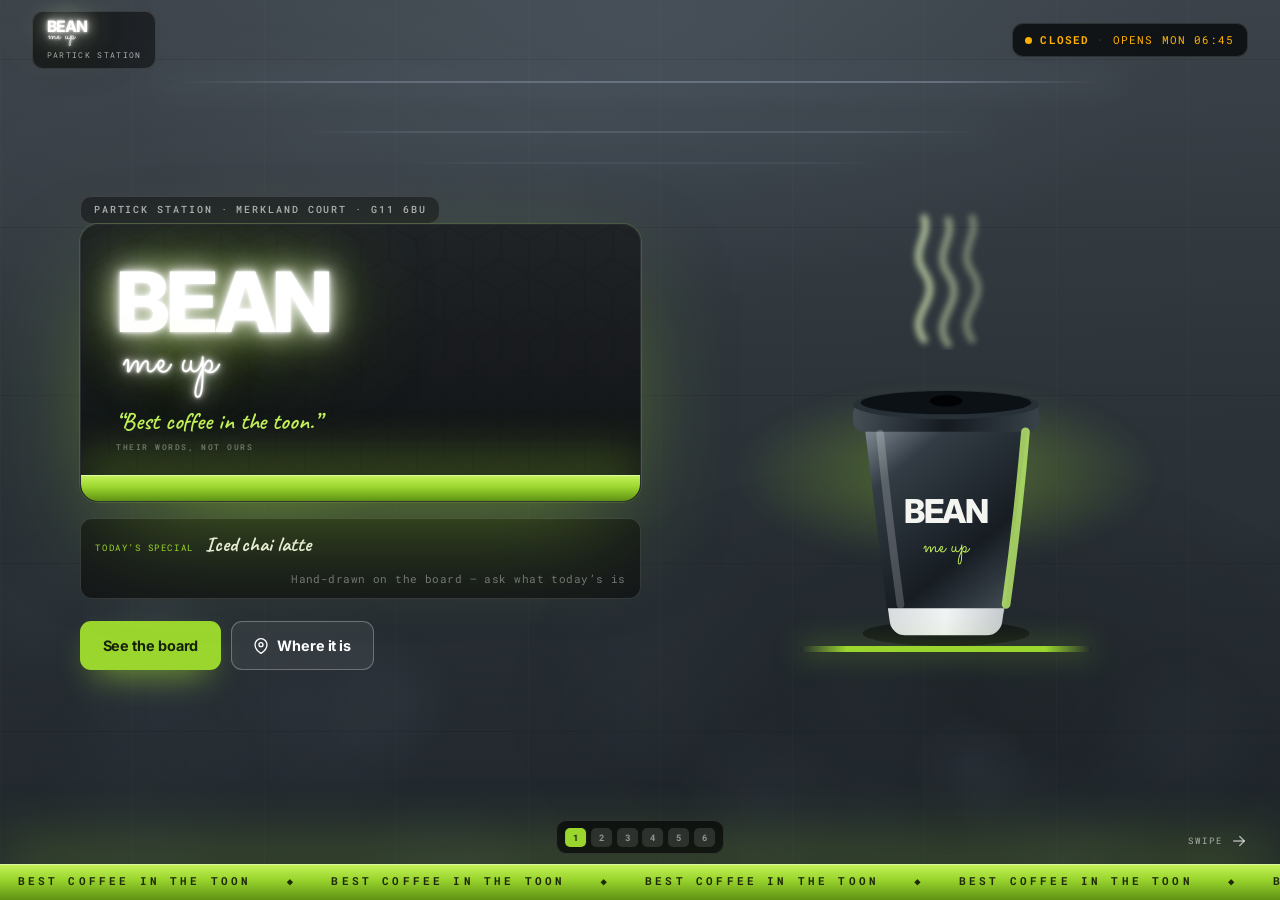
==== index.html @ ab529fc1 "feat: rebuild on their actual brand — lime, neon, hex tile, chalkboard Mukta looked at the place and" ====
<!DOCTYPE html>
<html lang="en-GB">
<head>
<meta charset="UTF-8">
<meta name="viewport" content="width=device-width, initial-scale=1.0, viewport-fit=cover">
<title>Bean Me Up — Partick Station, Glasgow</title>
<meta name="description" content="Bean Me Up: the lit green hatch in the wall at Partick Station, Glasgow. Open 6:45, gone by one. Best coffee in the toon.">
<meta name="theme-color" content="#9BD62E">
<!-- Unlisted on purpose: this is a pitch demo for a business Mukta does not own
     yet. Keep it out of Google until the owner has said yes. -->
<meta name="robots" content="noindex,nofollow">
<link rel="icon" href="assets/logo.svg" type="image/svg+xml">

<meta property="og:type" content="website">
<meta property="og:title" content="Bean Me Up — Partick Station">
<meta property="og:description" content="Open 6:45, gone by one. Best coffee in the toon.">

<link rel="preconnect" href="https://fonts.googleapis.com">
<link rel="preconnect" href="https://fonts.gstatic.com" crossorigin>
<link href="https://fonts.googleapis.com/css2?family=Inter:wght@400;500;600;700;800&family=Roboto+Mono:wght@400;500;700&family=Sacramento&family=Caveat:wght@500;600;700&display=swap" rel="stylesheet">

<style>
/* =========================================================================
   6:45 on a January morning. Partick station is grey concrete, brushed steel
   and strip lighting — and Bean Me Up is a glowing green box in the middle
   of it. That is the whole site: cold grey station, lit green content.

   The palette is theirs, taken off the counter:
     lime    the counter front and the light wash behind it
     neon    BEAN in bold caps, "me up" in a lit script
     hex     warm tan/cream honeycomb tile from the back wall
     chalk   black boards, white handwriting
   ========================================================================= */
:root{
  --concrete:#23272C;
  --concrete-2:#15181C;
  --steel:#39404A;
  --edge-l:rgba(255,255,255,.13);

  --lime:#9BD62E;
  --lime-lt:#C6F25C;
  --lime-dk:#5F9214;

  --tan:#E7D8BC;
  --tan-ink:#3B2F1B;

  --chalk-bg:#14171A;
  --chalk:#F1F0E8;

  --amber:#FFB000;          /* departure board only — a station colour */
  --white:#FFFFFF;
  --dim:rgba(255,255,255,.64);
  --ink:#14181C;
}
*{box-sizing:border-box;margin:0;padding:0}
html,body{height:100%;overflow:hidden}
html{-webkit-text-size-adjust:100%}
body{
  font-family:'Inter',system-ui,-apple-system,sans-serif;
  background:var(--concrete-2);color:var(--white);line-height:1.5;
  -webkit-font-smoothing:antialiased;overscroll-behavior:none;letter-spacing:-.006em;
}
a{color:inherit;text-decoration:none}
img,svg{display:block;max-width:100%}

/* ---------- the station: concrete, steel, strip lighting ---------- */
.bg{
  position:fixed;inset:0;z-index:0;
  background:
    radial-gradient(ellipse 70% 50% at 50% 4%, rgba(176,200,226,.10) 0%, transparent 60%),
    linear-gradient(178deg,#3D444B 0%,#2E353B 40%,#1E242A 100%);
}
.bg::after{     /* poured-concrete mottling + panel joints */
  content:"";position:absolute;inset:0;opacity:.55;
  background:
    repeating-linear-gradient(90deg, rgba(255,255,255,.028) 0 1px, transparent 1px 132px),
    repeating-linear-gradient(0deg,  rgba(0,0,0,.16) 0 1px, transparent 1px 168px),
    radial-gradient(ellipse 60% 40% at 18% 22%, rgba(255,255,255,.05), transparent 70%),
    radial-gradient(ellipse 50% 40% at 74% 78%, rgba(0,0,0,.25), transparent 70%);
}
.strips{position:fixed;inset:0;z-index:0;pointer-events:none;overflow:hidden}
.strips i{      /* fluorescent tubes overhead */
  position:absolute;height:2px;border-radius:2px;filter:blur(.6px);
  background:linear-gradient(90deg,transparent,rgba(206,226,255,.42) 18%,rgba(206,226,255,.5) 82%,transparent);
  box-shadow:0 0 30px 10px rgba(180,208,255,.09);
}
.strips i:nth-child(1){top:9%;width:74%;left:13%;opacity:.55}
.strips i:nth-child(2){top:14.5%;width:54%;left:23%;opacity:.28}
.strips i:nth-child(3){top:18%;width:38%;left:31%;opacity:.13}
.strips i:nth-child(4){display:none}
#fx{position:fixed;inset:0;z-index:1;pointer-events:none}

/* the green wash the hatch throws across the concourse */
.wash{
  position:fixed;z-index:0;pointer-events:none;
  left:0;top:0;width:62vw;height:100vh;
  background:
    radial-gradient(ellipse 26% 24% at 34% 46%, rgba(155,214,46,.30) 0%, rgba(155,214,46,.07) 44%, transparent 66%);
  filter:blur(14px);
}
@media(max-width:920px){.wash{left:0;top:0;width:100vw;height:56vh;opacity:.75}}

/* ---------- the counter front, along the bottom of every screen ---------- */
.edge{
  position:fixed;left:0;right:0;bottom:0;z-index:35;height:36px;
  background:linear-gradient(180deg,var(--lime-lt) 0%,var(--lime) 42%,var(--lime-dk) 100%);
  display:flex;align-items:center;overflow:hidden;
  box-shadow:0 -20px 60px rgba(155,214,46,.3), inset 0 1px 0 rgba(255,255,255,.4);
}
.edge .run{display:flex;white-space:nowrap;animation:run 36s linear infinite;will-change:transform}
.edge .run span{
  font-family:'Roboto Mono',monospace;font-size:.66rem;font-weight:700;
  letter-spacing:.3em;text-transform:uppercase;color:#1E2A08;padding:0 1.1rem;
}
@keyframes run{to{transform:translateX(-50%)}}
@media(max-width:560px){.edge{height:30px}.edge .run span{font-size:.56rem;letter-spacing:.22em}}

/* ---------- neon ---------- */
.neon{display:inline-block;line-height:1;position:relative}
.neon .n-bean{
  display:block;font-weight:800;text-transform:uppercase;letter-spacing:-.045em;
  font-size:var(--neon-size,clamp(2.6rem,10vw,5.6rem));color:#FFFFFF;
  text-shadow:
    0 0 3px #fff, 0 0 10px #fff,
    0 0 26px rgba(255,255,255,.85),
    0 0 48px rgba(198,242,92,.7),
    0 0 96px rgba(155,214,46,.5);
}
.neon .n-me{
  display:block;font-family:'Sacramento',cursive;font-weight:400;
  font-size:calc(var(--neon-size,clamp(2.6rem,10vw,5.6rem)) * .62);
  color:#FFFFFF;margin-top:-.14em;margin-left:.12em;letter-spacing:.01em;
  text-shadow:
    0 0 3px #fff, 0 0 9px #fff,
    0 0 22px rgba(255,255,255,.8),
    0 0 44px rgba(198,242,92,.65),
    0 0 84px rgba(155,214,46,.45);
}
.neon.lit{animation:buzz 7s infinite}
@keyframes buzz{
  0%,96%,100%{opacity:1}
  96.6%{opacity:.62}
  97.2%{opacity:1}
  97.8%{opacity:.7}
}

/* ---------- header ---------- */
header{
  position:fixed;top:0;left:0;right:0;z-index:40;
  display:flex;align-items:center;justify-content:space-between;gap:1rem;
  padding:max(.7rem,env(safe-area-inset-top)) clamp(.9rem,3.5vw,2rem) .7rem;
}
.brand{
  display:flex;align-items:center;gap:.6rem;
  background:rgba(20,23,26,.72);border:1px solid var(--edge-l);border-radius:11px;
  padding:.42rem .85rem;backdrop-filter:blur(8px);
}
.brand .neon{--neon-size:.98rem}
.brand .n-me{font-size:.86rem;margin-top:-.3em}
.brand small{
  display:block;font-family:'Roboto Mono',monospace;font-size:.52rem;
  letter-spacing:.16em;text-transform:uppercase;color:var(--dim);margin-top:.2rem;
}
@media(max-width:560px){.brand small{display:none}.brand{padding:.38rem .7rem}}

.status{
  display:inline-flex;align-items:center;gap:.5rem;
  background:rgba(10,12,14,.85);border:1px solid var(--edge-l);border-radius:11px;padding:.5rem .8rem;
  font-family:'Roboto Mono',monospace;font-size:.67rem;letter-spacing:.1em;
  text-transform:uppercase;white-space:nowrap;color:var(--amber);backdrop-filter:blur(8px);
}
.status .led{width:7px;height:7px;border-radius:50%;background:var(--amber);flex:0 0 7px}
.status.open{color:var(--lime-lt)}
.status.open .led{background:var(--lime);animation:pulse 2.2s infinite}
@keyframes pulse{0%{box-shadow:0 0 0 0 rgba(155,214,46,.75)}70%{box-shadow:0 0 0 8px rgba(155,214,46,0)}100%{box-shadow:0 0 0 0 rgba(155,214,46,0)}}
.status b{font-weight:700}
.status .sep{opacity:.4}
@media(max-width:560px){.status{font-size:.57rem;padding:.42rem .6rem;gap:.36rem}}

/* ---------- deck ---------- */
.deck{
  position:relative;z-index:20;height:100dvh;height:100vh;display:flex;
  overflow-x:auto;overflow-y:hidden;scroll-snap-type:x mandatory;
  overscroll-behavior-x:contain;scrollbar-width:none;-ms-overflow-style:none;
  -webkit-overflow-scrolling:touch;
}
.deck::-webkit-scrollbar{display:none}
.panel{
  flex:0 0 100vw;width:100vw;height:100%;
  scroll-snap-align:center;scroll-snap-stop:always;
  display:flex;align-items:center;
  padding:4.8rem clamp(1.1rem,4.5vw,4rem) 7rem;
  overflow-y:auto;overscroll-behavior-y:contain;
}
.panel > .inner{width:min(1120px,100%);margin-inline:auto}
.half{max-width:min(600px,100%)}
.split{display:grid;grid-template-columns:1.05fr .95fr;gap:clamp(1.4rem,4vw,3.4rem);align-items:center}
@media(max-width:920px){
  .panel{align-items:flex-start;padding-top:4.3rem;padding-bottom:6.3rem}
  .half{max-width:100%}
  .split{grid-template-columns:1fr;gap:1.1rem}
}

.plate{
  display:inline-block;background:rgba(20,23,26,.6);border:1px solid var(--edge-l);
  border-radius:11px;padding:.34rem .8rem;
  font-family:'Roboto Mono',monospace;font-size:.6rem;font-weight:500;
  letter-spacing:.2em;text-transform:uppercase;color:var(--dim);
}
@media(max-width:560px){.plate{font-size:.54rem;letter-spacing:.12em;padding:.3rem .62rem}}

h2{
  font-size:clamp(1.8rem,5.4vw,3.1rem);line-height:1.04;font-weight:800;
  letter-spacing:-.04em;text-transform:uppercase;margin-top:.85rem;
}
h2 .thin{font-weight:400;color:var(--dim)}
h2 .go{color:var(--lime)}
.lede{font-size:clamp(.97rem,2.1vw,1.13rem);margin-top:.9rem;max-width:46ch;color:var(--dim)}

/* ---------- the hatch ---------- */
.hatch{
  position:relative;border-radius:18px;overflow:hidden;
  background:linear-gradient(180deg,#1B1F23 0%,#101316 78%);
  border:1px solid rgba(255,255,255,.1);
  padding:clamp(1.3rem,3.4vw,2.2rem) clamp(1.2rem,3.4vw,2.2rem) 0;
  box-shadow:0 0 0 1px rgba(155,214,46,.16), 0 40px 110px -30px rgba(155,214,46,.5);
}
.hatch::before{   /* tan honeycomb on the back wall, glimpsed behind the sign */
  content:"";position:absolute;inset:0;
  background-image:url("assets/hex.svg");background-size:56px 100px;
  opacity:.1;mix-blend-mode:soft-light;
}
.hatch .in{position:relative;z-index:2;padding-bottom:1.3rem}
.hatch .counter{     /* the lime counter front */
  position:relative;z-index:2;margin:0 calc(-1 * clamp(1.2rem,3.4vw,2.2rem));
  height:26px;background:linear-gradient(180deg,var(--lime-lt),var(--lime) 46%,var(--lime-dk));
  box-shadow:0 -16px 46px rgba(155,214,46,.4), inset 0 1px 0 rgba(255,255,255,.45);
}
.toon{
  margin-top:1rem;font-family:'Caveat',cursive;font-weight:600;
  font-size:clamp(1.1rem,2.8vw,1.5rem);color:var(--lime-lt);
}
.toon small{
  display:block;font-family:'Roboto Mono',monospace;font-size:.53rem;
  letter-spacing:.18em;text-transform:uppercase;color:rgba(255,255,255,.38);margin-top:.1rem;
}

/* today's special, as a strip */
.special{
  display:flex;align-items:baseline;gap:.7rem;flex-wrap:wrap;margin-top:1rem;
  background:var(--chalk-bg);border:1px solid rgba(255,255,255,.14);
  border-radius:12px;padding:.65rem .9rem;
}
.special .tag{
  font-family:'Roboto Mono',monospace;font-size:.54rem;letter-spacing:.18em;
  text-transform:uppercase;color:var(--lime);
}
.special b{font-family:'Caveat',cursive;font-size:1.3rem;font-weight:700;color:var(--chalk)}
.special i{font-style:normal;font-size:.68rem;color:rgba(255,255,255,.4);font-family:'Roboto Mono',monospace;letter-spacing:.04em;margin-left:auto}
@media(max-width:700px){.special i{margin-left:0;flex:1 0 100%}}

.cta{display:flex;gap:.6rem;margin-top:1.4rem;flex-wrap:wrap}
.btn{
  display:inline-flex;align-items:center;justify-content:center;gap:.5rem;
  font:inherit;font-weight:700;font-size:.9rem;padding:.78rem 1.35rem;
  border-radius:11px;border:1px solid transparent;cursor:pointer;white-space:nowrap;
  transition:transform .18s ease,background .18s ease,border-color .18s ease;
}
.btn:hover{transform:translateY(-2px)}
.btn svg{width:16px;height:16px;stroke:currentColor;fill:none;stroke-width:2;stroke-linecap:round;stroke-linejoin:round}
.btn-g{background:var(--lime);color:#16210A;box-shadow:0 14px 34px -14px rgba(155,214,46,.9)}
.btn-o{background:rgba(255,255,255,.06);color:var(--white);border-color:rgba(255,255,255,.28)}
.btn-o:hover{border-color:var(--lime);color:var(--lime-lt)}

/* ---------- the cup ---------- */
.cupstage{position:relative;display:flex;flex-direction:column;align-items:center;justify-content:flex-end;min-height:min(56vh,440px)}
@media(max-width:920px){.cupstage{min-height:min(30vh,260px);margin-top:.6rem}}
.cupstage .glow{
  position:absolute;left:50%;bottom:20%;translate:-50% 0;width:min(440px,96%);height:180px;border-radius:50%;
  background:radial-gradient(ellipse at 50% 50%, rgba(155,214,46,.38), transparent 68%);filter:blur(10px);z-index:0;
}
.cupcol{position:relative;z-index:2;display:flex;flex-direction:column;align-items:center;width:min(252px,58%)}
@media(max-width:920px){.cupcol{width:min(168px,42%)}}
.cupcol svg.cup{width:100%}
.cupcol .ledge{
  width:116%;height:6px;border-radius:3px;margin-top:-4px;
  background:linear-gradient(90deg,transparent,var(--lime) 16%,var(--lime) 84%,transparent);
  box-shadow:0 0 28px rgba(155,214,46,.6);
}
.cupcol .steam{position:absolute;left:50%;top:0;transform:translate(-50%,-86%);width:52%;z-index:1}
.steam path{
  fill:none;stroke:rgba(226,246,190,.75);stroke-width:6;stroke-linecap:round;filter:blur(3px);
  animation:rise 5.6s ease-in-out infinite;
}
.steam path:nth-child(2){animation-delay:-1.9s;stroke:rgba(226,246,190,.55)}
.steam path:nth-child(3){animation-delay:-3.6s;stroke:rgba(226,246,190,.42)}
@keyframes rise{
  0%{opacity:0;transform:translateY(16px) scaleX(.85)}
  22%{opacity:.9}
  100%{opacity:0;transform:translateY(-42px) scaleX(1.2)}
}

/* ---------- times ---------- */
.times{display:flex;gap:.65rem;margin-top:1.3rem;flex-wrap:wrap;align-items:stretch}
.times .t{
  background:rgba(20,23,26,.66);border:1px solid var(--edge-l);border-radius:14px;
  padding:.85rem 1.1rem;min-width:142px;position:relative;overflow:hidden;
}
.times .t::after{content:"";position:absolute;left:0;bottom:0;width:100%;height:3px}
.times .t.first::after{background:var(--lime)}
.times .t.last::after{background:var(--amber)}
.times .t b{display:block;font-family:'Roboto Mono',monospace;font-size:clamp(1.5rem,4.4vw,2.1rem);font-weight:700;letter-spacing:-.02em;line-height:1}
.times .t.first b{color:var(--lime)}
.times .t.last b{color:var(--amber)}
.times .t span{display:block;margin-top:.35rem;font-family:'Roboto Mono',monospace;font-size:.54rem;letter-spacing:.18em;text-transform:uppercase;color:var(--dim)}
.times .shut{align-self:center;font-family:'Roboto Mono',monospace;font-size:.6rem;letter-spacing:.14em;text-transform:uppercase;color:rgba(255,255,255,.4);max-width:11ch;line-height:1.6}

.amen{display:flex;flex-wrap:wrap;gap:.4rem;margin-top:1.1rem}
.amen span{
  font-family:'Roboto Mono',monospace;font-size:.56rem;letter-spacing:.14em;text-transform:uppercase;
  background:rgba(20,23,26,.6);border:1px solid var(--edge-l);border-radius:8px;padding:.4rem .7rem;color:var(--dim);
}

/* ---------- split-flap ---------- */
.flap{
  background:#000;border:1px solid var(--edge-l);border-radius:14px;padding:1rem 1.1rem;
  max-width:520px;box-shadow:inset 0 2px 24px rgba(0,0,0,.9);
}
.flap .hdr{
  display:grid;grid-template-columns:1fr auto;gap:1rem;
  font-family:'Roboto Mono',monospace;font-size:.54rem;letter-spacing:.22em;
  text-transform:uppercase;color:rgba(255,255,255,.3);
  padding-bottom:.55rem;border-bottom:1px solid rgba(255,255,255,.1);
}
.flap .line{display:grid;grid-template-columns:1fr auto;gap:1rem;align-items:center;padding:.6rem 0;border-bottom:1px dashed rgba(255,255,255,.08)}
.flap .line:last-of-type{border-bottom:0}
.cells{display:flex;gap:2px}
.cell{
  position:relative;display:inline-grid;place-items:center;min-width:.86em;height:1.5em;padding:0 .1em;
  font-family:'Roboto Mono',monospace;font-weight:700;
  background:linear-gradient(180deg,#1E1E1E 0 49.5%, #121212 50.5% 100%);
  border-radius:3px;color:var(--amber);box-shadow:inset 0 0 0 1px rgba(255,255,255,.06);
}
.cell::after{content:"";position:absolute;left:0;right:0;top:50%;height:1px;background:rgba(0,0,0,.85)}
.cell.sp{background:none;box-shadow:none;min-width:.4em}
.cell.sp::after{display:none}
.flap .word .cell{font-size:clamp(.72rem,2vw,.86rem);color:var(--white)}
.flap .time .cell{font-size:clamp(.94rem,2.5vw,1.2rem)}
.flap .foot{
  display:flex;align-items:center;gap:.5rem;flex-wrap:wrap;margin-top:.7rem;padding-top:.6rem;
  border-top:1px solid rgba(255,255,255,.1);
  font-family:'Roboto Mono',monospace;font-size:.54rem;letter-spacing:.16em;text-transform:uppercase;color:rgba(255,255,255,.32);
}
.flap .line.shut .cells .cell{color:rgba(255,255,255,.3)}
.flap .line.today .word .cell{color:var(--lime)}

/* ---------- chalkboard ---------- */
.chalkboard{
  background:
    radial-gradient(ellipse 70% 50% at 30% 25%, rgba(255,255,255,.045), transparent 70%),
    radial-gradient(ellipse 60% 50% at 78% 76%, rgba(255,255,255,.03), transparent 70%),
    var(--chalk-bg);
  border-radius:8px;padding:clamp(1.1rem,3vw,2rem);
  max-width:min(700px,100%);margin-inline:auto;
  border:10px solid #241C12;
  box-shadow:0 40px 80px -34px rgba(0,0,0,.95), inset 0 0 60px rgba(0,0,0,.6);
  color:var(--chalk);
}
.chalkboard h3{
  text-shadow:0 0 6px rgba(241,240,232,.3);
  font-family:'Caveat',cursive;font-weight:700;font-size:clamp(1.9rem,5.2vw,2.9rem);
  line-height:1;text-align:center;letter-spacing:.01em;
}
.chalkboard .rule{height:2px;background:rgba(241,240,232,.35);margin:.6rem auto 1rem;width:72%;border-radius:2px}
.chalklist{list-style:none;display:grid;grid-template-columns:1fr 1fr;gap:.1rem 2rem}
@media(max-width:660px){.chalklist{grid-template-columns:1fr}}
.chalklist li{padding:.3rem 0;border-bottom:1px dotted rgba(241,240,232,.22)}
.chalklist .top{display:flex;align-items:baseline;gap:.5rem}
.chalklist .nm{font-family:'Caveat',cursive;font-weight:600;font-size:1.32rem;letter-spacing:.01em;text-shadow:0 0 3px rgba(241,240,232,.35)}
.chalklist .dot{flex:1;border-bottom:1px dotted rgba(241,240,232,.3);translate:0 -5px}
.chalklist .pr{font-family:'Caveat',cursive;font-weight:700;font-size:1.24rem;color:rgba(241,240,232,.8)}
.chalklist .nt{display:block;font-size:.72rem;color:rgba(241,240,232,.5);font-family:'Inter',sans-serif;margin-top:-.15rem}
.chalknote{
  margin-top:1rem;font-family:'Caveat',cursive;font-size:1.12rem;color:rgba(241,240,232,.78);
  display:flex;align-items:center;gap:.6rem;flex-wrap:wrap;
}
@media(max-width:660px){
  .chalkboard{border-width:7px;padding:1rem}
  .chalklist .nm{font-size:1.18rem}
  .chalklist .pr{font-size:1.1rem}
}

/* ---------- hex tile panel ---------- */
.tile{
  background-color:var(--tan);
  background-image:url("assets/hex.svg");background-size:36px 64px;
  color:var(--tan-ink);border-radius:16px;padding:clamp(1.2rem,3.2vw,2.2rem);
  box-shadow:0 40px 80px -34px rgba(0,0,0,.9);
}
.tilehead{background:rgba(255,252,244,.9);border:1px solid rgba(59,47,27,.14);border-radius:12px;padding:.85rem 1rem}
.tile h3{font-size:clamp(1.5rem,4vw,2.2rem);font-weight:800;text-transform:uppercase;letter-spacing:-.03em;line-height:1}
.tile .sub{font-size:.9rem;margin-top:.35rem;color:#5C4A2E;max-width:44ch}
.sells{display:grid;grid-template-columns:1fr 1fr;gap:.6rem;margin-top:1.2rem}
@media(max-width:560px){.sells{grid-template-columns:1fr}}
.sells .s{
  background:rgba(255,252,244,.86);border:1px solid rgba(59,47,27,.16);border-radius:11px;padding:.7rem .85rem;
}
.sells .s b{display:block;font-size:1rem;font-weight:700;letter-spacing:-.01em}
.sells .s span{display:block;font-size:.79rem;color:#6B5738;margin-top:.05rem}

/* ---------- reviews ---------- */
.rate{display:grid;gap:.55rem}
.rate .r{
  background:rgba(20,23,26,.66);border:1px solid var(--edge-l);border-radius:15px;
  padding:1rem 1.15rem;display:flex;align-items:baseline;gap:.65rem;position:relative;overflow:hidden;
}
.rate .r::after{content:"";position:absolute;left:0;bottom:0;width:100%;height:3px;background:var(--lime);opacity:.8}
.rate .r b{font-size:clamp(2rem,4.8vw,2.9rem);font-weight:800;letter-spacing:-.04em;color:var(--lime);line-height:1}
.rate .r span{font-family:'Roboto Mono',monospace;font-size:.58rem;letter-spacing:.14em;text-transform:uppercase;color:var(--dim);line-height:1.7}
@media(max-width:920px){.rate{grid-template-columns:1fr 1fr;gap:.5rem;margin-top:1rem}.rate .r{padding:.7rem .8rem}.rate .r b{font-size:1.45rem}}
.revs{display:grid;gap:.55rem;margin-top:1rem}
.rev{background:rgba(20,23,26,.6);border:1px solid var(--edge-l);border-left:3px solid var(--lime);border-radius:12px;padding:.85rem 1rem}
.rev p{font-size:.98rem;font-weight:500;letter-spacing:-.015em}
.rev .x{font-size:.86rem;color:var(--dim);margin-top:.2rem;font-weight:400}
.rev cite{display:block;margin-top:.45rem;font-style:normal;font-family:'Roboto Mono',monospace;font-size:.54rem;letter-spacing:.14em;text-transform:uppercase;color:rgba(255,255,255,.36)}
@media(max-width:660px){.rev{padding:.7rem .8rem}.rev p{font-size:.9rem}}

/* ---------- find it ---------- */
.place{background:rgba(20,23,26,.66);border:1px solid var(--edge-l);border-radius:16px;padding:1.15rem;margin-top:1rem}
.place .land{
  display:flex;gap:.7rem;align-items:flex-start;
  font-size:1rem;font-weight:600;letter-spacing:-.02em;
}
.place .land svg{width:20px;height:20px;flex:0 0 20px;margin-top:2px;stroke:var(--lime);fill:none;stroke-width:2;stroke-linecap:round;stroke-linejoin:round}
.place p{font-size:.89rem;color:var(--dim);margin-top:.5rem}
.contact{display:flex;gap:1rem;flex-wrap:wrap;margin-top:1rem;font-size:.87rem}
.contact a{border-bottom:1px solid rgba(255,255,255,.3);padding-bottom:2px}

.clockcard{background:#000;border:1px solid var(--edge-l);border-radius:18px;padding:1.35rem 1.45rem;box-shadow:inset 0 2px 30px rgba(0,0,0,.9)}
.clockcard .lbl{font-family:'Roboto Mono',monospace;font-size:.54rem;letter-spacing:.22em;text-transform:uppercase;color:rgba(255,255,255,.32);margin-bottom:.5rem}
.clockcard .now{font-family:'Roboto Mono',monospace;font-size:clamp(2.5rem,6.6vw,3.8rem);font-weight:700;letter-spacing:-.03em;line-height:1;color:var(--white)}
.clockcard .msg{margin-top:.95rem;padding-top:.85rem;border-top:1px solid rgba(255,255,255,.12);font-size:1rem;font-weight:700;letter-spacing:-.02em}
.clockcard.open .msg{color:var(--lime)}
.clockcard.shut .msg{color:var(--amber)}
.clockcard .sub{font-family:'Roboto Mono',monospace;font-size:.56rem;letter-spacing:.14em;text-transform:uppercase;color:rgba(255,255,255,.4);margin-top:.3rem}

.chip{
  display:inline-block;font-family:'Roboto Mono',monospace;font-size:.52rem;
  letter-spacing:.14em;text-transform:uppercase;padding:.18rem .45rem;border-radius:4px;font-weight:700;
  background:rgba(155,214,46,.14);color:var(--lime);border:1px solid rgba(155,214,46,.45);
}
.chalkboard .chip,.tile .chip{background:rgba(59,47,27,.1);color:#6B5738;border-color:rgba(59,47,27,.35)}
.chalkboard .chip{background:rgba(241,240,232,.1);color:rgba(241,240,232,.7);border-color:rgba(241,240,232,.3)}

/* ---------- indicator ---------- */
.dots{
  position:fixed;z-index:38;left:50%;translate:-50% 0;bottom:calc(36px + max(.65rem,env(safe-area-inset-bottom)));
  display:flex;gap:.3rem;align-items:center;background:rgba(0,0,0,.62);
  padding:.38rem .5rem;border-radius:10px;border:1px solid var(--edge-l);backdrop-filter:blur(8px);
}
.dots button{
  width:21px;height:19px;border-radius:5px;border:0;padding:0;cursor:pointer;
  background:rgba(255,255,255,.12);color:rgba(255,255,255,.5);
  font-family:'Roboto Mono',monospace;font-size:.56rem;font-weight:700;
  transition:background .25s ease,color .25s ease;
}
.dots button.on{background:var(--lime);color:#16210A}
@media(max-width:560px){.dots{bottom:calc(30px + max(.5rem,env(safe-area-inset-bottom)))}}
.hint{
  position:fixed;z-index:38;right:clamp(1rem,4vw,2rem);bottom:calc(36px + max(.85rem,env(safe-area-inset-bottom)));
  display:flex;align-items:center;gap:.45rem;font-family:'Roboto Mono',monospace;font-size:.59rem;
  letter-spacing:.2em;text-transform:uppercase;color:rgba(255,255,255,.6);transition:opacity .5s ease;
}
.hint svg{width:18px;height:18px;stroke:currentColor;fill:none;stroke-width:2;stroke-linecap:round;stroke-linejoin:round;animation:nudge 1.8s ease-in-out infinite}
@keyframes nudge{0%,100%{transform:translateX(0)}50%{transform:translateX(6px)}}
.hint.gone{opacity:0;pointer-events:none}
@media(max-width:700px){.hint{display:none}}

/* the week board is big — desktop shows it on panel 2, phones on panel 6 */
#board-6{display:none}
@media(max-width:920px){
  .panel h2{font-size:1.6rem}
  #board-2{display:none}
  #board-6{display:block;margin-top:.75rem}
  .clockcard{display:none}
  .place{padding:.85rem .95rem;margin-top:.85rem}
  .place .land{font-size:.94rem}
  .place p{font-size:.84rem;margin-top:.4rem}
  .flap{padding:.8rem .9rem}
  .flap .line{padding:.4rem 0}
  .contact{margin-top:.7rem;gap:.75rem;font-size:.82rem}
}

@media(prefers-reduced-motion:reduce){
  .edge .run,.hint svg,.status.open .led,.neon.lit,.steam path{animation:none}
}
</style>
</head>
<body>

<div class="bg"></div>
<div class="wash"></div>
<div class="strips" aria-hidden="true"><i></i><i></i><i></i><i></i></div>
<canvas id="fx"></canvas>

<header>
  <a class="brand" href="#" data-go="0" aria-label="Bean Me Up, Partick Station">
    <span>
      <span class="neon"><span class="n-bean">Bean</span><span class="n-me">me up</span></span>
      <small>Partick Station</small>
    </span>
  </a>
  <div class="status" id="status" role="status">
    <span class="led"></span><span id="status-text">—</span>
  </div>
</header>

<div class="deck" id="deck">

  <!-- 1 — the lit green hatch -->
  <section class="panel"><div class="inner split">
    <div class="half">
      <span class="plate">Partick Station · Merkland Court · G11 6BU</span>
      <div class="hatch">
        <div class="in">
          <span class="neon lit" style="--neon-size:clamp(2.5rem,9vw,5.2rem)">
            <span class="n-bean">Bean</span><span class="n-me">me up</span>
          </span>
          <p class="toon">“Best coffee in the toon.”<small>Their words, not ours</small></p>
        </div>
        <div class="counter"></div>
      </div>
      <div class="special" id="special"></div>
      <div class="cta">
        <a class="btn btn-g" href="#" data-go="2">See the board</a>
        <a class="btn btn-o" href="#" data-go="5">
          <svg viewBox="0 0 24 24"><path d="M21 10c0 7-9 13-9 13s-9-6-9-13a9 9 0 0 1 18 0z"/><circle cx="12" cy="10" r="3"/></svg>
          Where it is
        </a>
      </div>
    </div>

    <div class="cupstage" aria-hidden="true">
      <div class="glow"></div>
      <div class="cupcol">
        <svg class="steam" viewBox="0 0 120 130">
          <path d="M40 120 C 22 96, 58 84, 40 58 C 26 38, 46 26, 40 8"/>
          <path d="M62 124 C 44 100, 80 86, 62 60 C 48 40, 68 28, 62 10"/>
          <path d="M84 120 C 66 96, 102 84, 84 58 C 70 38, 90 26, 84 8"/>
        </svg>
        <svg class="cup" viewBox="0 0 260 330">
          <defs>
            <linearGradient id="cb" x1="46" y1="92" x2="222" y2="308" gradientUnits="userSpaceOnUse">
              <stop offset="0" stop-color="#8A949D"/><stop offset=".22" stop-color="#333C44"/>
              <stop offset=".62" stop-color="#161C22"/><stop offset="1" stop-color="#57626B"/>
            </linearGradient>
            <linearGradient id="cl" x1="30" y1="66" x2="234" y2="106" gradientUnits="userSpaceOnUse">
              <stop offset="0" stop-color="#4A535B"/><stop offset=".5" stop-color="#141A20"/><stop offset="1" stop-color="#3D464E"/>
            </linearGradient>
            <linearGradient id="cr" x1="34" y1="288" x2="226" y2="308" gradientUnits="userSpaceOnUse">
              <stop offset="0" stop-color="#C9CDD1"/><stop offset=".5" stop-color="#F1F3F4"/><stop offset="1" stop-color="#AAB0B5"/>
            </linearGradient>
          </defs>
          <ellipse cx="130" cy="312" rx="86" ry="13" fill="#000" opacity=".45"/>
          <path d="M46 98 h168 l-23 188 a16 16 0 0 1 -16 14 H85 a16 16 0 0 1 -16 -14 z" fill="url(#cb)"/>
          <path d="M70 286 h120 l-2 14 a16 16 0 0 1 -16 14 H88 a16 16 0 0 1 -16 -14 z" fill="url(#cr)"/>
          <rect x="34" y="74" width="192" height="30" rx="12" fill="url(#cl)"/>
          <ellipse cx="130" cy="76" rx="96" ry="15" fill="#283037"/>
          <ellipse cx="130" cy="74" rx="88" ry="12" fill="#0C1116"/>
          <ellipse cx="130" cy="72" rx="17" ry="6" fill="#000" opacity=".8"/>
          <path d="M212 104 q-8 92 -20 178" stroke="rgba(190,240,110,.8)" stroke-width="9" fill="none" stroke-linecap="round"/>
          <path d="M62 106 q9 90 21 176" stroke="rgba(255,255,255,.2)" stroke-width="8" fill="none" stroke-linecap="round"/>
          <text x="130" y="198" text-anchor="middle" font-family="Inter, sans-serif"
                font-size="34" font-weight="800" fill="#F4F4F0" letter-spacing="-1.4">BEAN</text>
          <text x="130" y="228" text-anchor="middle" font-family="Sacramento, cursive"
                font-size="26" fill="#C6F25C">me up</text>
        </svg>
        <div class="ledge"></div>
      </div>
    </div>
  </div></section>

  <!-- 2 — the morning shift -->
  <section class="panel"><div class="inner split">
    <div class="half">
      <span class="plate">The morning shift</span>
      <h2>Open at 6:45.<br><span class="thin">Gone by one.</span></h2>
      <p class="lede">This isn't a café you sit in. It's a hatch in the station wall for people going somewhere — first cup before the early train, shutters down before the lunch crowd has even woken up.</p>
      <div class="times" id="times"></div>
      <div class="amen" id="amen"></div>
    </div>
    <div id="board-2"></div>
  </div></section>

  <!-- 3 — the chalkboard -->
  <section class="panel"><div class="inner">
    <div class="chalkboard">
      <h3>The Board</h3>
      <div class="rule"></div>
      <ul class="chalklist" id="chalk"></ul>
      <p class="chalknote" id="chalknote"></p>
    </div>
  </div></section>

  <!-- 4 — not just coffee -->
  <section class="panel"><div class="inner split">
    <div class="half">
      <span class="plate">Not just coffee</span>
      <h2>There's a <span class="go">whole fridge</span> in there.</h2>
      <p class="lede">It's a small hatch that turns out to hold a lot. If you only ever get a flat white off them, you're missing most of it.</p>
    </div>
    <div class="tile">
      <div class="tilehead">
        <h3>Also on the go</h3>
        <p class="sub">Everything below was seen in the hatch. The full list is worth asking about.</p>
      </div>
      <div class="sells" id="sells"></div>
    </div>
  </div></section>

  <!-- 5 — what people say -->
  <section class="panel"><div class="inner split">
    <div class="half">
      <span class="plate">What people say</span>
      <h2>Fifteen years<br><span class="thin">of regulars.</span></h2>
      <div class="revs" id="revs"></div>
      <p class="plate" id="rank" style="margin-top:.85rem"></p>
    </div>
    <div class="rate" id="rate"></div>
  </div></section>

  <!-- 6 — you don't find it -->
  <section class="panel"><div class="inner split">
    <div class="half">
      <span class="plate">Where it is</span>
      <h2>You don't find it.<br><span class="thin">You walk past it.</span></h2>
      <div class="place" id="place"></div>
      <div id="board-6"></div>
      <div class="contact" id="contact"></div>
    </div>
    <div class="clockcard" id="clockcard"></div>
  </div></section>

</div>

<div class="edge" aria-hidden="true"><div class="run" id="run"></div></div>

<nav class="dots" id="dots" aria-label="Sections"></nav>
<div class="hint" id="hint">
  Swipe
  <svg viewBox="0 0 24 24"><path d="M5 12h14"/><path d="m13 6 6 6-6 6"/></svg>
</div>

<script src="assets/data.js"></script>
<script src="assets/station.js"></script>
</body>
</html>
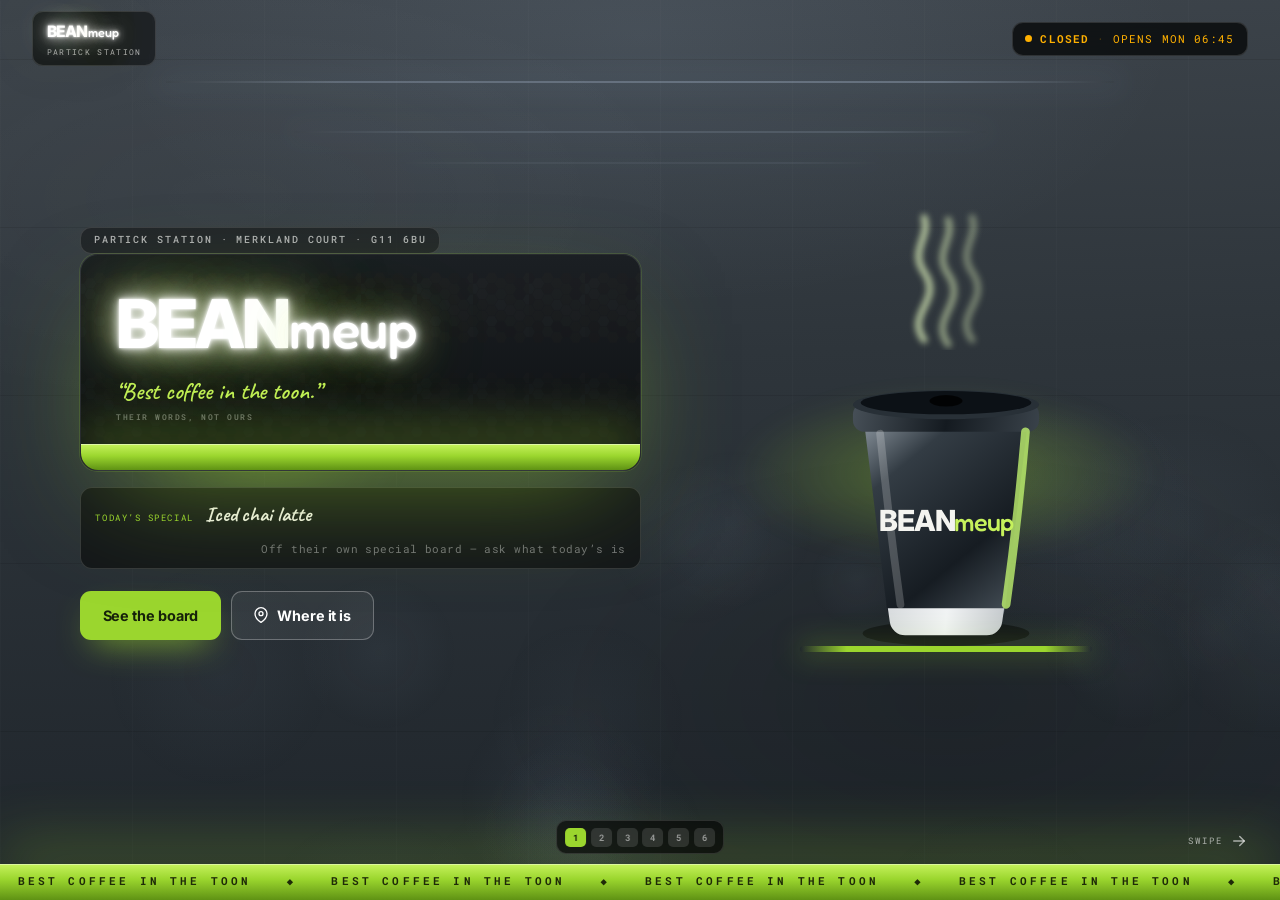
==== commit dc39d857: "feat: correct the identity against the photo of the shop Mukta sent a photo of the unit. Two things " ====
--- a/index.html
+++ b/index.html
@@ -17,7 +17,7 @@
 
 <link rel="preconnect" href="https://fonts.googleapis.com">
 <link rel="preconnect" href="https://fonts.gstatic.com" crossorigin>
-<link href="https://fonts.googleapis.com/css2?family=Inter:wght@400;500;600;700;800&family=Roboto+Mono:wght@400;500;700&family=Sacramento&family=Caveat:wght@500;600;700&display=swap" rel="stylesheet">
+<link href="https://fonts.googleapis.com/css2?family=Inter:wght@400;500;600;700;800&family=Roboto+Mono:wght@400;500;700&family=Fredoka:wght@500;600;700&family=Caveat:wght@500;600;700&display=swap" rel="stylesheet">
 
 <style>
 /* =========================================================================
@@ -115,10 +115,13 @@
 @keyframes run{to{transform:translateX(-50%)}}
 @media(max-width:560px){.edge{height:30px}.edge .run span{font-size:.56rem;letter-spacing:.22em}}
 
-/* ---------- neon ---------- */
-.neon{display:inline-block;line-height:1;position:relative}
+/* ---------- neon ----------
+   Traced off the photo: it is ONE line — "BEAN" in bold caps running straight
+   into "meup" in a rounded lowercase. White tube; the green is the panel it is
+   mounted on. It is not two stacked lines and it is not a cursive script. */
+.neon{display:inline-flex;align-items:baseline;line-height:1;position:relative;white-space:nowrap}
 .neon .n-bean{
-  display:block;font-weight:800;text-transform:uppercase;letter-spacing:-.045em;
+  font-weight:800;text-transform:uppercase;letter-spacing:-.045em;
   font-size:var(--neon-size,clamp(2.6rem,10vw,5.6rem));color:#FFFFFF;
   text-shadow:
     0 0 3px #fff, 0 0 10px #fff,
@@ -127,9 +130,9 @@
     0 0 96px rgba(155,214,46,.5);
 }
 .neon .n-me{
-  display:block;font-family:'Sacramento',cursive;font-weight:400;
-  font-size:calc(var(--neon-size,clamp(2.6rem,10vw,5.6rem)) * .62);
-  color:#FFFFFF;margin-top:-.14em;margin-left:.12em;letter-spacing:.01em;
+  font-family:'Fredoka','Inter',sans-serif;font-weight:500;
+  font-size:calc(var(--neon-size,clamp(2.6rem,10vw,5.6rem)) * .78);
+  color:#FFFFFF;margin-left:.02em;letter-spacing:-.01em;
   text-shadow:
     0 0 3px #fff, 0 0 9px #fff,
     0 0 22px rgba(255,255,255,.8),
@@ -156,7 +159,7 @@
   padding:.42rem .85rem;backdrop-filter:blur(8px);
 }
 .brand .neon{--neon-size:.98rem}
-.brand .n-me{font-size:.86rem;margin-top:-.3em}
+.brand .n-me{font-size:.78rem}
 .brand small{
   display:block;font-family:'Roboto Mono',monospace;font-size:.52rem;
   letter-spacing:.16em;text-transform:uppercase;color:var(--dim);margin-top:.2rem;
@@ -392,8 +395,7 @@
 
 /* ---------- hex tile panel ---------- */
 .tile{
-  background-color:var(--tan);
-  background-image:url("assets/hex.svg");background-size:36px 64px;
+  background-image:url("assets/hex.svg");background-size:240px 139px;
   color:var(--tan-ink);border-radius:16px;padding:clamp(1.2rem,3.2vw,2.2rem);
   box-shadow:0 40px 80px -34px rgba(0,0,0,.9);
 }
@@ -506,7 +508,7 @@
 <header>
   <a class="brand" href="#" data-go="0" aria-label="Bean Me Up, Partick Station">
     <span>
-      <span class="neon"><span class="n-bean">Bean</span><span class="n-me">me up</span></span>
+      <span class="neon"><span class="n-bean">Bean</span><span class="n-me">meup</span></span>
       <small>Partick Station</small>
     </span>
   </a>
@@ -523,8 +525,8 @@
       <span class="plate">Partick Station · Merkland Court · G11 6BU</span>
       <div class="hatch">
         <div class="in">
-          <span class="neon lit" style="--neon-size:clamp(2.5rem,9vw,5.2rem)">
-            <span class="n-bean">Bean</span><span class="n-me">me up</span>
+          <span class="neon lit" style="--neon-size:clamp(2rem,7.4vw,4.2rem)">
+            <span class="n-bean">Bean</span><span class="n-me">meup</span>
           </span>
           <p class="toon">“Best coffee in the toon.”<small>Their words, not ours</small></p>
         </div>
@@ -570,10 +572,9 @@
           <ellipse cx="130" cy="72" rx="17" ry="6" fill="#000" opacity=".8"/>
           <path d="M212 104 q-8 92 -20 178" stroke="rgba(190,240,110,.8)" stroke-width="9" fill="none" stroke-linecap="round"/>
           <path d="M62 106 q9 90 21 176" stroke="rgba(255,255,255,.2)" stroke-width="8" fill="none" stroke-linecap="round"/>
-          <text x="130" y="198" text-anchor="middle" font-family="Inter, sans-serif"
-                font-size="34" font-weight="800" fill="#F4F4F0" letter-spacing="-1.4">BEAN</text>
-          <text x="130" y="228" text-anchor="middle" font-family="Sacramento, cursive"
-                font-size="26" fill="#C6F25C">me up</text>
+          <text x="130" y="206" text-anchor="middle" font-family="Inter, sans-serif"
+                font-size="30" font-weight="800" fill="#F4F4F0" letter-spacing="-1.2">BEAN<tspan
+                font-family="Fredoka, sans-serif" font-weight="500" fill="#C6F25C" font-size="26">meup</tspan></text>
         </svg>
         <div class="ledge"></div>
       </div>
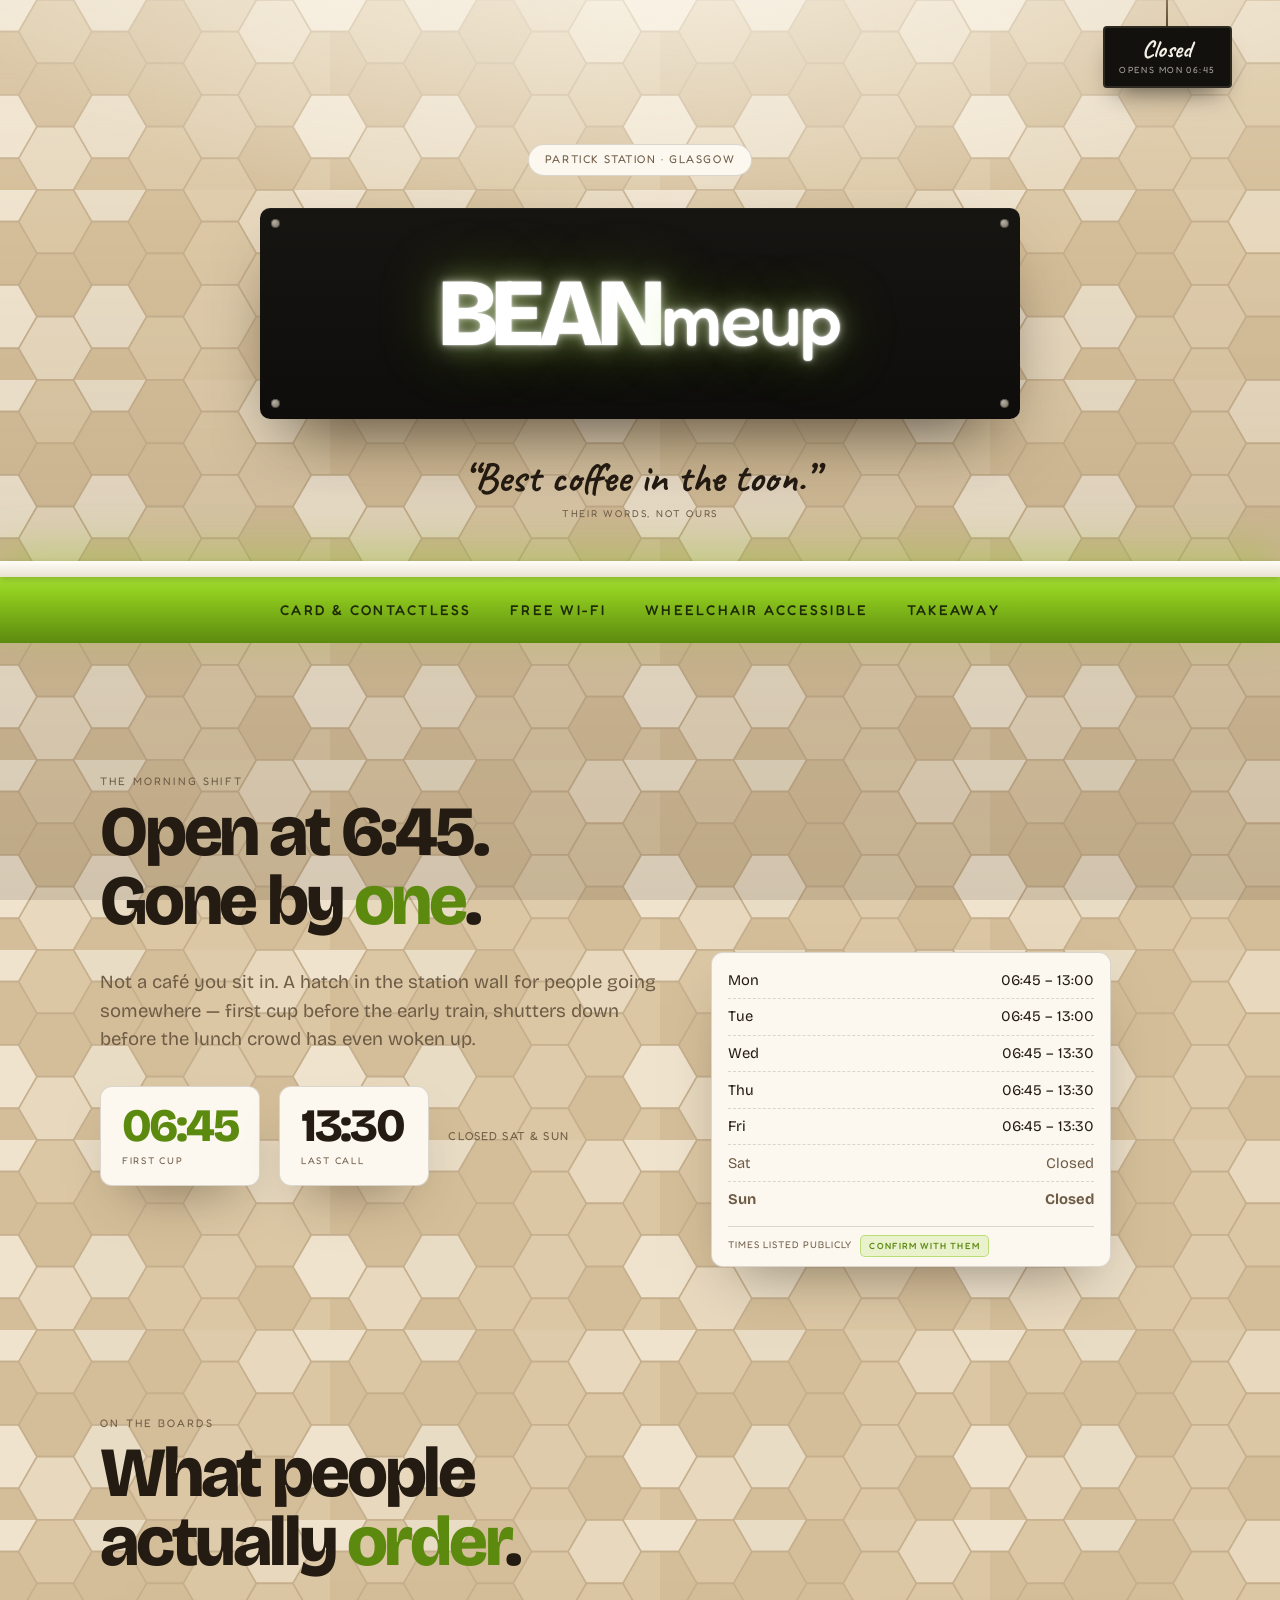
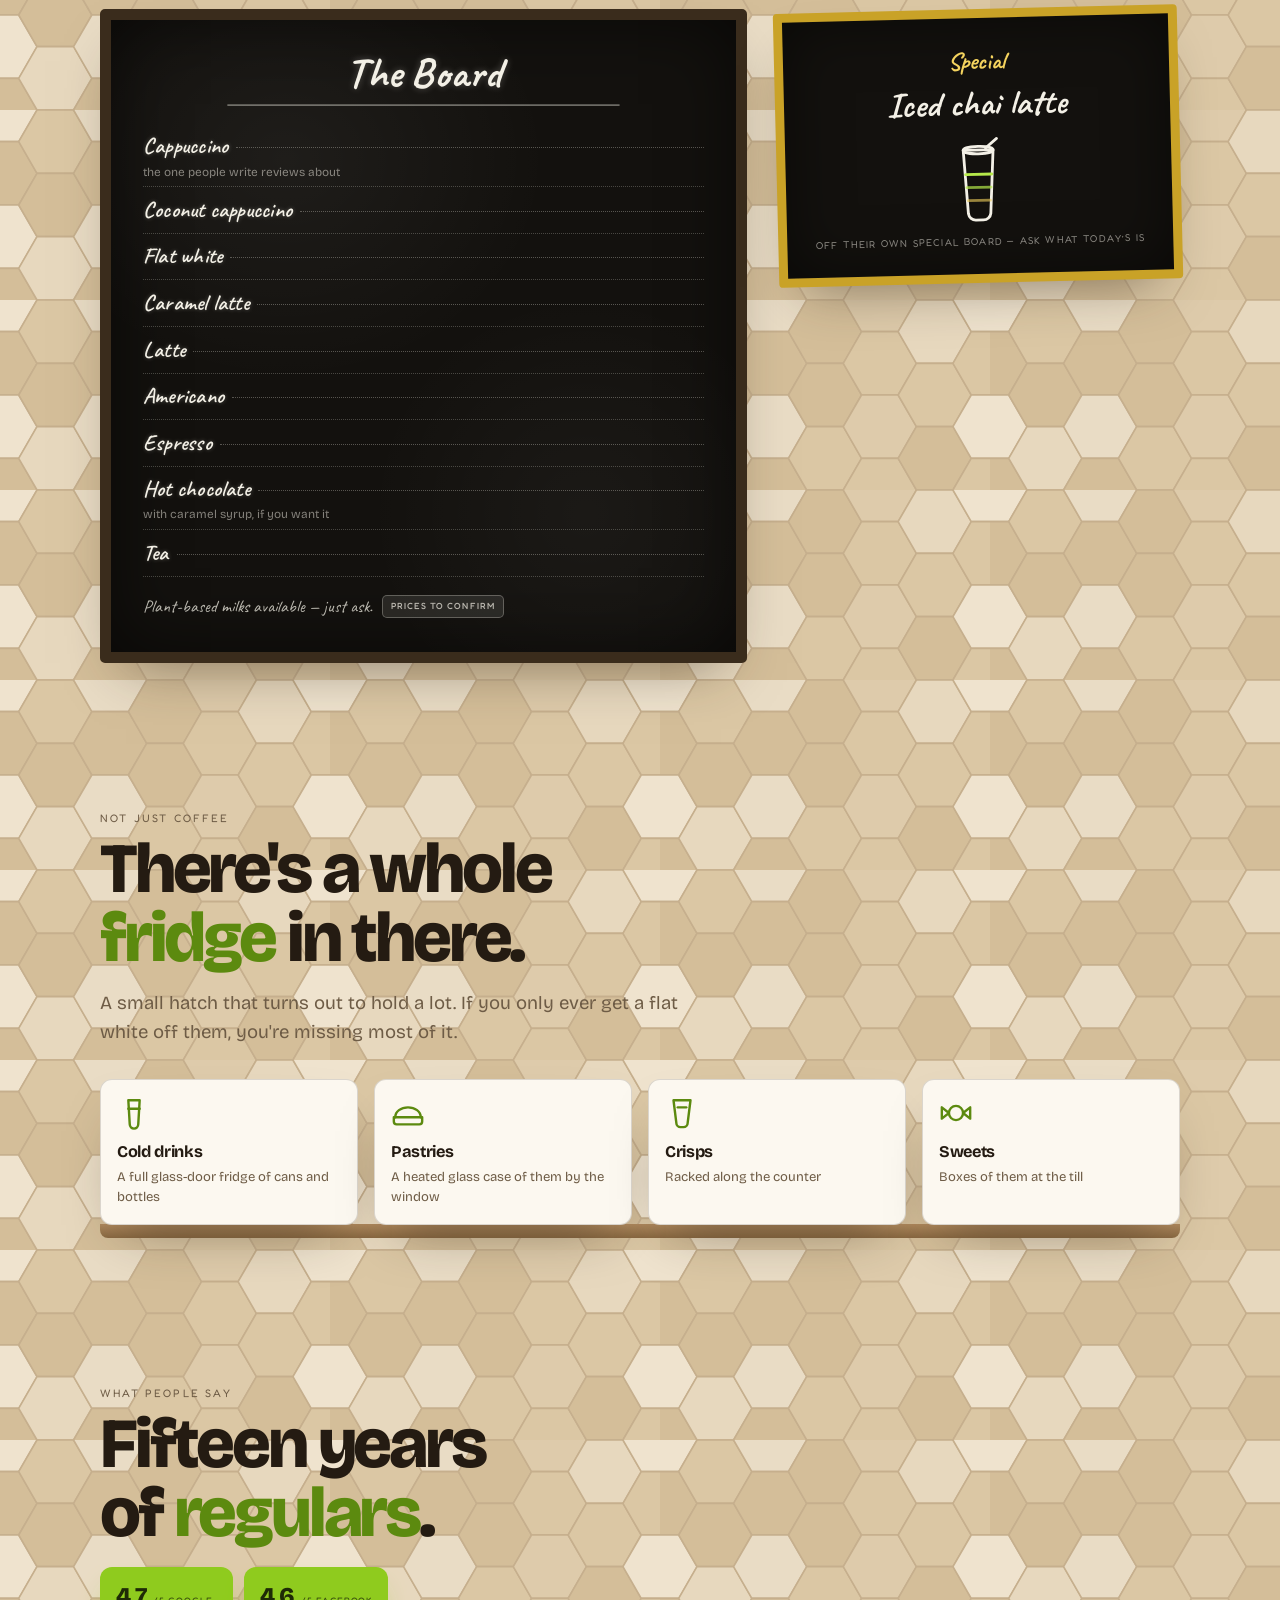
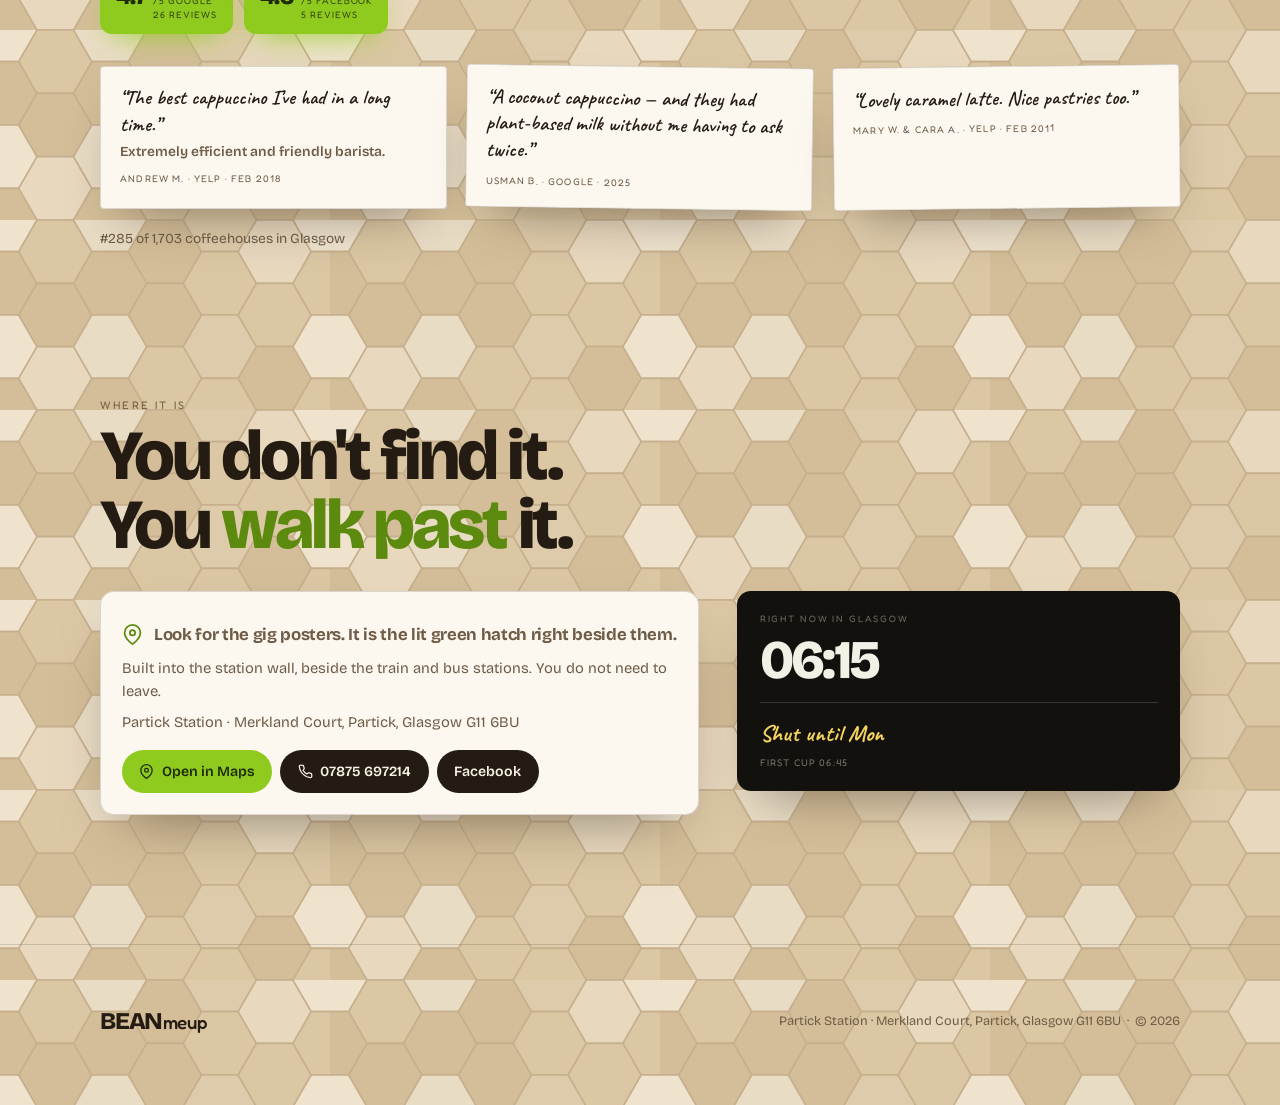
==== commit 110ae65f: "feat: rebuild as The Wall — drop the railway motif entirely Complete restart. The old build hung on " ====
--- a/index.html
+++ b/index.html
@@ -4,10 +4,10 @@
 <meta charset="UTF-8">
 <meta name="viewport" content="width=device-width, initial-scale=1.0, viewport-fit=cover">
 <title>Bean Me Up — Partick Station, Glasgow</title>
-<meta name="description" content="Bean Me Up: the lit green hatch in the wall at Partick Station, Glasgow. Open 6:45, gone by one. Best coffee in the toon.">
-<meta name="theme-color" content="#9BD62E">
-<!-- Unlisted on purpose: this is a pitch demo for a business Mukta does not own
-     yet. Keep it out of Google until the owner has said yes. -->
+<meta name="description" content="Bean Me Up: the green hatch in the wall at Partick Station, Glasgow. Open 6:45, gone by one. Best coffee in the toon.">
+<meta name="theme-color" content="#EFE3CE">
+<!-- Unlisted on purpose: a pitch demo for a business Mukta does not own yet.
+     Keep it out of Google until the owner has said yes. -->
 <meta name="robots" content="noindex,nofollow">
 <link rel="icon" href="assets/logo.svg" type="image/svg+xml">
 
@@ -17,642 +17,452 @@
 
 <link rel="preconnect" href="https://fonts.googleapis.com">
 <link rel="preconnect" href="https://fonts.gstatic.com" crossorigin>
-<link href="https://fonts.googleapis.com/css2?family=Inter:wght@400;500;600;700;800&family=Roboto+Mono:wght@400;500;700&family=Fredoka:wght@500;600;700&family=Caveat:wght@500;600;700&display=swap" rel="stylesheet">
+<link href="https://fonts.googleapis.com/css2?family=Bricolage+Grotesque:opsz,wght@12..96,500;12..96,600;12..96,700;12..96,800&family=Fredoka:wght@400;500;600&family=Caveat:wght@500;600;700&display=swap" rel="stylesheet">
 
 <style>
 /* =========================================================================
-   6:45 on a January morning. Partick station is grey concrete, brushed steel
-   and strip lighting — and Bean Me Up is a glowing green box in the middle
-   of it. That is the whole site: cold grey station, lit green content.
-
-   The palette is theirs, taken off the counter:
-     lime    the counter front and the light wash behind it
-     neon    BEAN in bold caps, "me up" in a lit script
-     hex     warm tan/cream honeycomb tile from the back wall
-     chalk   black boards, white handwriting
+   THE WALL.
+
+   Everything in this shop hangs on one surface: the warm hexagon-tiled back
+   wall. The neon sign is screwed to it. The chalkboards hang off it. The green
+   counter runs along the bottom of it.
+
+   So the site is that wall, and every section is an object mounted on it.
+   You scroll down it the way your eye travels down it while you queue.
    ========================================================================= */
 :root{
-  --concrete:#23272C;
-  --concrete-2:#15181C;
-  --steel:#39404A;
-  --edge-l:rgba(255,255,255,.13);
-
-  --lime:#9BD62E;
-  --lime-lt:#C6F25C;
-  --lime-dk:#5F9214;
-
-  --tan:#E7D8BC;
-  --tan-ink:#3B2F1B;
-
-  --chalk-bg:#14171A;
-  --chalk:#F1F0E8;
-
-  --amber:#FFB000;          /* departure board only — a station colour */
-  --white:#FFFFFF;
-  --dim:rgba(255,255,255,.64);
-  --ink:#14181C;
+  --wall-ink:#2A2016;
+  --ink:#241B12;
+  --muted:#6E5C46;
+  --cream:#F7F1E6;
+  --paper:#FCF8F0;
+
+  --lime:#8FCB1E;
+  --lime-lt:#B6EA4A;
+  --lime-dk:#5C8A0F;
+
+  --board:#13110E;
+  --chalk:#F3F0E6;
+
+  --rule:rgba(42,32,22,.16);
+  --shadow:0 26px 54px -26px rgba(42,32,22,.5);
 }
 *{box-sizing:border-box;margin:0;padding:0}
-html,body{height:100%;overflow:hidden}
-html{-webkit-text-size-adjust:100%}
+html{scroll-behavior:smooth;-webkit-text-size-adjust:100%}
 body{
-  font-family:'Inter',system-ui,-apple-system,sans-serif;
-  background:var(--concrete-2);color:var(--white);line-height:1.5;
-  -webkit-font-smoothing:antialiased;overscroll-behavior:none;letter-spacing:-.006em;
+  font-family:'Bricolage Grotesque',system-ui,-apple-system,sans-serif;
+  color:var(--ink);line-height:1.55;overflow-x:hidden;
+  -webkit-font-smoothing:antialiased;
+  background-color:#E4D5B8;
+  background-image:url("assets/hex.svg");
+  background-size:330px 190px;
 }
 a{color:inherit;text-decoration:none}
 img,svg{display:block;max-width:100%}
-
-/* ---------- the station: concrete, steel, strip lighting ---------- */
-.bg{
-  position:fixed;inset:0;z-index:0;
+.wrap{width:min(1080px,92vw);margin-inline:auto}
+
+/* a soft light falling down the wall, so it is not a flat pattern */
+body::before{
+  content:"";position:fixed;inset:0;z-index:0;pointer-events:none;
   background:
-    radial-gradient(ellipse 70% 50% at 50% 4%, rgba(176,200,226,.10) 0%, transparent 60%),
-    linear-gradient(178deg,#3D444B 0%,#2E353B 40%,#1E242A 100%);
-}
-.bg::after{     /* poured-concrete mottling + panel joints */
-  content:"";position:absolute;inset:0;opacity:.55;
+    radial-gradient(ellipse 90% 55% at 50% -8%, rgba(255,252,244,.66), transparent 62%),
+    linear-gradient(180deg, rgba(255,250,240,.24) 0%, transparent 26%, rgba(60,44,28,.14) 100%);
+}
+main,header,footer{position:relative;z-index:1}
+
+/* ---------- the hanging sign ---------- */
+.hanger{
+  position:fixed;top:0;right:clamp(1rem,4vw,3rem);z-index:60;
+  display:flex;flex-direction:column;align-items:center;
+  transform-origin:50% 0;animation:swing 6.5s ease-in-out infinite;
+}
+@keyframes swing{0%,100%{transform:rotate(-1.6deg)}50%{transform:rotate(1.6deg)}}
+.hanger .rope{width:2px;height:26px;background:linear-gradient(180deg,#8A7458,#5C4A34)}
+.hanger .sign{
+  background:var(--board);color:var(--chalk);border-radius:4px;
+  padding:.55rem .9rem;text-align:center;box-shadow:0 14px 26px -12px rgba(0,0,0,.65);
+  border:2px solid #2E2A22;
+}
+.hanger .sign b{
+  display:block;font-family:'Caveat',cursive;font-size:1.5rem;font-weight:700;line-height:1;
+}
+.hanger .sign span{
+  display:block;font-family:'Fredoka',sans-serif;font-size:.56rem;letter-spacing:.16em;
+  text-transform:uppercase;opacity:.66;margin-top:.15rem;
+}
+.hanger.open .sign b{color:var(--lime-lt)}
+@media(max-width:720px){
+  .hanger{right:.7rem;transform:scale(.84);transform-origin:50% 0}
+  .hanger .rope{height:16px}
+}
+
+/* ---------- hero: the neon on the wall ---------- */
+.hero{padding:clamp(4.5rem,13vw,9rem) 0 clamp(2rem,5vw,3.5rem);text-align:center}
+.plaque{
+  display:inline-block;background:var(--paper);border:1px solid var(--rule);
+  border-radius:999px;padding:.4rem 1rem;
+  font-family:'Fredoka',sans-serif;font-size:.7rem;letter-spacing:.14em;
+  text-transform:uppercase;color:var(--muted);
+}
+
+/* the sign is a dark panel screwed to the tile, with the tubes on it */
+.signbox{
+  position:relative;margin:clamp(1.2rem,3vw,2rem) auto 0;
+  width:min(760px,100%);
+  background:linear-gradient(180deg,#171512 0%,#0E0D0B 100%);
+  border-radius:10px;padding:clamp(2rem,6vw,3.6rem) clamp(1rem,4vw,2.4rem);
+  box-shadow:0 34px 70px -28px rgba(30,22,12,.75), inset 0 1px 0 rgba(255,255,255,.06);
+}
+.signbox .screw{position:absolute;width:9px;height:9px;border-radius:50%;
+  background:radial-gradient(circle at 34% 32%,#B9B2A4,#6A6357);box-shadow:inset 0 0 0 1px rgba(0,0,0,.4)}
+.signbox .screw.tl{top:11px;left:11px} .signbox .screw.tr{top:11px;right:11px}
+.signbox .screw.bl{bottom:11px;left:11px} .signbox .screw.br{bottom:11px;right:11px}
+
+.neon{display:inline-flex;align-items:baseline;white-space:nowrap;line-height:1}
+.neon .caps{
+  font-weight:800;text-transform:uppercase;letter-spacing:-.05em;
+  font-size:var(--neon,clamp(2.4rem,10.5vw,6rem));
+}
+.neon .low{
+  font-family:'Fredoka',sans-serif;font-weight:500;letter-spacing:-.015em;
+  font-size:calc(var(--neon,clamp(2.4rem,10.5vw,6rem)) * .78);margin-left:.02em;
+}
+/* tubes off, then they strike */
+.neon span{color:#3A3A36;text-shadow:none;transition:none}
+/* a real tube reads white and sharp; the bloom is the air around it, not the
+   glass. Keep the letterform crisp and push the haze outward. */
+.neon.on span{
+  color:#FFFFFF;
+  text-shadow:
+    0 0 2px rgba(255,255,255,.9),
+    0 0 9px rgba(255,255,255,.55),
+    0 0 26px rgba(226,255,170,.45),
+    0 0 62px rgba(143,203,30,.38);
+}
+.neon.on{animation:strike 1.5s steps(1,end) 1}
+@keyframes strike{
+  0%,7%{opacity:.2}   9%{opacity:1}   12%{opacity:.25}
+  16%{opacity:1}      19%{opacity:.4} 24%{opacity:1}
+  27%{opacity:.7}     30%,100%{opacity:1}
+}
+
+.saying{
+  margin-top:clamp(1.4rem,3.4vw,2.2rem);
+  font-family:'Caveat',cursive;font-weight:700;
+  font-size:clamp(1.6rem,4.6vw,2.6rem);line-height:1.1;color:var(--ink);
+}
+.saying small{
+  display:block;font-family:'Fredoka',sans-serif;font-weight:400;
+  font-size:.62rem;letter-spacing:.18em;text-transform:uppercase;
+  color:var(--muted);margin-top:.5rem;
+}
+
+/* the lime counter, running the full width under the sign */
+.counter{
+  margin-top:clamp(1.6rem,4vw,2.6rem);
+  background:linear-gradient(180deg,var(--lime-lt) 0%,var(--lime) 40%,var(--lime-dk) 100%);
+  box-shadow:0 -12px 40px rgba(143,203,30,.34), inset 0 2px 0 rgba(255,255,255,.5);
+}
+.counter .top{height:16px;background:linear-gradient(180deg,#FFFDF7,#E9E2D2);box-shadow:0 2px 6px rgba(0,0,0,.18)}
+.counter .face{
+  display:flex;align-items:center;justify-content:center;gap:clamp(.8rem,3vw,2.4rem);
+  flex-wrap:wrap;padding:clamp(.9rem,2.4vw,1.4rem) 1rem;
+}
+.counter .face b{
+  font-family:'Fredoka',sans-serif;font-weight:500;font-size:clamp(.72rem,1.7vw,.88rem);
+  letter-spacing:.16em;text-transform:uppercase;color:#1E2B06;
+}
+
+/* ---------- sections ---------- */
+section{padding:clamp(2.8rem,6.5vw,4.6rem) 0}
+.eyebrow{
+  font-family:'Fredoka',sans-serif;font-size:.68rem;letter-spacing:.2em;
+  text-transform:uppercase;color:var(--muted);
+}
+h2{
+  font-size:clamp(2.1rem,7vw,4.4rem);line-height:.98;font-weight:800;
+  letter-spacing:-.045em;margin-top:.5rem;
+}
+h2 .go{color:var(--lime-dk)}
+.body{font-size:clamp(1rem,2.1vw,1.16rem);color:var(--muted);max-width:52ch;margin-top:1rem}
+
+.pair{display:grid;grid-template-columns:1.1fr .9fr;gap:clamp(1.2rem,3vw,2.6rem);align-items:start;margin-top:1rem}
+@media(max-width:880px){.pair{grid-template-columns:1fr;gap:1.2rem}}
+
+/* the two big numbers, as enamel plates on the wall */
+.hours{display:flex;gap:clamp(.7rem,2vw,1.2rem);flex-wrap:wrap;margin-top:clamp(1.4rem,3vw,2rem)}
+.hours .h{
+  background:var(--paper);border:1px solid var(--rule);border-radius:12px;
+  padding:1rem 1.3rem;min-width:150px;box-shadow:var(--shadow);
+}
+.hours .h b{display:block;font-size:clamp(2rem,5.4vw,2.9rem);font-weight:800;letter-spacing:-.05em;line-height:1}
+.hours .h.first b{color:var(--lime-dk)}
+.hours .h span{
+  display:block;margin-top:.3rem;font-family:'Fredoka',sans-serif;font-size:.6rem;
+  letter-spacing:.18em;text-transform:uppercase;color:var(--muted);
+}
+.hours .shut{
+  align-self:center;white-space:nowrap;font-family:'Fredoka',sans-serif;font-size:.72rem;letter-spacing:.1em;
+  text-transform:uppercase;color:var(--muted);max-width:13ch;line-height:1.6;
+}
+.week{
+  width:100%;max-width:400px;background:var(--paper);border:1px solid var(--rule);border-radius:12px;
+  padding:.6rem 1rem;box-shadow:var(--shadow);
+}
+.week .r{display:flex;justify-content:space-between;gap:1rem;padding:.4rem 0;font-size:.92rem}
+.week .r + .r{border-top:1px dashed var(--rule)}
+.week .r.today{font-weight:700;color:var(--lime-dk)}
+.week .r.shut span{color:var(--muted)}
+.week .cap{
+  margin-top:.5rem;padding-top:.5rem;border-top:1px solid var(--rule);
+  font-family:'Fredoka',sans-serif;font-size:.6rem;letter-spacing:.1em;
+  text-transform:uppercase;color:var(--muted);display:flex;gap:.5rem;align-items:center;flex-wrap:wrap;
+}
+
+/* ---------- chalkboards ---------- */
+.boards{display:grid;grid-template-columns:1.6fr 1fr;gap:clamp(1rem,2.6vw,1.8rem);align-items:start;margin-top:clamp(1.4rem,3vw,2rem)}
+@media(max-width:820px){.boards{grid-template-columns:1fr}}
+.chalk{
   background:
-    repeating-linear-gradient(90deg, rgba(255,255,255,.028) 0 1px, transparent 1px 132px),
-    repeating-linear-gradient(0deg,  rgba(0,0,0,.16) 0 1px, transparent 1px 168px),
-    radial-gradient(ellipse 60% 40% at 18% 22%, rgba(255,255,255,.05), transparent 70%),
-    radial-gradient(ellipse 50% 40% at 74% 78%, rgba(0,0,0,.25), transparent 70%);
-}
-.strips{position:fixed;inset:0;z-index:0;pointer-events:none;overflow:hidden}
-.strips i{      /* fluorescent tubes overhead */
-  position:absolute;height:2px;border-radius:2px;filter:blur(.6px);
-  background:linear-gradient(90deg,transparent,rgba(206,226,255,.42) 18%,rgba(206,226,255,.5) 82%,transparent);
-  box-shadow:0 0 30px 10px rgba(180,208,255,.09);
-}
-.strips i:nth-child(1){top:9%;width:74%;left:13%;opacity:.55}
-.strips i:nth-child(2){top:14.5%;width:54%;left:23%;opacity:.28}
-.strips i:nth-child(3){top:18%;width:38%;left:31%;opacity:.13}
-.strips i:nth-child(4){display:none}
-#fx{position:fixed;inset:0;z-index:1;pointer-events:none}
-
-/* the green wash the hatch throws across the concourse */
-.wash{
-  position:fixed;z-index:0;pointer-events:none;
-  left:0;top:0;width:62vw;height:100vh;
-  background:
-    radial-gradient(ellipse 26% 24% at 34% 46%, rgba(155,214,46,.30) 0%, rgba(155,214,46,.07) 44%, transparent 66%);
-  filter:blur(14px);
-}
-@media(max-width:920px){.wash{left:0;top:0;width:100vw;height:56vh;opacity:.75}}
-
-/* ---------- the counter front, along the bottom of every screen ---------- */
-.edge{
-  position:fixed;left:0;right:0;bottom:0;z-index:35;height:36px;
-  background:linear-gradient(180deg,var(--lime-lt) 0%,var(--lime) 42%,var(--lime-dk) 100%);
-  display:flex;align-items:center;overflow:hidden;
-  box-shadow:0 -20px 60px rgba(155,214,46,.3), inset 0 1px 0 rgba(255,255,255,.4);
-}
-.edge .run{display:flex;white-space:nowrap;animation:run 36s linear infinite;will-change:transform}
-.edge .run span{
-  font-family:'Roboto Mono',monospace;font-size:.66rem;font-weight:700;
-  letter-spacing:.3em;text-transform:uppercase;color:#1E2A08;padding:0 1.1rem;
-}
-@keyframes run{to{transform:translateX(-50%)}}
-@media(max-width:560px){.edge{height:30px}.edge .run span{font-size:.56rem;letter-spacing:.22em}}
-
-/* ---------- neon ----------
-   Traced off the photo: it is ONE line — "BEAN" in bold caps running straight
-   into "meup" in a rounded lowercase. White tube; the green is the panel it is
-   mounted on. It is not two stacked lines and it is not a cursive script. */
-.neon{display:inline-flex;align-items:baseline;line-height:1;position:relative;white-space:nowrap}
-.neon .n-bean{
-  font-weight:800;text-transform:uppercase;letter-spacing:-.045em;
-  font-size:var(--neon-size,clamp(2.6rem,10vw,5.6rem));color:#FFFFFF;
-  text-shadow:
-    0 0 3px #fff, 0 0 10px #fff,
-    0 0 26px rgba(255,255,255,.85),
-    0 0 48px rgba(198,242,92,.7),
-    0 0 96px rgba(155,214,46,.5);
-}
-.neon .n-me{
-  font-family:'Fredoka','Inter',sans-serif;font-weight:500;
-  font-size:calc(var(--neon-size,clamp(2.6rem,10vw,5.6rem)) * .78);
-  color:#FFFFFF;margin-left:.02em;letter-spacing:-.01em;
-  text-shadow:
-    0 0 3px #fff, 0 0 9px #fff,
-    0 0 22px rgba(255,255,255,.8),
-    0 0 44px rgba(198,242,92,.65),
-    0 0 84px rgba(155,214,46,.45);
-}
-.neon.lit{animation:buzz 7s infinite}
-@keyframes buzz{
-  0%,96%,100%{opacity:1}
-  96.6%{opacity:.62}
-  97.2%{opacity:1}
-  97.8%{opacity:.7}
-}
-
-/* ---------- header ---------- */
-header{
-  position:fixed;top:0;left:0;right:0;z-index:40;
-  display:flex;align-items:center;justify-content:space-between;gap:1rem;
-  padding:max(.7rem,env(safe-area-inset-top)) clamp(.9rem,3.5vw,2rem) .7rem;
-}
-.brand{
-  display:flex;align-items:center;gap:.6rem;
-  background:rgba(20,23,26,.72);border:1px solid var(--edge-l);border-radius:11px;
-  padding:.42rem .85rem;backdrop-filter:blur(8px);
-}
-.brand .neon{--neon-size:.98rem}
-.brand .n-me{font-size:.78rem}
-.brand small{
-  display:block;font-family:'Roboto Mono',monospace;font-size:.52rem;
-  letter-spacing:.16em;text-transform:uppercase;color:var(--dim);margin-top:.2rem;
-}
-@media(max-width:560px){.brand small{display:none}.brand{padding:.38rem .7rem}}
-
-.status{
-  display:inline-flex;align-items:center;gap:.5rem;
-  background:rgba(10,12,14,.85);border:1px solid var(--edge-l);border-radius:11px;padding:.5rem .8rem;
-  font-family:'Roboto Mono',monospace;font-size:.67rem;letter-spacing:.1em;
-  text-transform:uppercase;white-space:nowrap;color:var(--amber);backdrop-filter:blur(8px);
-}
-.status .led{width:7px;height:7px;border-radius:50%;background:var(--amber);flex:0 0 7px}
-.status.open{color:var(--lime-lt)}
-.status.open .led{background:var(--lime);animation:pulse 2.2s infinite}
-@keyframes pulse{0%{box-shadow:0 0 0 0 rgba(155,214,46,.75)}70%{box-shadow:0 0 0 8px rgba(155,214,46,0)}100%{box-shadow:0 0 0 0 rgba(155,214,46,0)}}
-.status b{font-weight:700}
-.status .sep{opacity:.4}
-@media(max-width:560px){.status{font-size:.57rem;padding:.42rem .6rem;gap:.36rem}}
-
-/* ---------- deck ---------- */
-.deck{
-  position:relative;z-index:20;height:100dvh;height:100vh;display:flex;
-  overflow-x:auto;overflow-y:hidden;scroll-snap-type:x mandatory;
-  overscroll-behavior-x:contain;scrollbar-width:none;-ms-overflow-style:none;
-  -webkit-overflow-scrolling:touch;
-}
-.deck::-webkit-scrollbar{display:none}
-.panel{
-  flex:0 0 100vw;width:100vw;height:100%;
-  scroll-snap-align:center;scroll-snap-stop:always;
-  display:flex;align-items:center;
-  padding:4.8rem clamp(1.1rem,4.5vw,4rem) 7rem;
-  overflow-y:auto;overscroll-behavior-y:contain;
-}
-.panel > .inner{width:min(1120px,100%);margin-inline:auto}
-.half{max-width:min(600px,100%)}
-.split{display:grid;grid-template-columns:1.05fr .95fr;gap:clamp(1.4rem,4vw,3.4rem);align-items:center}
-@media(max-width:920px){
-  .panel{align-items:flex-start;padding-top:4.3rem;padding-bottom:6.3rem}
-  .half{max-width:100%}
-  .split{grid-template-columns:1fr;gap:1.1rem}
-}
-
-.plate{
-  display:inline-block;background:rgba(20,23,26,.6);border:1px solid var(--edge-l);
-  border-radius:11px;padding:.34rem .8rem;
-  font-family:'Roboto Mono',monospace;font-size:.6rem;font-weight:500;
-  letter-spacing:.2em;text-transform:uppercase;color:var(--dim);
-}
-@media(max-width:560px){.plate{font-size:.54rem;letter-spacing:.12em;padding:.3rem .62rem}}
-
-h2{
-  font-size:clamp(1.8rem,5.4vw,3.1rem);line-height:1.04;font-weight:800;
-  letter-spacing:-.04em;text-transform:uppercase;margin-top:.85rem;
-}
-h2 .thin{font-weight:400;color:var(--dim)}
-h2 .go{color:var(--lime)}
-.lede{font-size:clamp(.97rem,2.1vw,1.13rem);margin-top:.9rem;max-width:46ch;color:var(--dim)}
-
-/* ---------- the hatch ---------- */
-.hatch{
-  position:relative;border-radius:18px;overflow:hidden;
-  background:linear-gradient(180deg,#1B1F23 0%,#101316 78%);
-  border:1px solid rgba(255,255,255,.1);
-  padding:clamp(1.3rem,3.4vw,2.2rem) clamp(1.2rem,3.4vw,2.2rem) 0;
-  box-shadow:0 0 0 1px rgba(155,214,46,.16), 0 40px 110px -30px rgba(155,214,46,.5);
-}
-.hatch::before{   /* tan honeycomb on the back wall, glimpsed behind the sign */
-  content:"";position:absolute;inset:0;
-  background-image:url("assets/hex.svg");background-size:56px 100px;
-  opacity:.1;mix-blend-mode:soft-light;
-}
-.hatch .in{position:relative;z-index:2;padding-bottom:1.3rem}
-.hatch .counter{     /* the lime counter front */
-  position:relative;z-index:2;margin:0 calc(-1 * clamp(1.2rem,3.4vw,2.2rem));
-  height:26px;background:linear-gradient(180deg,var(--lime-lt),var(--lime) 46%,var(--lime-dk));
-  box-shadow:0 -16px 46px rgba(155,214,46,.4), inset 0 1px 0 rgba(255,255,255,.45);
-}
-.toon{
-  margin-top:1rem;font-family:'Caveat',cursive;font-weight:600;
-  font-size:clamp(1.1rem,2.8vw,1.5rem);color:var(--lime-lt);
-}
-.toon small{
-  display:block;font-family:'Roboto Mono',monospace;font-size:.53rem;
-  letter-spacing:.18em;text-transform:uppercase;color:rgba(255,255,255,.38);margin-top:.1rem;
-}
-
-/* today's special, as a strip */
+    radial-gradient(ellipse 60% 50% at 28% 22%, rgba(255,255,255,.05), transparent 70%),
+    radial-gradient(ellipse 50% 50% at 76% 78%, rgba(255,255,255,.035), transparent 70%),
+    var(--board);
+  border:11px solid #3A2C1C;border-radius:5px;color:var(--chalk);
+  padding:clamp(1.1rem,3vw,2rem);
+  box-shadow:var(--shadow), inset 0 0 70px rgba(0,0,0,.55);
+}
+.chalk h3{
+  font-family:'Caveat',cursive;font-weight:700;font-size:clamp(1.9rem,5vw,2.7rem);
+  line-height:1;text-align:center;text-shadow:0 0 7px rgba(243,240,230,.28);
+}
+.chalk .hr{height:2px;background:rgba(243,240,230,.4);width:70%;margin:.55rem auto 1.1rem;border-radius:2px;
+  clip-path:inset(0 100% 0 0);transition:clip-path 1s cubic-bezier(.22,1,.36,1) .15s}
+.chalk.in .hr{clip-path:inset(0 0 0 0)}
+.list{list-style:none}
+.list li{padding:.34rem 0;border-bottom:1px dotted rgba(243,240,230,.24)}
+.list .row{display:flex;align-items:baseline;gap:.5rem}
+.list .nm{font-family:'Caveat',cursive;font-weight:600;font-size:1.4rem;letter-spacing:.01em;text-shadow:0 0 4px rgba(243,240,230,.3)}
+.list .lead{flex:1;border-bottom:1px dotted rgba(243,240,230,.3);translate:0 -5px}
+.list .pr{font-family:'Caveat',cursive;font-weight:700;font-size:1.3rem;color:rgba(243,240,230,.85)}
+.list .nt{display:block;font-size:.74rem;color:rgba(243,240,230,.5);margin-top:-.1rem}
+/* chalk goes on left to right, as if written */
+.write{clip-path:inset(0 100% 0 0);transition:clip-path .55s cubic-bezier(.22,1,.36,1)}
+.chalk.in .write{clip-path:inset(0 0 0 0)}
+.boardfoot{
+  margin-top:1rem;font-family:'Caveat',cursive;font-size:1.1rem;color:rgba(243,240,230,.75);
+  display:flex;gap:.6rem;align-items:center;flex-wrap:wrap;
+}
+
+/* the special board, hung slightly askew like a real one */
 .special{
-  display:flex;align-items:baseline;gap:.7rem;flex-wrap:wrap;margin-top:1rem;
-  background:var(--chalk-bg);border:1px solid rgba(255,255,255,.14);
-  border-radius:12px;padding:.65rem .9rem;
-}
-.special .tag{
-  font-family:'Roboto Mono',monospace;font-size:.54rem;letter-spacing:.18em;
-  text-transform:uppercase;color:var(--lime);
-}
-.special b{font-family:'Caveat',cursive;font-size:1.3rem;font-weight:700;color:var(--chalk)}
-.special i{font-style:normal;font-size:.68rem;color:rgba(255,255,255,.4);font-family:'Roboto Mono',monospace;letter-spacing:.04em;margin-left:auto}
-@media(max-width:700px){.special i{margin-left:0;flex:1 0 100%}}
-
-.cta{display:flex;gap:.6rem;margin-top:1.4rem;flex-wrap:wrap}
-.btn{
-  display:inline-flex;align-items:center;justify-content:center;gap:.5rem;
-  font:inherit;font-weight:700;font-size:.9rem;padding:.78rem 1.35rem;
-  border-radius:11px;border:1px solid transparent;cursor:pointer;white-space:nowrap;
-  transition:transform .18s ease,background .18s ease,border-color .18s ease;
-}
-.btn:hover{transform:translateY(-2px)}
-.btn svg{width:16px;height:16px;stroke:currentColor;fill:none;stroke-width:2;stroke-linecap:round;stroke-linejoin:round}
-.btn-g{background:var(--lime);color:#16210A;box-shadow:0 14px 34px -14px rgba(155,214,46,.9)}
-.btn-o{background:rgba(255,255,255,.06);color:var(--white);border-color:rgba(255,255,255,.28)}
-.btn-o:hover{border-color:var(--lime);color:var(--lime-lt)}
-
-/* ---------- the cup ---------- */
-.cupstage{position:relative;display:flex;flex-direction:column;align-items:center;justify-content:flex-end;min-height:min(56vh,440px)}
-@media(max-width:920px){.cupstage{min-height:min(30vh,260px);margin-top:.6rem}}
-.cupstage .glow{
-  position:absolute;left:50%;bottom:20%;translate:-50% 0;width:min(440px,96%);height:180px;border-radius:50%;
-  background:radial-gradient(ellipse at 50% 50%, rgba(155,214,46,.38), transparent 68%);filter:blur(10px);z-index:0;
-}
-.cupcol{position:relative;z-index:2;display:flex;flex-direction:column;align-items:center;width:min(252px,58%)}
-@media(max-width:920px){.cupcol{width:min(168px,42%)}}
-.cupcol svg.cup{width:100%}
-.cupcol .ledge{
-  width:116%;height:6px;border-radius:3px;margin-top:-4px;
-  background:linear-gradient(90deg,transparent,var(--lime) 16%,var(--lime) 84%,transparent);
-  box-shadow:0 0 28px rgba(155,214,46,.6);
-}
-.cupcol .steam{position:absolute;left:50%;top:0;transform:translate(-50%,-86%);width:52%;z-index:1}
-.steam path{
-  fill:none;stroke:rgba(226,246,190,.75);stroke-width:6;stroke-linecap:round;filter:blur(3px);
-  animation:rise 5.6s ease-in-out infinite;
-}
-.steam path:nth-child(2){animation-delay:-1.9s;stroke:rgba(226,246,190,.55)}
-.steam path:nth-child(3){animation-delay:-3.6s;stroke:rgba(226,246,190,.42)}
-@keyframes rise{
-  0%{opacity:0;transform:translateY(16px) scaleX(.85)}
-  22%{opacity:.9}
-  100%{opacity:0;transform:translateY(-42px) scaleX(1.2)}
-}
-
-/* ---------- times ---------- */
-.times{display:flex;gap:.65rem;margin-top:1.3rem;flex-wrap:wrap;align-items:stretch}
-.times .t{
-  background:rgba(20,23,26,.66);border:1px solid var(--edge-l);border-radius:14px;
-  padding:.85rem 1.1rem;min-width:142px;position:relative;overflow:hidden;
-}
-.times .t::after{content:"";position:absolute;left:0;bottom:0;width:100%;height:3px}
-.times .t.first::after{background:var(--lime)}
-.times .t.last::after{background:var(--amber)}
-.times .t b{display:block;font-family:'Roboto Mono',monospace;font-size:clamp(1.5rem,4.4vw,2.1rem);font-weight:700;letter-spacing:-.02em;line-height:1}
-.times .t.first b{color:var(--lime)}
-.times .t.last b{color:var(--amber)}
-.times .t span{display:block;margin-top:.35rem;font-family:'Roboto Mono',monospace;font-size:.54rem;letter-spacing:.18em;text-transform:uppercase;color:var(--dim)}
-.times .shut{align-self:center;font-family:'Roboto Mono',monospace;font-size:.6rem;letter-spacing:.14em;text-transform:uppercase;color:rgba(255,255,255,.4);max-width:11ch;line-height:1.6}
-
-.amen{display:flex;flex-wrap:wrap;gap:.4rem;margin-top:1.1rem}
-.amen span{
-  font-family:'Roboto Mono',monospace;font-size:.56rem;letter-spacing:.14em;text-transform:uppercase;
-  background:rgba(20,23,26,.6);border:1px solid var(--edge-l);border-radius:8px;padding:.4rem .7rem;color:var(--dim);
-}
-
-/* ---------- split-flap ---------- */
-.flap{
-  background:#000;border:1px solid var(--edge-l);border-radius:14px;padding:1rem 1.1rem;
-  max-width:520px;box-shadow:inset 0 2px 24px rgba(0,0,0,.9);
-}
-.flap .hdr{
-  display:grid;grid-template-columns:1fr auto;gap:1rem;
-  font-family:'Roboto Mono',monospace;font-size:.54rem;letter-spacing:.22em;
-  text-transform:uppercase;color:rgba(255,255,255,.3);
-  padding-bottom:.55rem;border-bottom:1px solid rgba(255,255,255,.1);
-}
-.flap .line{display:grid;grid-template-columns:1fr auto;gap:1rem;align-items:center;padding:.6rem 0;border-bottom:1px dashed rgba(255,255,255,.08)}
-.flap .line:last-of-type{border-bottom:0}
-.cells{display:flex;gap:2px}
-.cell{
-  position:relative;display:inline-grid;place-items:center;min-width:.86em;height:1.5em;padding:0 .1em;
-  font-family:'Roboto Mono',monospace;font-weight:700;
-  background:linear-gradient(180deg,#1E1E1E 0 49.5%, #121212 50.5% 100%);
-  border-radius:3px;color:var(--amber);box-shadow:inset 0 0 0 1px rgba(255,255,255,.06);
-}
-.cell::after{content:"";position:absolute;left:0;right:0;top:50%;height:1px;background:rgba(0,0,0,.85)}
-.cell.sp{background:none;box-shadow:none;min-width:.4em}
-.cell.sp::after{display:none}
-.flap .word .cell{font-size:clamp(.72rem,2vw,.86rem);color:var(--white)}
-.flap .time .cell{font-size:clamp(.94rem,2.5vw,1.2rem)}
-.flap .foot{
-  display:flex;align-items:center;gap:.5rem;flex-wrap:wrap;margin-top:.7rem;padding-top:.6rem;
-  border-top:1px solid rgba(255,255,255,.1);
-  font-family:'Roboto Mono',monospace;font-size:.54rem;letter-spacing:.16em;text-transform:uppercase;color:rgba(255,255,255,.32);
-}
-.flap .line.shut .cells .cell{color:rgba(255,255,255,.3)}
-.flap .line.today .word .cell{color:var(--lime)}
-
-/* ---------- chalkboard ---------- */
-.chalkboard{
-  background:
-    radial-gradient(ellipse 70% 50% at 30% 25%, rgba(255,255,255,.045), transparent 70%),
-    radial-gradient(ellipse 60% 50% at 78% 76%, rgba(255,255,255,.03), transparent 70%),
-    var(--chalk-bg);
-  border-radius:8px;padding:clamp(1.1rem,3vw,2rem);
-  max-width:min(700px,100%);margin-inline:auto;
-  border:10px solid #241C12;
-  box-shadow:0 40px 80px -34px rgba(0,0,0,.95), inset 0 0 60px rgba(0,0,0,.6);
-  color:var(--chalk);
-}
-.chalkboard h3{
-  text-shadow:0 0 6px rgba(241,240,232,.3);
-  font-family:'Caveat',cursive;font-weight:700;font-size:clamp(1.9rem,5.2vw,2.9rem);
-  line-height:1;text-align:center;letter-spacing:.01em;
-}
-.chalkboard .rule{height:2px;background:rgba(241,240,232,.35);margin:.6rem auto 1rem;width:72%;border-radius:2px}
-.chalklist{list-style:none;display:grid;grid-template-columns:1fr 1fr;gap:.1rem 2rem}
-@media(max-width:660px){.chalklist{grid-template-columns:1fr}}
-.chalklist li{padding:.3rem 0;border-bottom:1px dotted rgba(241,240,232,.22)}
-.chalklist .top{display:flex;align-items:baseline;gap:.5rem}
-.chalklist .nm{font-family:'Caveat',cursive;font-weight:600;font-size:1.32rem;letter-spacing:.01em;text-shadow:0 0 3px rgba(241,240,232,.35)}
-.chalklist .dot{flex:1;border-bottom:1px dotted rgba(241,240,232,.3);translate:0 -5px}
-.chalklist .pr{font-family:'Caveat',cursive;font-weight:700;font-size:1.24rem;color:rgba(241,240,232,.8)}
-.chalklist .nt{display:block;font-size:.72rem;color:rgba(241,240,232,.5);font-family:'Inter',sans-serif;margin-top:-.15rem}
-.chalknote{
-  margin-top:1rem;font-family:'Caveat',cursive;font-size:1.12rem;color:rgba(241,240,232,.78);
-  display:flex;align-items:center;gap:.6rem;flex-wrap:wrap;
-}
-@media(max-width:660px){
-  .chalkboard{border-width:7px;padding:1rem}
-  .chalklist .nm{font-size:1.18rem}
-  .chalklist .pr{font-size:1.1rem}
-}
-
-/* ---------- hex tile panel ---------- */
-.tile{
-  background-image:url("assets/hex.svg");background-size:240px 139px;
-  color:var(--tan-ink);border-radius:16px;padding:clamp(1.2rem,3.2vw,2.2rem);
-  box-shadow:0 40px 80px -34px rgba(0,0,0,.9);
-}
-.tilehead{background:rgba(255,252,244,.9);border:1px solid rgba(59,47,27,.14);border-radius:12px;padding:.85rem 1rem}
-.tile h3{font-size:clamp(1.5rem,4vw,2.2rem);font-weight:800;text-transform:uppercase;letter-spacing:-.03em;line-height:1}
-.tile .sub{font-size:.9rem;margin-top:.35rem;color:#5C4A2E;max-width:44ch}
-.sells{display:grid;grid-template-columns:1fr 1fr;gap:.6rem;margin-top:1.2rem}
-@media(max-width:560px){.sells{grid-template-columns:1fr}}
-.sells .s{
-  background:rgba(255,252,244,.86);border:1px solid rgba(59,47,27,.16);border-radius:11px;padding:.7rem .85rem;
-}
-.sells .s b{display:block;font-size:1rem;font-weight:700;letter-spacing:-.01em}
-.sells .s span{display:block;font-size:.79rem;color:#6B5738;margin-top:.05rem}
+  background:var(--board);border:9px solid #C9A227;border-radius:4px;color:var(--chalk);
+  padding:clamp(1rem,2.6vw,1.5rem);text-align:center;rotate:-1.4deg;
+  box-shadow:var(--shadow), inset 0 0 60px rgba(0,0,0,.5);
+}
+.special .tag{font-family:'Caveat',cursive;font-size:1.55rem;font-weight:700;color:#F4D35E}
+.special b{display:block;font-family:'Caveat',cursive;font-weight:700;font-size:clamp(1.6rem,4.4vw,2.2rem);line-height:1.1;margin-top:.3rem}
+.special .glass{margin:.8rem auto .2rem;width:56px}
+.special i{
+  display:block;font-style:normal;font-family:'Fredoka',sans-serif;font-size:.62rem;
+  letter-spacing:.12em;text-transform:uppercase;color:rgba(243,240,230,.5);margin-top:.5rem;
+}
+
+/* ---------- the shelf ---------- */
+.shelf{margin-top:clamp(1.4rem,3vw,2rem)}
+.things{display:grid;grid-template-columns:repeat(4,1fr);gap:clamp(.6rem,1.6vw,1rem)}
+@media(max-width:820px){.things{grid-template-columns:repeat(2,1fr)}}
+.thing{
+  background:var(--paper);border:1px solid var(--rule);border-radius:12px;
+  padding:1rem;box-shadow:var(--shadow);
+}
+.thing .ic{width:34px;height:34px;margin-bottom:.6rem}
+.thing b{display:block;font-size:1.02rem;font-weight:700;letter-spacing:-.02em}
+.thing span{display:block;font-size:.82rem;color:var(--muted);margin-top:.15rem}
+.plank{
+  height:14px;margin-top:-1px;border-radius:0 0 8px 8px;
+  background:linear-gradient(180deg,#B08A5E,#8A6942);
+  box-shadow:0 12px 22px -12px rgba(42,32,22,.7);
+}
 
 /* ---------- reviews ---------- */
-.rate{display:grid;gap:.55rem}
-.rate .r{
-  background:rgba(20,23,26,.66);border:1px solid var(--edge-l);border-radius:15px;
-  padding:1rem 1.15rem;display:flex;align-items:baseline;gap:.65rem;position:relative;overflow:hidden;
-}
-.rate .r::after{content:"";position:absolute;left:0;bottom:0;width:100%;height:3px;background:var(--lime);opacity:.8}
-.rate .r b{font-size:clamp(2rem,4.8vw,2.9rem);font-weight:800;letter-spacing:-.04em;color:var(--lime);line-height:1}
-.rate .r span{font-family:'Roboto Mono',monospace;font-size:.58rem;letter-spacing:.14em;text-transform:uppercase;color:var(--dim);line-height:1.7}
-@media(max-width:920px){.rate{grid-template-columns:1fr 1fr;gap:.5rem;margin-top:1rem}.rate .r{padding:.7rem .8rem}.rate .r b{font-size:1.45rem}}
-.revs{display:grid;gap:.55rem;margin-top:1rem}
-.rev{background:rgba(20,23,26,.6);border:1px solid var(--edge-l);border-left:3px solid var(--lime);border-radius:12px;padding:.85rem 1rem}
-.rev p{font-size:.98rem;font-weight:500;letter-spacing:-.015em}
-.rev .x{font-size:.86rem;color:var(--dim);margin-top:.2rem;font-weight:400}
-.rev cite{display:block;margin-top:.45rem;font-style:normal;font-family:'Roboto Mono',monospace;font-size:.54rem;letter-spacing:.14em;text-transform:uppercase;color:rgba(255,255,255,.36)}
-@media(max-width:660px){.rev{padding:.7rem .8rem}.rev p{font-size:.9rem}}
-
-/* ---------- find it ---------- */
-.place{background:rgba(20,23,26,.66);border:1px solid var(--edge-l);border-radius:16px;padding:1.15rem;margin-top:1rem}
-.place .land{
-  display:flex;gap:.7rem;align-items:flex-start;
-  font-size:1rem;font-weight:600;letter-spacing:-.02em;
-}
-.place .land svg{width:20px;height:20px;flex:0 0 20px;margin-top:2px;stroke:var(--lime);fill:none;stroke-width:2;stroke-linecap:round;stroke-linejoin:round}
-.place p{font-size:.89rem;color:var(--dim);margin-top:.5rem}
-.contact{display:flex;gap:1rem;flex-wrap:wrap;margin-top:1rem;font-size:.87rem}
-.contact a{border-bottom:1px solid rgba(255,255,255,.3);padding-bottom:2px}
-
-.clockcard{background:#000;border:1px solid var(--edge-l);border-radius:18px;padding:1.35rem 1.45rem;box-shadow:inset 0 2px 30px rgba(0,0,0,.9)}
-.clockcard .lbl{font-family:'Roboto Mono',monospace;font-size:.54rem;letter-spacing:.22em;text-transform:uppercase;color:rgba(255,255,255,.32);margin-bottom:.5rem}
-.clockcard .now{font-family:'Roboto Mono',monospace;font-size:clamp(2.5rem,6.6vw,3.8rem);font-weight:700;letter-spacing:-.03em;line-height:1;color:var(--white)}
-.clockcard .msg{margin-top:.95rem;padding-top:.85rem;border-top:1px solid rgba(255,255,255,.12);font-size:1rem;font-weight:700;letter-spacing:-.02em}
-.clockcard.open .msg{color:var(--lime)}
-.clockcard.shut .msg{color:var(--amber)}
-.clockcard .sub{font-family:'Roboto Mono',monospace;font-size:.56rem;letter-spacing:.14em;text-transform:uppercase;color:rgba(255,255,255,.4);margin-top:.3rem}
+.notes{display:grid;grid-template-columns:repeat(3,1fr);gap:clamp(.8rem,2vw,1.2rem);margin-top:clamp(1.4rem,3vw,2rem)}
+@media(max-width:880px){.notes{grid-template-columns:1fr}}
+.note{
+  background:var(--paper);border:1px solid var(--rule);border-radius:4px;
+  padding:1.1rem 1.2rem;box-shadow:var(--shadow);position:relative;
+}
+.note:nth-child(2){rotate:.8deg}
+.note:nth-child(3){rotate:-.7deg}
+.note p{font-family:'Caveat',cursive;font-size:1.28rem;font-weight:600;line-height:1.3}
+.note .x{font-size:.86rem;color:var(--muted);margin-top:.35rem;font-family:'Bricolage Grotesque',sans-serif}
+.note cite{
+  display:block;margin-top:.7rem;font-style:normal;font-family:'Fredoka',sans-serif;
+  font-size:.6rem;letter-spacing:.12em;text-transform:uppercase;color:var(--muted);
+}
+.scores{display:flex;gap:.7rem;flex-wrap:wrap;margin-top:1.2rem;align-items:center}
+.score{
+  background:var(--lime);border-radius:12px;padding:.7rem 1rem;display:flex;align-items:baseline;gap:.45rem;
+  box-shadow:0 14px 30px -14px rgba(143,203,30,.9);
+}
+.score b{font-size:1.5rem;font-weight:800;letter-spacing:-.04em;color:#1E2B06}
+.score span{font-family:'Fredoka',sans-serif;font-size:.58rem;letter-spacing:.1em;text-transform:uppercase;color:#33470C;line-height:1.55}
+
+/* ---------- where ---------- */
+.where{display:grid;grid-template-columns:1.15fr .85fr;gap:clamp(1.2rem,3vw,2.4rem);align-items:start;margin-top:clamp(1.4rem,3vw,2rem)}
+@media(max-width:880px){.where{grid-template-columns:1fr}}
+.card{background:var(--paper);border:1px solid var(--rule);border-radius:14px;padding:1.3rem;box-shadow:var(--shadow)}
+.card .lead2{display:flex;gap:.7rem;align-items:flex-start;font-size:1.05rem;font-weight:700;letter-spacing:-.02em}
+.card .lead2 svg{width:21px;height:21px;flex:0 0 21px;margin-top:2px;stroke:var(--lime-dk);fill:none;stroke-width:2;stroke-linecap:round;stroke-linejoin:round}
+.card p{font-size:.92rem;color:var(--muted);margin-top:.55rem}
+.links{display:flex;gap:.5rem;flex-wrap:wrap;margin-top:1rem}
+.pill{
+  display:inline-flex;align-items:center;gap:.45rem;background:var(--ink);color:var(--cream);
+  border-radius:999px;padding:.65rem 1.1rem;font-size:.88rem;font-weight:600;
+  transition:transform .18s ease,background .18s ease;
+}
+.pill:hover{transform:translateY(-2px)}
+.pill.go{background:var(--lime);color:#1E2B06}
+.pill svg{width:15px;height:15px;stroke:currentColor;fill:none;stroke-width:2;stroke-linecap:round;stroke-linejoin:round}
+
+.now{
+  background:var(--board);color:var(--chalk);border-radius:14px;padding:1.3rem 1.4rem;box-shadow:var(--shadow);
+}
+.now .lbl{font-family:'Fredoka',sans-serif;font-size:.58rem;letter-spacing:.2em;text-transform:uppercase;color:rgba(243,240,230,.4)}
+.now .t{font-size:clamp(2.4rem,6vw,3.4rem);font-weight:800;letter-spacing:-.05em;line-height:1;margin-top:.4rem}
+.now .msg{margin-top:.9rem;padding-top:.8rem;border-top:1px solid rgba(243,240,230,.16);font-family:'Caveat',cursive;font-size:1.45rem;font-weight:700}
+.now.open .msg{color:var(--lime-lt)}
+.now.shut .msg{color:#F4D35E}
+.now .sub{font-family:'Fredoka',sans-serif;font-size:.6rem;letter-spacing:.12em;text-transform:uppercase;color:rgba(243,240,230,.45);margin-top:.25rem}
+
+/* ---------- footer ---------- */
+footer{padding:clamp(2.4rem,6vw,4rem) 0 clamp(3rem,7vw,4.5rem);border-top:1px solid var(--rule);margin-top:clamp(2rem,5vw,3.5rem)}
+.foot{display:flex;justify-content:space-between;gap:1.4rem;flex-wrap:wrap;align-items:center}
+.foot .neon{--neon:1.5rem}
+.foot .neon span{color:var(--ink);text-shadow:none}
+.foot p{font-size:.8rem;color:var(--muted)}
 
 .chip{
-  display:inline-block;font-family:'Roboto Mono',monospace;font-size:.52rem;
-  letter-spacing:.14em;text-transform:uppercase;padding:.18rem .45rem;border-radius:4px;font-weight:700;
-  background:rgba(155,214,46,.14);color:var(--lime);border:1px solid rgba(155,214,46,.45);
-}
-.chalkboard .chip,.tile .chip{background:rgba(59,47,27,.1);color:#6B5738;border-color:rgba(59,47,27,.35)}
-.chalkboard .chip{background:rgba(241,240,232,.1);color:rgba(241,240,232,.7);border-color:rgba(241,240,232,.3)}
-
-/* ---------- indicator ---------- */
-.dots{
-  position:fixed;z-index:38;left:50%;translate:-50% 0;bottom:calc(36px + max(.65rem,env(safe-area-inset-bottom)));
-  display:flex;gap:.3rem;align-items:center;background:rgba(0,0,0,.62);
-  padding:.38rem .5rem;border-radius:10px;border:1px solid var(--edge-l);backdrop-filter:blur(8px);
-}
-.dots button{
-  width:21px;height:19px;border-radius:5px;border:0;padding:0;cursor:pointer;
-  background:rgba(255,255,255,.12);color:rgba(255,255,255,.5);
-  font-family:'Roboto Mono',monospace;font-size:.56rem;font-weight:700;
-  transition:background .25s ease,color .25s ease;
-}
-.dots button.on{background:var(--lime);color:#16210A}
-@media(max-width:560px){.dots{bottom:calc(30px + max(.5rem,env(safe-area-inset-bottom)))}}
-.hint{
-  position:fixed;z-index:38;right:clamp(1rem,4vw,2rem);bottom:calc(36px + max(.85rem,env(safe-area-inset-bottom)));
-  display:flex;align-items:center;gap:.45rem;font-family:'Roboto Mono',monospace;font-size:.59rem;
-  letter-spacing:.2em;text-transform:uppercase;color:rgba(255,255,255,.6);transition:opacity .5s ease;
-}
-.hint svg{width:18px;height:18px;stroke:currentColor;fill:none;stroke-width:2;stroke-linecap:round;stroke-linejoin:round;animation:nudge 1.8s ease-in-out infinite}
-@keyframes nudge{0%,100%{transform:translateX(0)}50%{transform:translateX(6px)}}
-.hint.gone{opacity:0;pointer-events:none}
-@media(max-width:700px){.hint{display:none}}
-
-/* the week board is big — desktop shows it on panel 2, phones on panel 6 */
-#board-6{display:none}
-@media(max-width:920px){
-  .panel h2{font-size:1.6rem}
-  #board-2{display:none}
-  #board-6{display:block;margin-top:.75rem}
-  .clockcard{display:none}
-  .place{padding:.85rem .95rem;margin-top:.85rem}
-  .place .land{font-size:.94rem}
-  .place p{font-size:.84rem;margin-top:.4rem}
-  .flap{padding:.8rem .9rem}
-  .flap .line{padding:.4rem 0}
-  .contact{margin-top:.7rem;gap:.75rem;font-size:.82rem}
-}
-
+  display:inline-block;font-family:'Fredoka',sans-serif;font-size:.56rem;letter-spacing:.12em;
+  text-transform:uppercase;padding:.2rem .5rem;border-radius:5px;font-weight:500;
+  background:rgba(143,203,30,.16);color:var(--lime-dk);border:1px solid rgba(143,203,30,.5);
+}
+.chalk .chip,.now .chip{background:rgba(243,240,230,.1);color:rgba(243,240,230,.7);border-color:rgba(243,240,230,.28)}
+
+/* ---------- arrive ---------- */
+.up{opacity:0;transform:translateY(20px);transition:opacity .7s cubic-bezier(.22,1,.36,1),transform .7s cubic-bezier(.22,1,.36,1)}
+body.js .up.in,body:not(.js) .up{opacity:1;transform:none}
+body:not(.js) .up{opacity:1;transform:none}
 @media(prefers-reduced-motion:reduce){
-  .edge .run,.hint svg,.status.open .led,.neon.lit,.steam path{animation:none}
+  html{scroll-behavior:auto}
+  .hanger,.neon.on{animation:none}
+  .up{opacity:1;transform:none;transition:none}
+  .write,.chalk .hr{clip-path:none;transition:none}
 }
 </style>
 </head>
 <body>
 
-<div class="bg"></div>
-<div class="wash"></div>
-<div class="strips" aria-hidden="true"><i></i><i></i><i></i><i></i></div>
-<canvas id="fx"></canvas>
-
-<header>
-  <a class="brand" href="#" data-go="0" aria-label="Bean Me Up, Partick Station">
-    <span>
-      <span class="neon"><span class="n-bean">Bean</span><span class="n-me">meup</span></span>
-      <small>Partick Station</small>
-    </span>
-  </a>
-  <div class="status" id="status" role="status">
-    <span class="led"></span><span id="status-text">—</span>
+<div class="hanger" id="hanger" role="status">
+  <div class="rope"></div>
+  <div class="sign"><b id="sign-b">—</b><span id="sign-s"></span></div>
+</div>
+
+<main>
+
+  <!-- ===== the sign on the wall ===== -->
+  <header class="hero">
+    <div class="wrap">
+      <span class="plaque up">Partick Station · Glasgow</span>
+      <div class="signbox up">
+        <i class="screw tl"></i><i class="screw tr"></i><i class="screw bl"></i><i class="screw br"></i>
+        <span class="neon" id="neon"><span class="caps">Bean</span><span class="low">meup</span></span>
+      </div>
+      <p class="saying up">“Best coffee in the toon.”<small>Their words, not ours</small></p>
+    </div>
+    <div class="counter up">
+      <div class="top"></div>
+      <div class="face" id="counter-face"></div>
+    </div>
+  </header>
+
+  <!-- ===== the hours ===== -->
+  <section id="hours">
+    <div class="wrap">
+      <p class="eyebrow up">The morning shift</p>
+      <h2 class="up">Open at 6:45.<br>Gone by <span class="go">one</span>.</h2>
+      <div class="pair">
+        <div>
+          <p class="body up">Not a café you sit in. A hatch in the station wall for people going somewhere — first cup before the early train, shutters down before the lunch crowd has even woken up.</p>
+          <div class="hours up" id="hours-big"></div>
+        </div>
+        <div class="week up" id="week"></div>
+      </div>
+    </div>
+  </section>
+
+  <!-- ===== the boards ===== -->
+  <section id="board">
+    <div class="wrap">
+      <p class="eyebrow up">On the boards</p>
+      <h2 class="up">What people<br>actually <span class="go">order</span>.</h2>
+      <div class="boards">
+        <div class="chalk up" id="chalk">
+          <h3 class="write">The Board</h3>
+          <div class="hr"></div>
+          <ul class="list" id="list"></ul>
+          <p class="boardfoot write" id="chalk-foot"></p>
+        </div>
+        <div class="special up" id="special"></div>
+      </div>
+    </div>
+  </section>
+
+  <!-- ===== the shelf ===== -->
+  <section id="more">
+    <div class="wrap">
+      <p class="eyebrow up">Not just coffee</p>
+      <h2 class="up">There's a whole<br><span class="go">fridge</span> in there.</h2>
+      <p class="body up">A small hatch that turns out to hold a lot. If you only ever get a flat white off them, you're missing most of it.</p>
+      <div class="shelf up">
+        <div class="things" id="things"></div>
+        <div class="plank"></div>
+      </div>
+    </div>
+  </section>
+
+  <!-- ===== reviews ===== -->
+  <section id="says">
+    <div class="wrap">
+      <p class="eyebrow up">What people say</p>
+      <h2 class="up">Fifteen years<br>of <span class="go">regulars</span>.</h2>
+      <div class="scores up" id="scores"></div>
+      <div class="notes" id="notes"></div>
+      <p class="body up" id="rank" style="font-size:.86rem;margin-top:1.2rem"></p>
+    </div>
+  </section>
+
+  <!-- ===== where ===== -->
+  <section id="where">
+    <div class="wrap">
+      <p class="eyebrow up">Where it is</p>
+      <h2 class="up">You don't find it.<br>You <span class="go">walk past</span> it.</h2>
+      <div class="where">
+        <div class="card up" id="place"></div>
+        <div class="now up" id="now"></div>
+      </div>
+    </div>
+  </section>
+
+</main>
+
+<footer>
+  <div class="wrap foot">
+    <span class="neon"><span class="caps">Bean</span><span class="low">meup</span></span>
+    <p id="legal"></p>
   </div>
-</header>
-
-<div class="deck" id="deck">
-
-  <!-- 1 — the lit green hatch -->
-  <section class="panel"><div class="inner split">
-    <div class="half">
-      <span class="plate">Partick Station · Merkland Court · G11 6BU</span>
-      <div class="hatch">
-        <div class="in">
-          <span class="neon lit" style="--neon-size:clamp(2rem,7.4vw,4.2rem)">
-            <span class="n-bean">Bean</span><span class="n-me">meup</span>
-          </span>
-          <p class="toon">“Best coffee in the toon.”<small>Their words, not ours</small></p>
-        </div>
-        <div class="counter"></div>
-      </div>
-      <div class="special" id="special"></div>
-      <div class="cta">
-        <a class="btn btn-g" href="#" data-go="2">See the board</a>
-        <a class="btn btn-o" href="#" data-go="5">
-          <svg viewBox="0 0 24 24"><path d="M21 10c0 7-9 13-9 13s-9-6-9-13a9 9 0 0 1 18 0z"/><circle cx="12" cy="10" r="3"/></svg>
-          Where it is
-        </a>
-      </div>
-    </div>
-
-    <div class="cupstage" aria-hidden="true">
-      <div class="glow"></div>
-      <div class="cupcol">
-        <svg class="steam" viewBox="0 0 120 130">
-          <path d="M40 120 C 22 96, 58 84, 40 58 C 26 38, 46 26, 40 8"/>
-          <path d="M62 124 C 44 100, 80 86, 62 60 C 48 40, 68 28, 62 10"/>
-          <path d="M84 120 C 66 96, 102 84, 84 58 C 70 38, 90 26, 84 8"/>
-        </svg>
-        <svg class="cup" viewBox="0 0 260 330">
-          <defs>
-            <linearGradient id="cb" x1="46" y1="92" x2="222" y2="308" gradientUnits="userSpaceOnUse">
-              <stop offset="0" stop-color="#8A949D"/><stop offset=".22" stop-color="#333C44"/>
-              <stop offset=".62" stop-color="#161C22"/><stop offset="1" stop-color="#57626B"/>
-            </linearGradient>
-            <linearGradient id="cl" x1="30" y1="66" x2="234" y2="106" gradientUnits="userSpaceOnUse">
-              <stop offset="0" stop-color="#4A535B"/><stop offset=".5" stop-color="#141A20"/><stop offset="1" stop-color="#3D464E"/>
-            </linearGradient>
-            <linearGradient id="cr" x1="34" y1="288" x2="226" y2="308" gradientUnits="userSpaceOnUse">
-              <stop offset="0" stop-color="#C9CDD1"/><stop offset=".5" stop-color="#F1F3F4"/><stop offset="1" stop-color="#AAB0B5"/>
-            </linearGradient>
-          </defs>
-          <ellipse cx="130" cy="312" rx="86" ry="13" fill="#000" opacity=".45"/>
-          <path d="M46 98 h168 l-23 188 a16 16 0 0 1 -16 14 H85 a16 16 0 0 1 -16 -14 z" fill="url(#cb)"/>
-          <path d="M70 286 h120 l-2 14 a16 16 0 0 1 -16 14 H88 a16 16 0 0 1 -16 -14 z" fill="url(#cr)"/>
-          <rect x="34" y="74" width="192" height="30" rx="12" fill="url(#cl)"/>
-          <ellipse cx="130" cy="76" rx="96" ry="15" fill="#283037"/>
-          <ellipse cx="130" cy="74" rx="88" ry="12" fill="#0C1116"/>
-          <ellipse cx="130" cy="72" rx="17" ry="6" fill="#000" opacity=".8"/>
-          <path d="M212 104 q-8 92 -20 178" stroke="rgba(190,240,110,.8)" stroke-width="9" fill="none" stroke-linecap="round"/>
-          <path d="M62 106 q9 90 21 176" stroke="rgba(255,255,255,.2)" stroke-width="8" fill="none" stroke-linecap="round"/>
-          <text x="130" y="206" text-anchor="middle" font-family="Inter, sans-serif"
-                font-size="30" font-weight="800" fill="#F4F4F0" letter-spacing="-1.2">BEAN<tspan
-                font-family="Fredoka, sans-serif" font-weight="500" fill="#C6F25C" font-size="26">meup</tspan></text>
-        </svg>
-        <div class="ledge"></div>
-      </div>
-    </div>
-  </div></section>
-
-  <!-- 2 — the morning shift -->
-  <section class="panel"><div class="inner split">
-    <div class="half">
-      <span class="plate">The morning shift</span>
-      <h2>Open at 6:45.<br><span class="thin">Gone by one.</span></h2>
-      <p class="lede">This isn't a café you sit in. It's a hatch in the station wall for people going somewhere — first cup before the early train, shutters down before the lunch crowd has even woken up.</p>
-      <div class="times" id="times"></div>
-      <div class="amen" id="amen"></div>
-    </div>
-    <div id="board-2"></div>
-  </div></section>
-
-  <!-- 3 — the chalkboard -->
-  <section class="panel"><div class="inner">
-    <div class="chalkboard">
-      <h3>The Board</h3>
-      <div class="rule"></div>
-      <ul class="chalklist" id="chalk"></ul>
-      <p class="chalknote" id="chalknote"></p>
-    </div>
-  </div></section>
-
-  <!-- 4 — not just coffee -->
-  <section class="panel"><div class="inner split">
-    <div class="half">
-      <span class="plate">Not just coffee</span>
-      <h2>There's a <span class="go">whole fridge</span> in there.</h2>
-      <p class="lede">It's a small hatch that turns out to hold a lot. If you only ever get a flat white off them, you're missing most of it.</p>
-    </div>
-    <div class="tile">
-      <div class="tilehead">
-        <h3>Also on the go</h3>
-        <p class="sub">Everything below was seen in the hatch. The full list is worth asking about.</p>
-      </div>
-      <div class="sells" id="sells"></div>
-    </div>
-  </div></section>
-
-  <!-- 5 — what people say -->
-  <section class="panel"><div class="inner split">
-    <div class="half">
-      <span class="plate">What people say</span>
-      <h2>Fifteen years<br><span class="thin">of regulars.</span></h2>
-      <div class="revs" id="revs"></div>
-      <p class="plate" id="rank" style="margin-top:.85rem"></p>
-    </div>
-    <div class="rate" id="rate"></div>
-  </div></section>
-
-  <!-- 6 — you don't find it -->
-  <section class="panel"><div class="inner split">
-    <div class="half">
-      <span class="plate">Where it is</span>
-      <h2>You don't find it.<br><span class="thin">You walk past it.</span></h2>
-      <div class="place" id="place"></div>
-      <div id="board-6"></div>
-      <div class="contact" id="contact"></div>
-    </div>
-    <div class="clockcard" id="clockcard"></div>
-  </div></section>
-
-</div>
-
-<div class="edge" aria-hidden="true"><div class="run" id="run"></div></div>
-
-<nav class="dots" id="dots" aria-label="Sections"></nav>
-<div class="hint" id="hint">
-  Swipe
-  <svg viewBox="0 0 24 24"><path d="M5 12h14"/><path d="m13 6 6 6-6 6"/></svg>
-</div>
+</footer>
 
 <script src="assets/data.js"></script>
-<script src="assets/station.js"></script>
+<script src="assets/wall.js"></script>
 </body>
 </html>
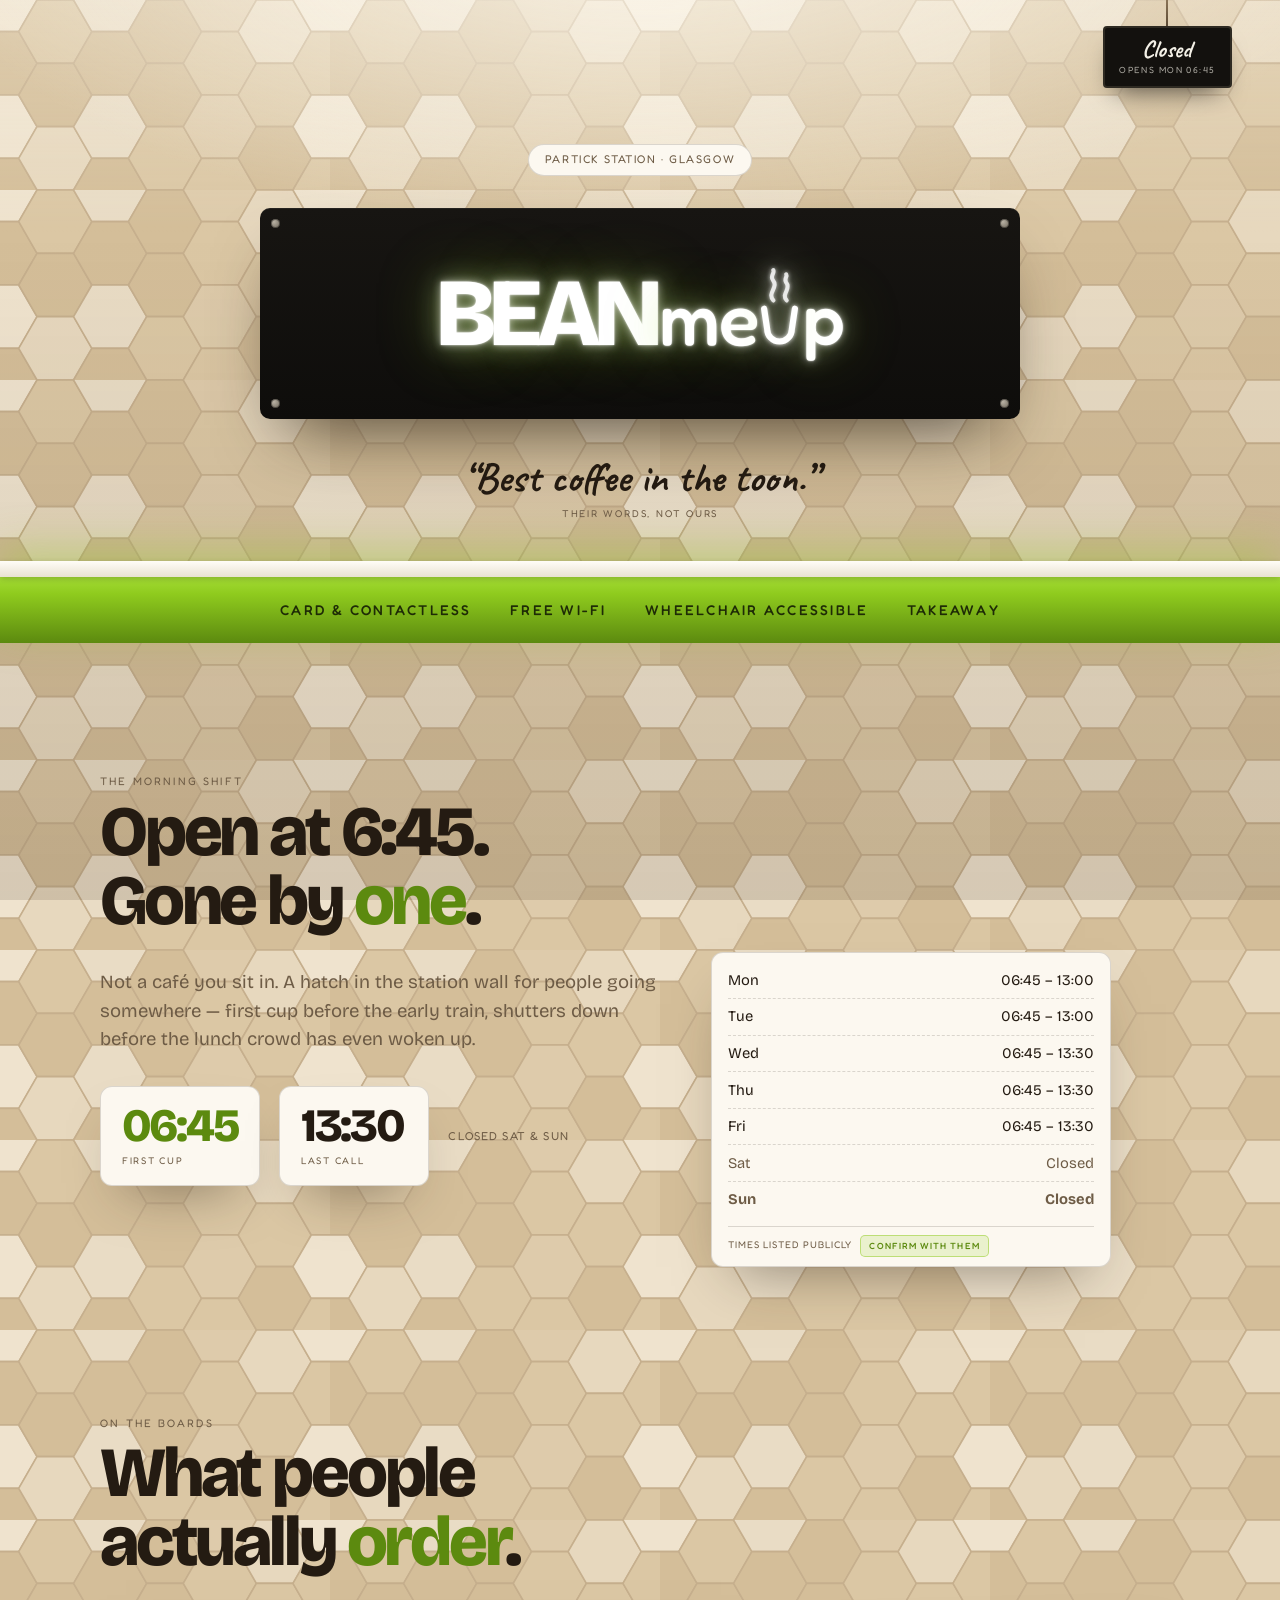
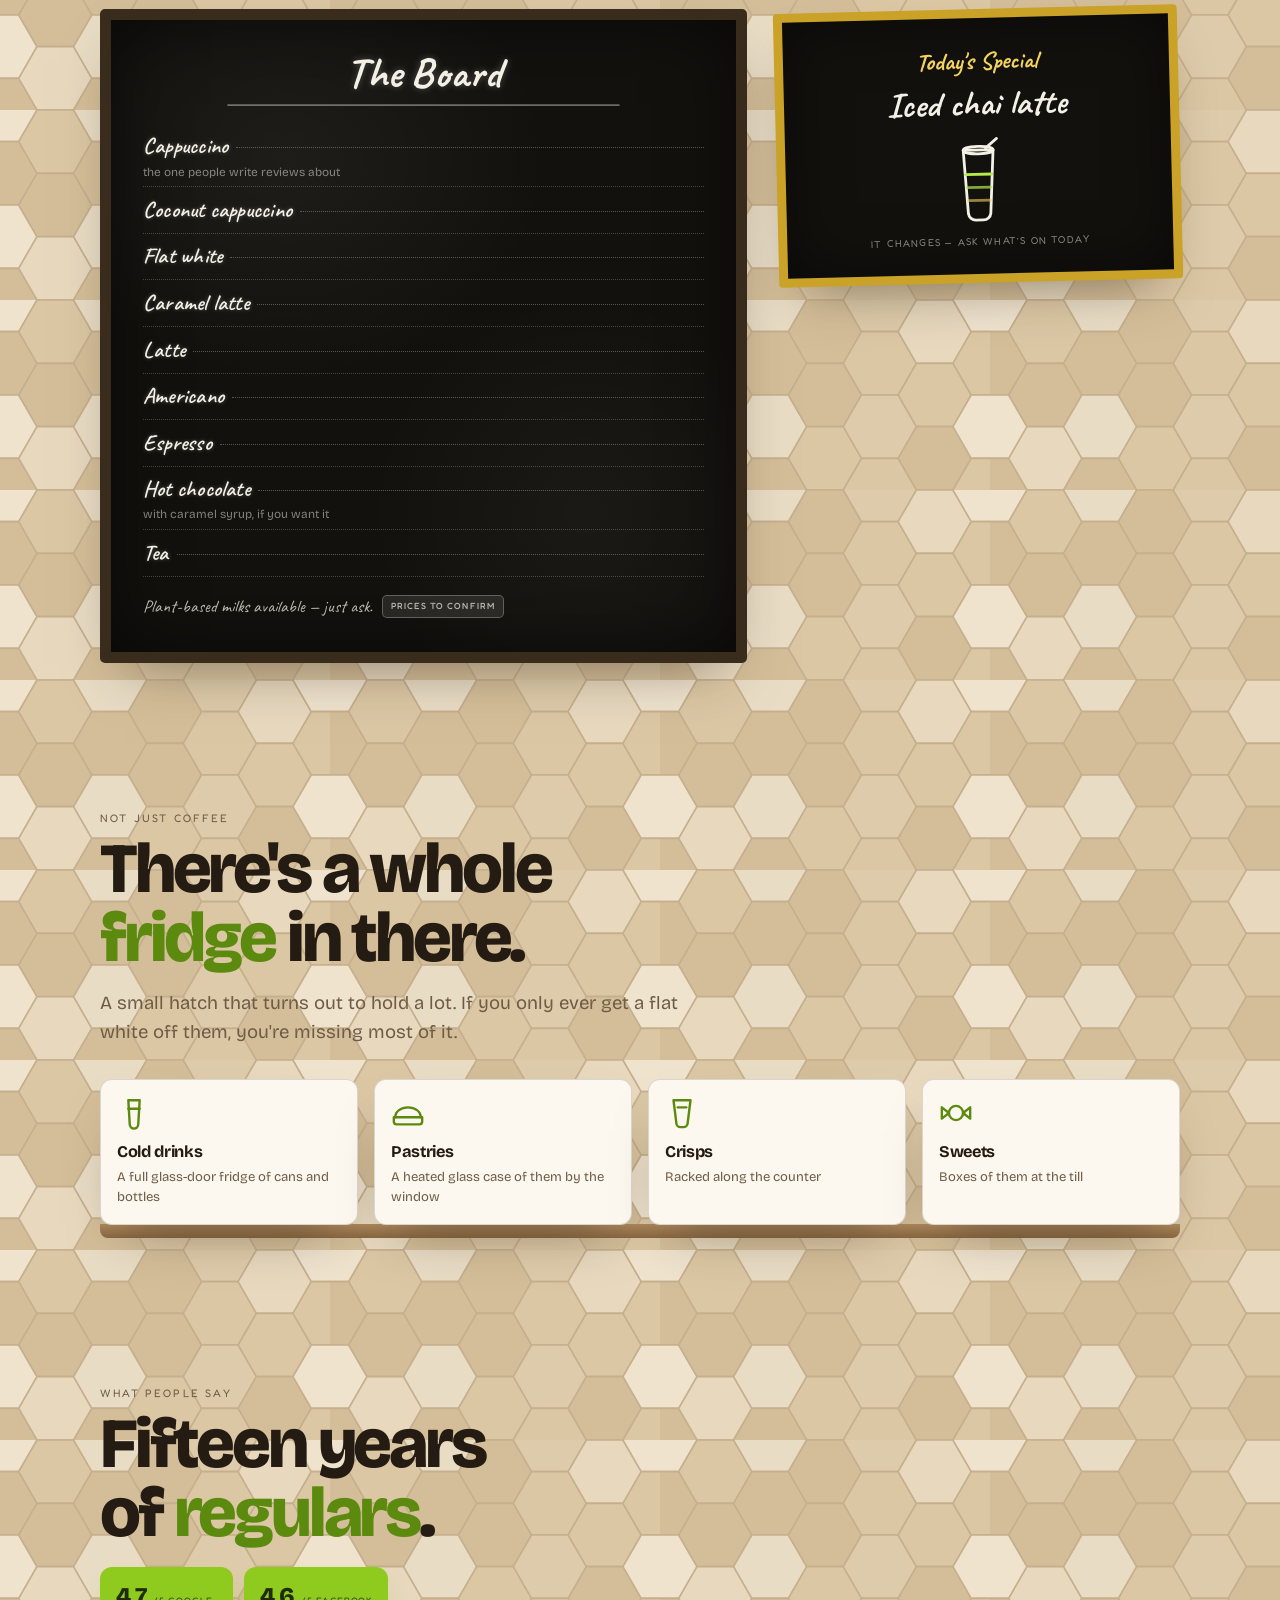
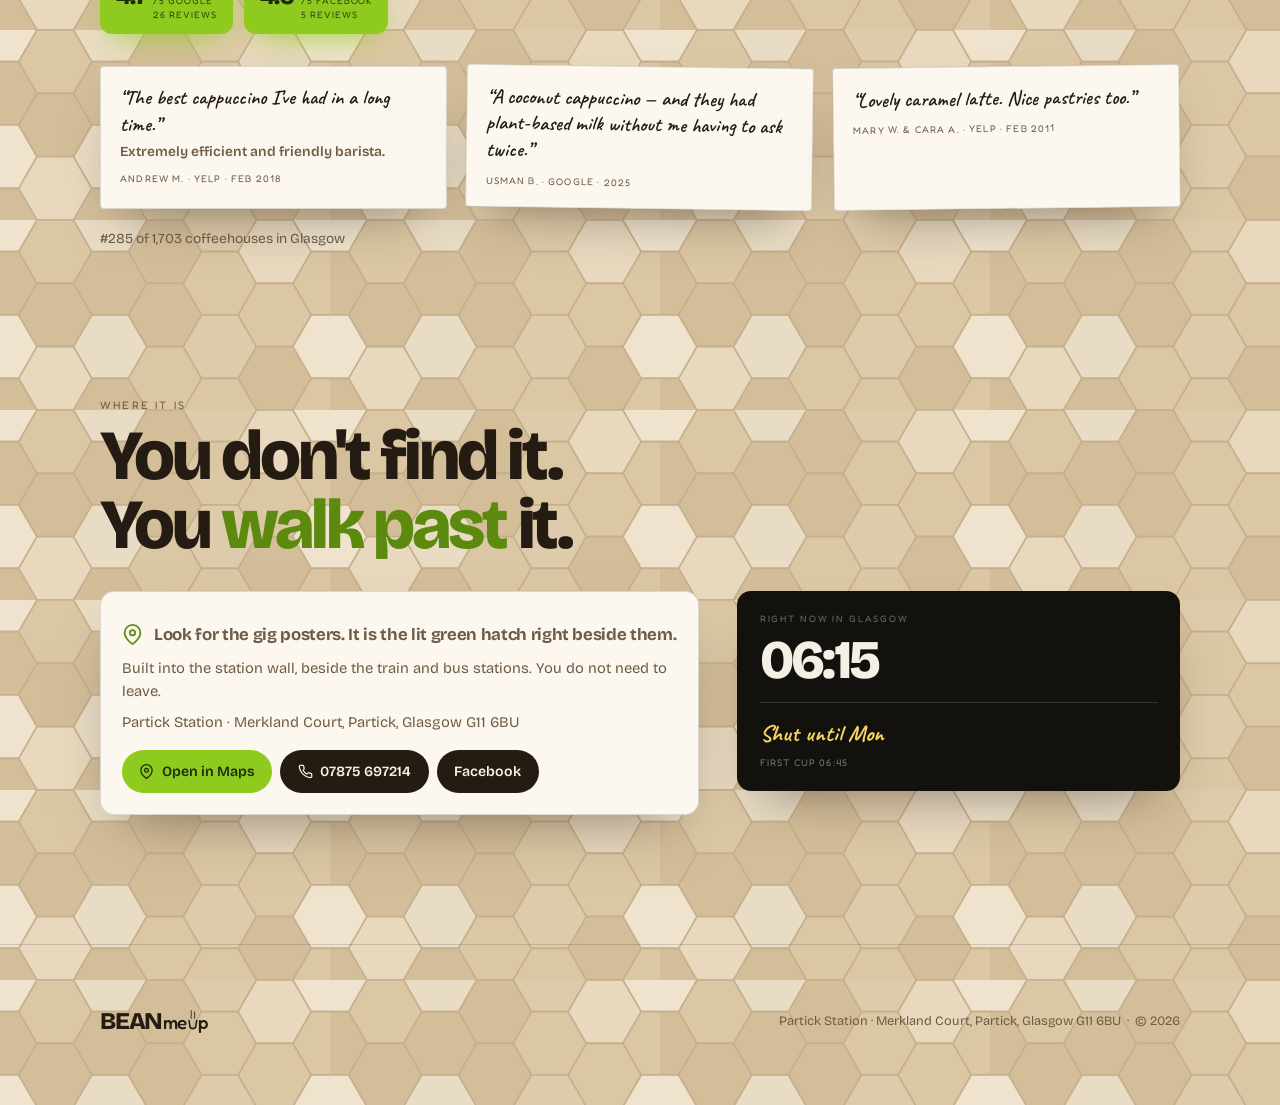
==== commit cb1d518d: "feat: the 'u' is a cup, Today's Special, and the neon re-strikes every view Three fixes off Mukta's " ====
--- a/index.html
+++ b/index.html
@@ -127,6 +127,31 @@
   font-family:'Fredoka',sans-serif;font-weight:500;letter-spacing:-.015em;
   font-size:calc(var(--neon,clamp(2.4rem,10.5vw,6rem)) * .78);margin-left:.02em;
 }
+/* THE CUP. In their real sign the "u" of "up" is drawn as a cup with steam
+   coming off it — Mukta spotted it in the photo. So it isn't a letter here,
+   it's a tube bent into a tapered mug, sitting on the same baseline. */
+.neon .cupwrap{
+  font-size:calc(var(--neon,clamp(2.4rem,10.5vw,6rem)) * .78);
+  display:inline-block;line-height:0;
+}
+.neon .cup{
+  height:.83em;width:auto;overflow:visible;vertical-align:baseline;
+  margin:0 .03em;
+  fill:none;stroke:currentColor;stroke-width:12;stroke-linecap:round;stroke-linejoin:round;
+}
+.neon .cup .steam path{stroke-width:8;opacity:.8}
+.neon.on .cup{
+  filter:
+    drop-shadow(0 0 2px rgba(255,255,255,.9))
+    drop-shadow(0 0 8px rgba(255,255,255,.5))
+    drop-shadow(0 0 22px rgba(226,255,170,.45));
+}
+@keyframes waft{
+  0%,100%{transform:translateY(3px);opacity:.35}
+  50%    {transform:translateY(-3px);opacity:.95}
+}
+.neon.on .cup .steam path{animation:waft 3.4s ease-in-out infinite}
+.neon.on .cup .steam path:nth-child(2){animation-delay:-1.7s}
 /* tubes off, then they strike */
 .neon span{color:#3A3A36;text-shadow:none;transition:none}
 /* a real tube reads white and sharp; the bloom is the air around it, not the
@@ -354,7 +379,8 @@
 body:not(.js) .up{opacity:1;transform:none}
 @media(prefers-reduced-motion:reduce){
   html{scroll-behavior:auto}
-  .hanger,.neon.on{animation:none}
+  .hanger,.neon.on,.neon.on .cup .steam path{animation:none}
+  .neon .cup .steam path{opacity:.8}
   .up{opacity:1;transform:none;transition:none}
   .write,.chalk .hr{clip-path:none;transition:none}
 }
@@ -375,7 +401,7 @@
       <span class="plaque up">Partick Station · Glasgow</span>
       <div class="signbox up">
         <i class="screw tl"></i><i class="screw tr"></i><i class="screw bl"></i><i class="screw br"></i>
-        <span class="neon" id="neon"><span class="caps">Bean</span><span class="low">meup</span></span>
+        <span class="neon" id="neon" role="img" aria-label="Bean Me Up"><span class="caps">Bean</span><span class="low">me</span><span class="cupwrap"><svg class="cup" viewBox="-4 0 76 121" aria-hidden="true"><g class="steam"><path d="M22 34C9 19 33 9 21-6 15-14 25-19 22-25"/><path d="M48 34C36 21 58 12 47-1 42-8 50-12 47-17"/></g><path d="M4 50 10 90a24 24 0 0 0 48 0L64 50"/></svg></span><span class="low">p</span></span>
       </div>
       <p class="saying up">“Best coffee in the toon.”<small>Their words, not ours</small></p>
     </div>
@@ -457,7 +483,7 @@
 
 <footer>
   <div class="wrap foot">
-    <span class="neon"><span class="caps">Bean</span><span class="low">meup</span></span>
+    <span class="neon" role="img" aria-label="Bean Me Up"><span class="caps">Bean</span><span class="low">me</span><span class="cupwrap"><svg class="cup" viewBox="-4 0 76 121" aria-hidden="true"><g class="steam"><path d="M22 34C9 19 33 9 21-6 15-14 25-19 22-25"/><path d="M48 34C36 21 58 12 47-1 42-8 50-12 47-17"/></g><path d="M4 50 10 90a24 24 0 0 0 48 0L64 50"/></svg></span><span class="low">p</span></span>
     <p id="legal"></p>
   </div>
 </footer>
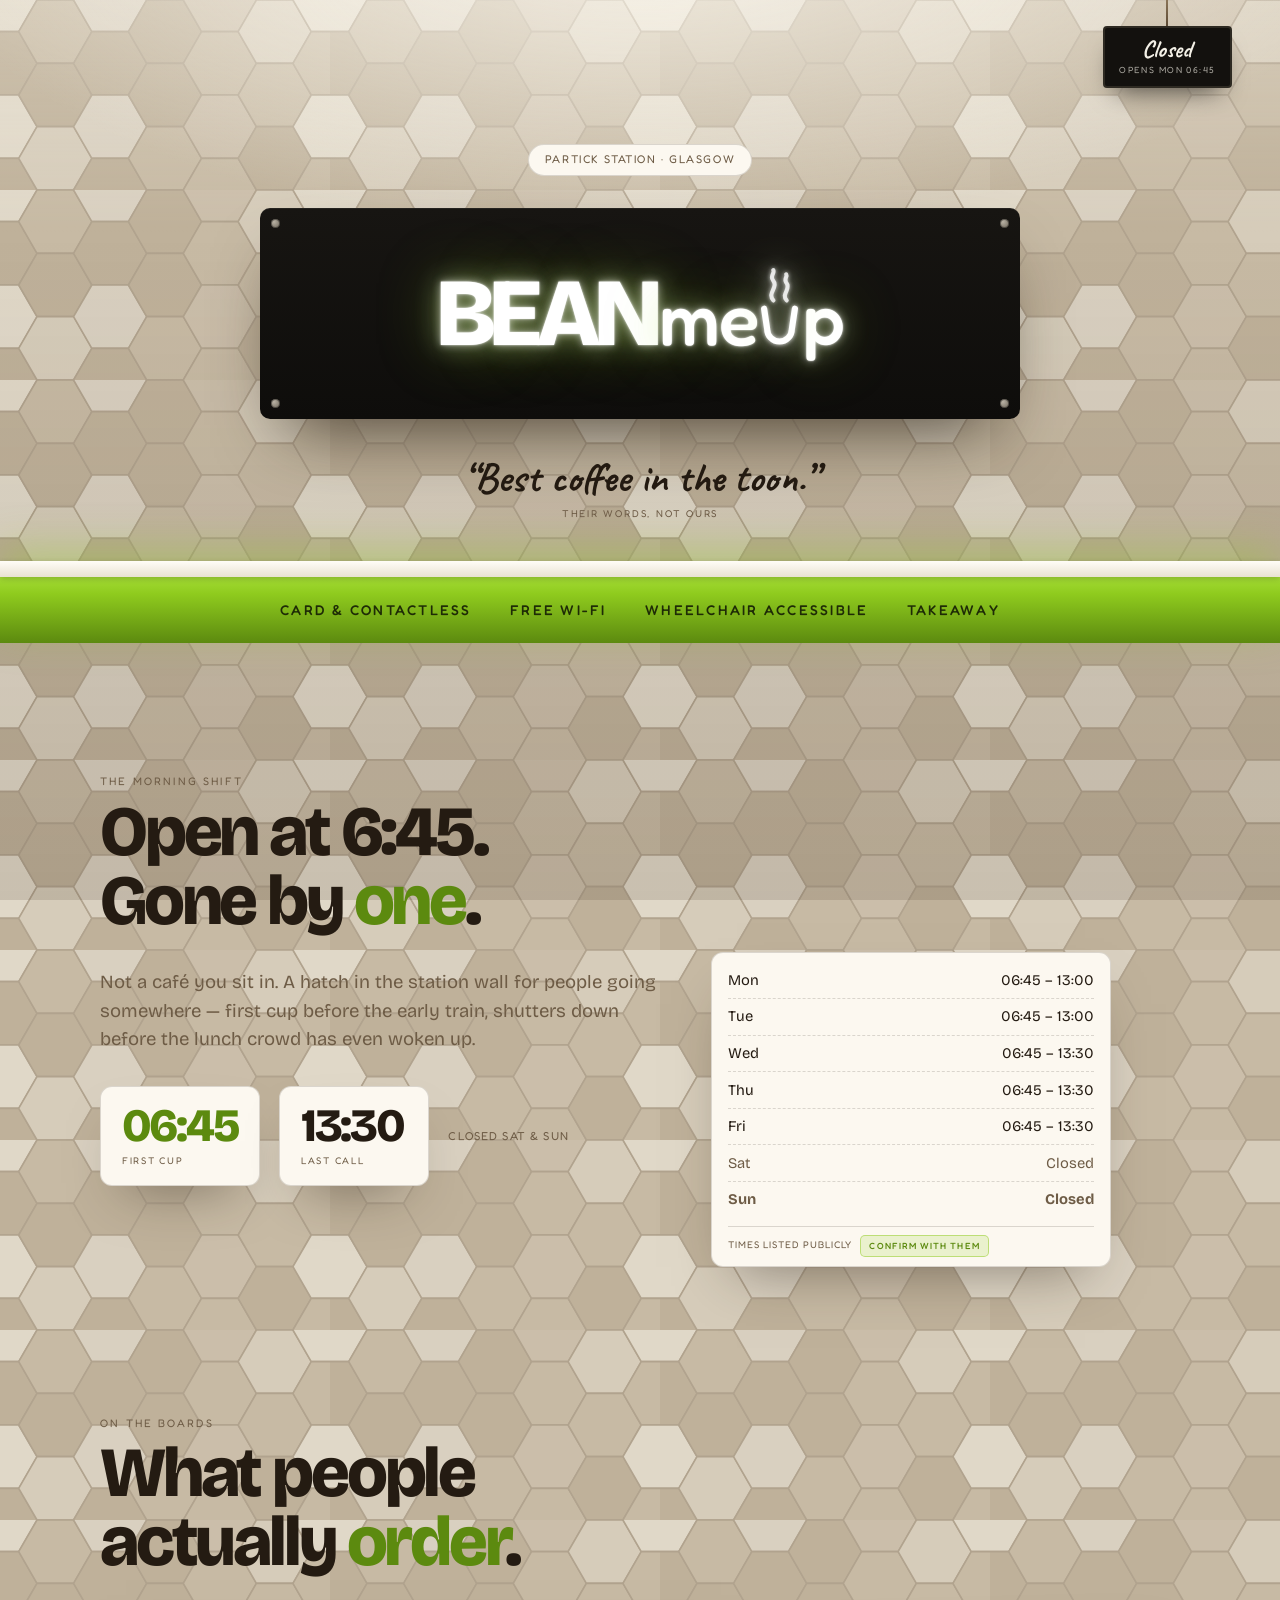
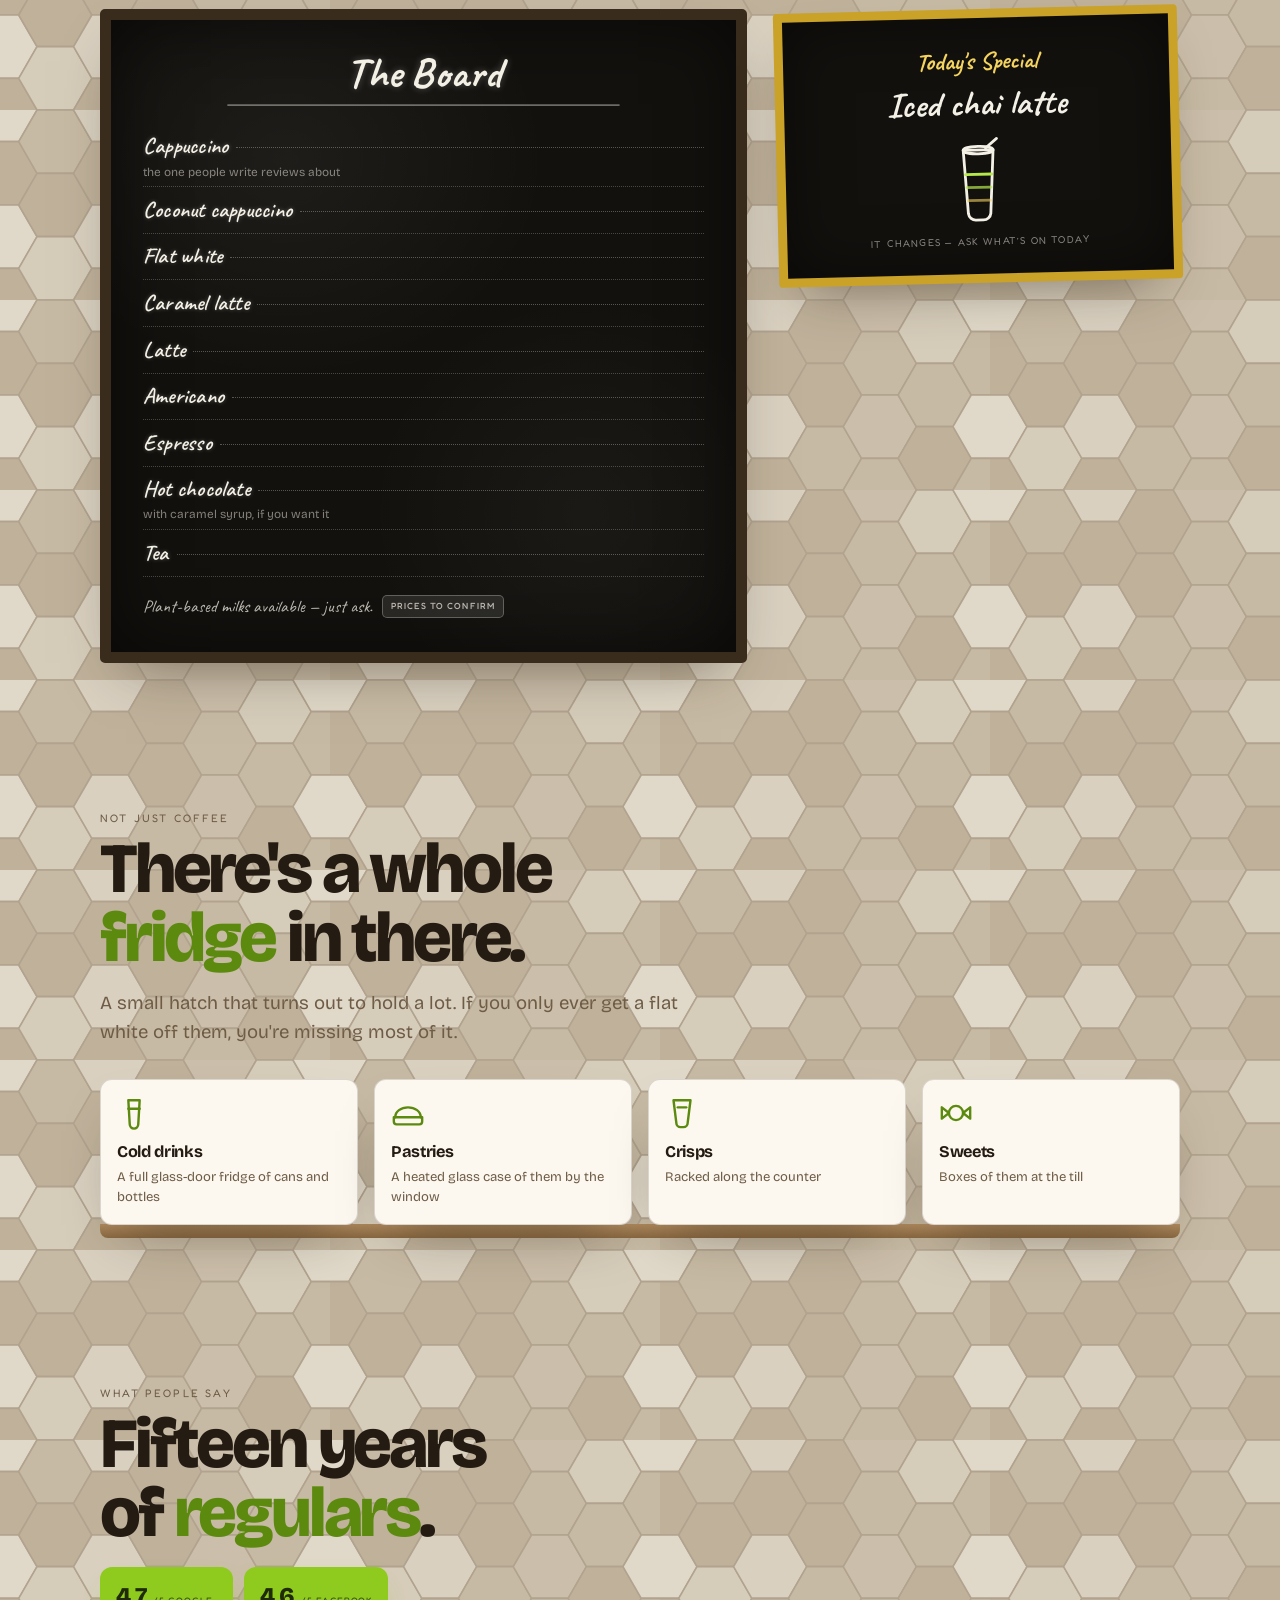
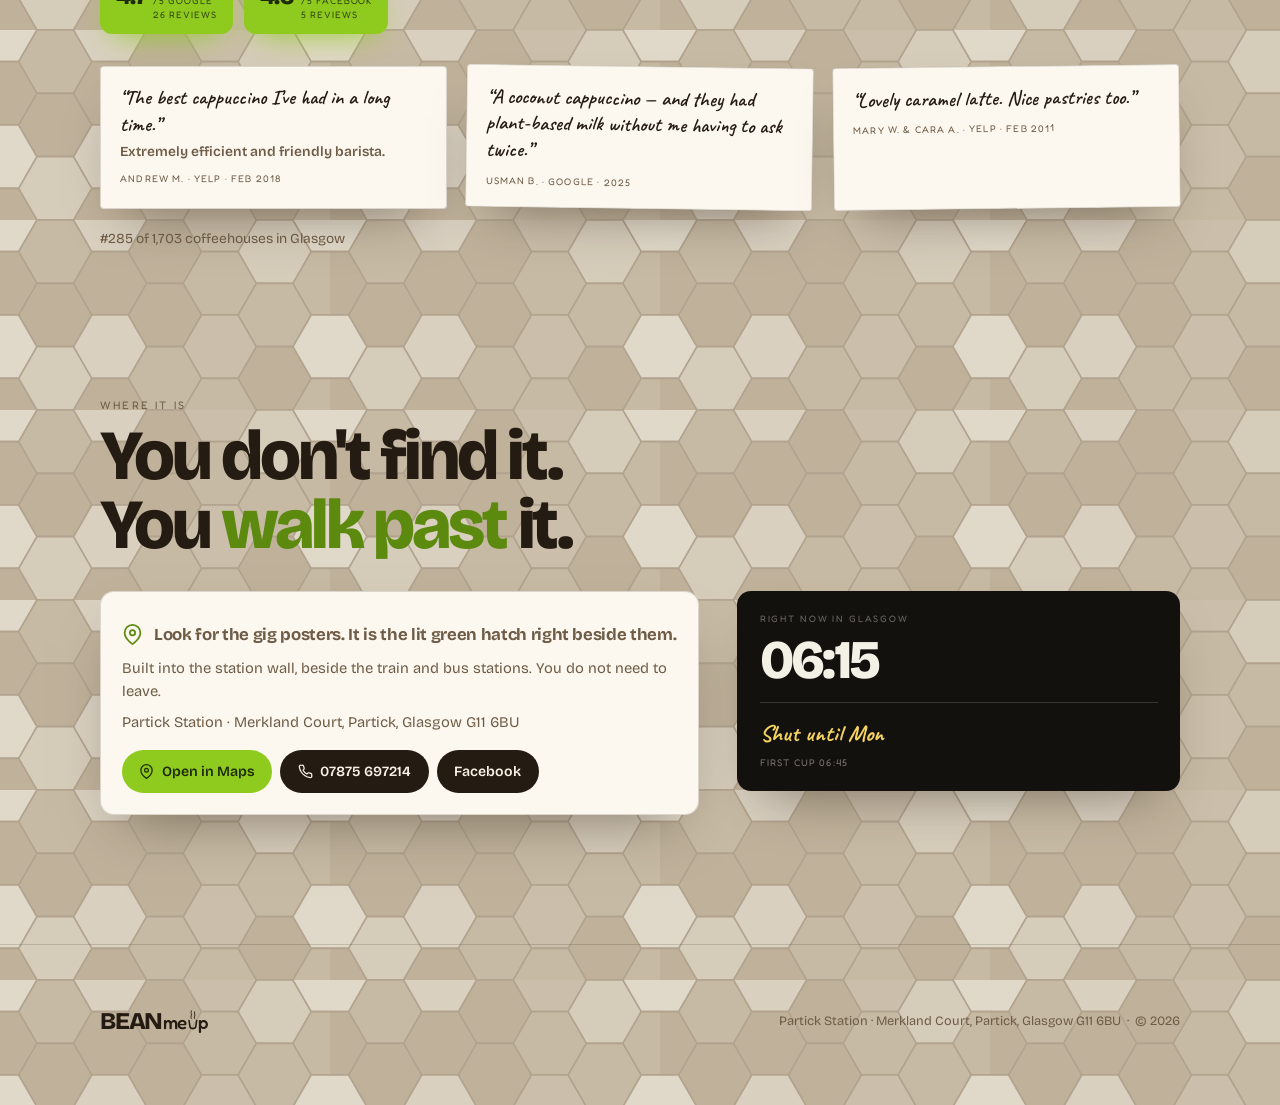
==== commit 092ce271: "fix: quieten the wall so the brand green actually reads Mukta was right that the background washed t" ====
--- a/index.html
+++ b/index.html
@@ -5,7 +5,7 @@
 <meta name="viewport" content="width=device-width, initial-scale=1.0, viewport-fit=cover">
 <title>Bean Me Up — Partick Station, Glasgow</title>
 <meta name="description" content="Bean Me Up: the green hatch in the wall at Partick Station, Glasgow. Open 6:45, gone by one. Best coffee in the toon.">
-<meta name="theme-color" content="#EFE3CE">
+<meta name="theme-color" content="#E0D8C8">
 <!-- Unlisted on purpose: a pitch demo for a business Mukta does not own yet.
      Keep it out of Google until the owner has said yes. -->
 <meta name="robots" content="noindex,nofollow">
@@ -53,7 +53,11 @@
   font-family:'Bricolage Grotesque',system-ui,-apple-system,sans-serif;
   color:var(--ink);line-height:1.55;overflow-x:hidden;
   -webkit-font-smoothing:antialiased;
-  background-color:#E4D5B8;
+  /* The wall is deliberately desaturated. Their tile is warm, but at full
+     chroma it sat at ~40% saturation on a 38° hue — close enough to the lime
+     (81°, 74%) that two loud warm colours fought over the whole page and the
+     green lost. Quiet wall, loud brand. */
+  background-color:#D2C8B5;
   background-image:url("assets/hex.svg");
   background-size:330px 190px;
 }
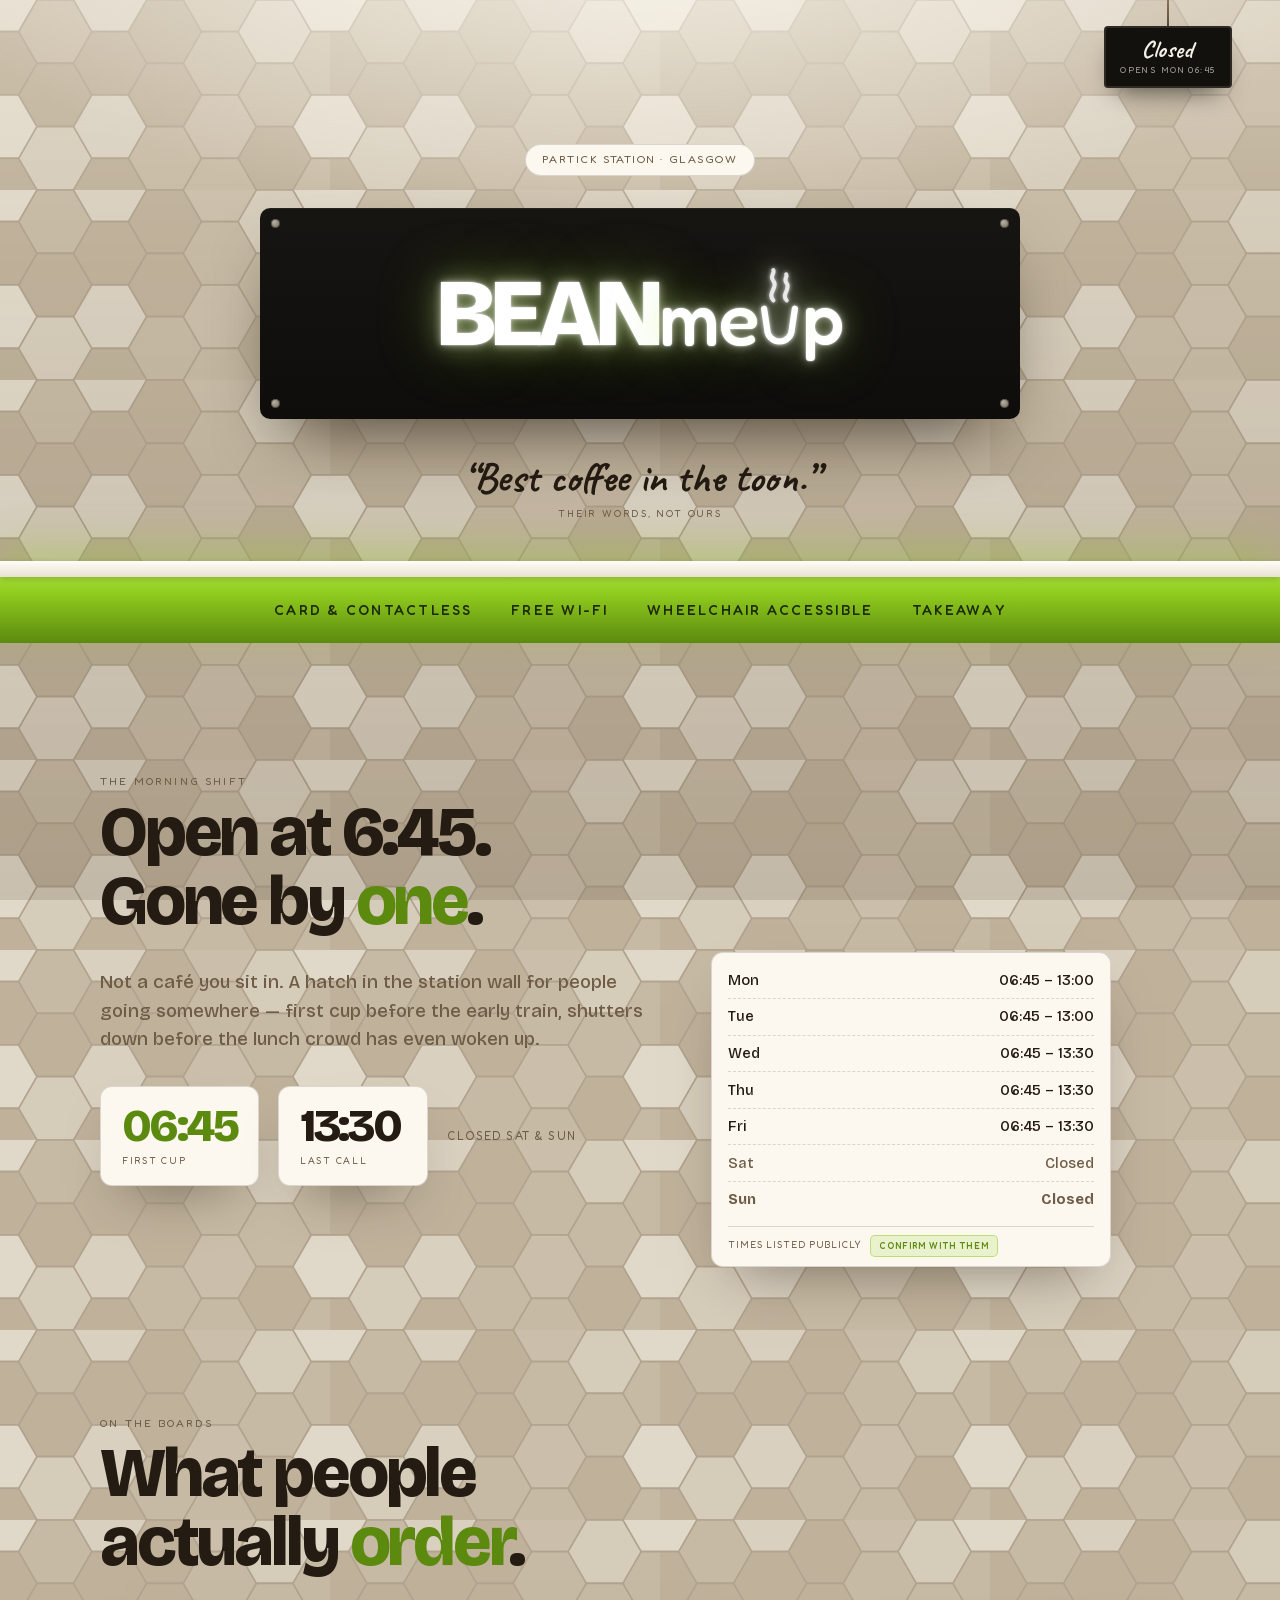
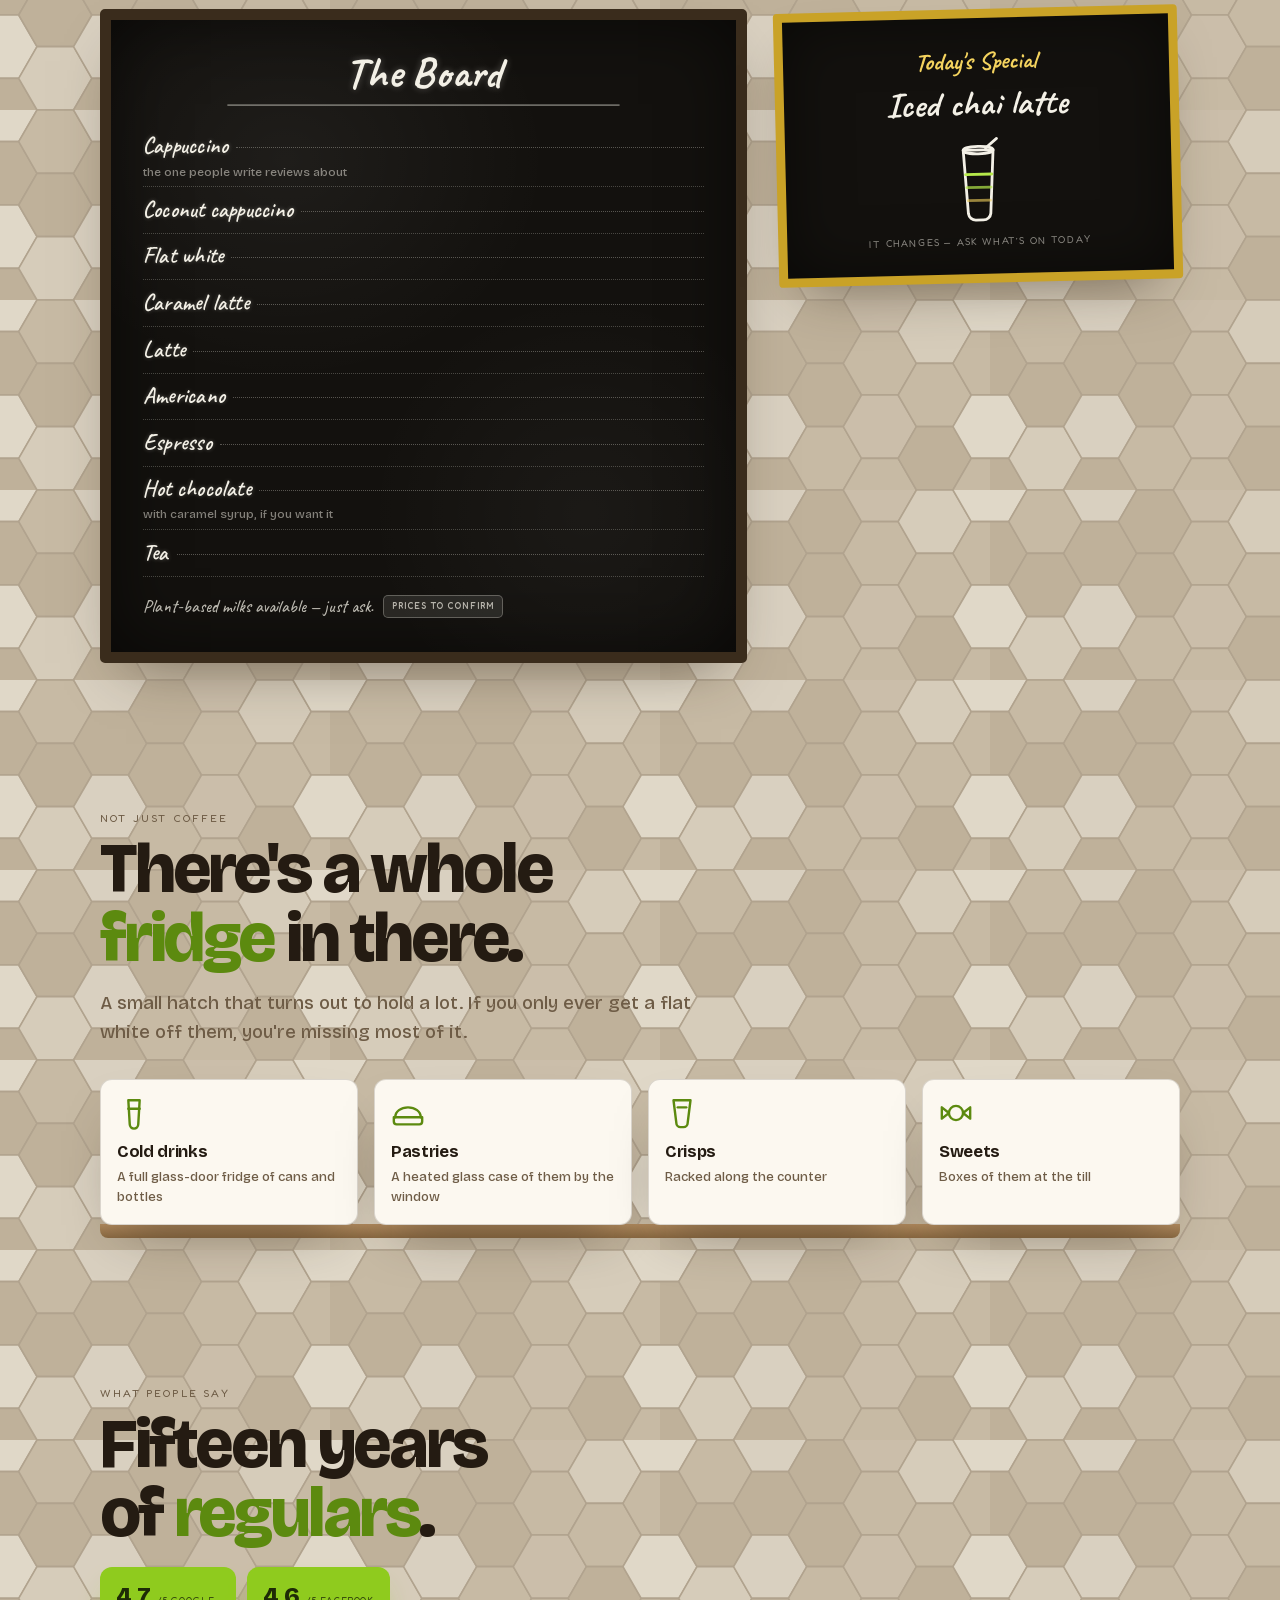
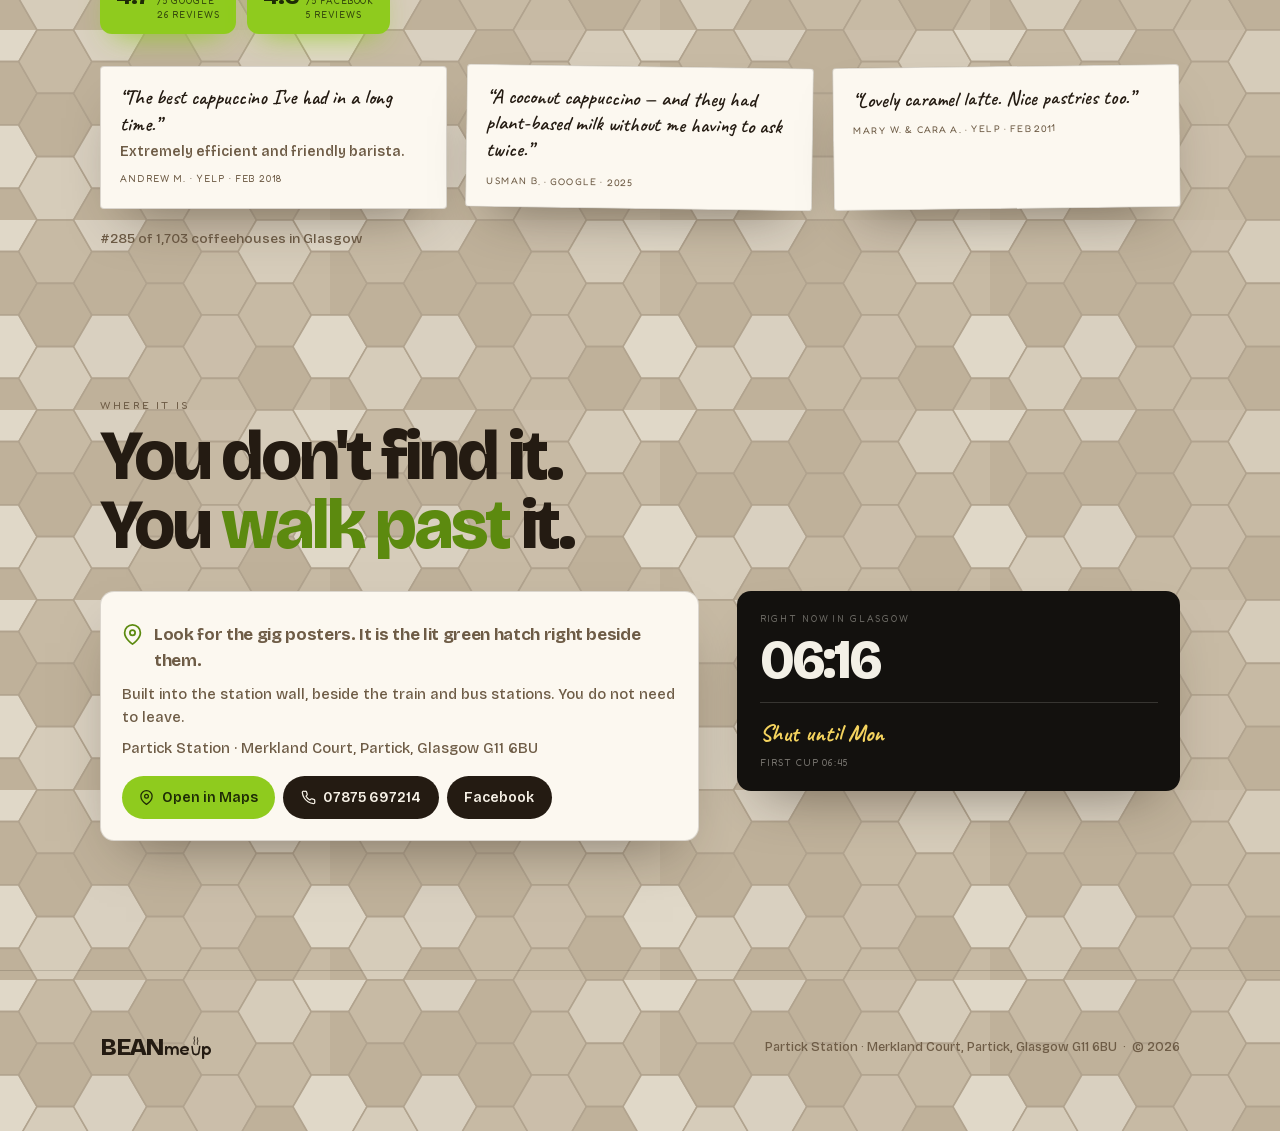
==== commit c9318278: "fix: serve the three fonts from this repo instead of Google Mukta's iPad rendered the tagline and th" ====
--- a/index.html
+++ b/index.html
@@ -15,9 +15,8 @@
 <meta property="og:title" content="Bean Me Up — Partick Station">
 <meta property="og:description" content="Open 6:45, gone by one. Best coffee in the toon.">
 
-<link rel="preconnect" href="https://fonts.googleapis.com">
-<link rel="preconnect" href="https://fonts.gstatic.com" crossorigin>
-<link href="https://fonts.googleapis.com/css2?family=Bricolage+Grotesque:opsz,wght@12..96,500;12..96,600;12..96,700;12..96,800&family=Fredoka:wght@400;500;600&family=Caveat:wght@500;600;700&display=swap" rel="stylesheet">
+<!-- fonts live in this repo, not on Google: one host, nothing to fail separately -->
+<link rel="stylesheet" href="assets/fonts.css">
 
 <style>
 /* =========================================================================
@@ -493,6 +492,7 @@
 </footer>
 
 <script src="assets/data.js"></script>
+<script src="assets/clock.js"></script>
 <script src="assets/wall.js"></script>
 </body>
 </html>
--- a/assets/fonts.css
+++ b/assets/fonts.css
@@ -0,0 +1,110 @@
+/* =========================================================================
+   The three faces, served from this repo instead of from Google.
+
+   Mukta's iPad rendered the tagline in the system script face on 11 Aug 2026.
+   Nothing in the CSS had changed: the stylesheet arrived, Bricolage and
+   Fredoka arrived, and Caveat's own file did not — so the fallback stuck.
+   On station wi-fi at seven in the morning that will happen again, and a site
+   that loses its handwriting halfway through a pitch is not one you can show
+   anybody.
+
+   Same files, latin subset, now on the same host as the page: one connection
+   instead of three, and no third party left to fail on its own.
+   ========================================================================= */
+
+@font-face {
+  font-family: 'Bricolage Grotesque';
+  font-style: normal;
+  font-weight: 500;
+  font-stretch: 100%;
+  font-display: swap;
+  src: url(fonts/bricolage-grotesque.woff2) format('woff2');
+  unicode-range: U+0000-00FF, U+0131, U+0152-0153, U+02BB-02BC, U+02C6, U+02DA, U+02DC, U+0304, U+0308, U+0329, U+2000-206F, U+20AC, U+2122, U+2191, U+2193, U+2212, U+2215, U+FEFF, U+FFFD;
+}
+
+@font-face {
+  font-family: 'Bricolage Grotesque';
+  font-style: normal;
+  font-weight: 600;
+  font-stretch: 100%;
+  font-display: swap;
+  src: url(fonts/bricolage-grotesque.woff2) format('woff2');
+  unicode-range: U+0000-00FF, U+0131, U+0152-0153, U+02BB-02BC, U+02C6, U+02DA, U+02DC, U+0304, U+0308, U+0329, U+2000-206F, U+20AC, U+2122, U+2191, U+2193, U+2212, U+2215, U+FEFF, U+FFFD;
+}
+
+@font-face {
+  font-family: 'Bricolage Grotesque';
+  font-style: normal;
+  font-weight: 700;
+  font-stretch: 100%;
+  font-display: swap;
+  src: url(fonts/bricolage-grotesque.woff2) format('woff2');
+  unicode-range: U+0000-00FF, U+0131, U+0152-0153, U+02BB-02BC, U+02C6, U+02DA, U+02DC, U+0304, U+0308, U+0329, U+2000-206F, U+20AC, U+2122, U+2191, U+2193, U+2212, U+2215, U+FEFF, U+FFFD;
+}
+
+@font-face {
+  font-family: 'Bricolage Grotesque';
+  font-style: normal;
+  font-weight: 800;
+  font-stretch: 100%;
+  font-display: swap;
+  src: url(fonts/bricolage-grotesque.woff2) format('woff2');
+  unicode-range: U+0000-00FF, U+0131, U+0152-0153, U+02BB-02BC, U+02C6, U+02DA, U+02DC, U+0304, U+0308, U+0329, U+2000-206F, U+20AC, U+2122, U+2191, U+2193, U+2212, U+2215, U+FEFF, U+FFFD;
+}
+
+@font-face {
+  font-family: 'Caveat';
+  font-style: normal;
+  font-weight: 500;
+  font-display: swap;
+  src: url(fonts/caveat.woff2) format('woff2');
+  unicode-range: U+0000-00FF, U+0131, U+0152-0153, U+02BB-02BC, U+02C6, U+02DA, U+02DC, U+0304, U+0308, U+0329, U+2000-206F, U+20AC, U+2122, U+2191, U+2193, U+2212, U+2215, U+FEFF, U+FFFD;
+}
+
+@font-face {
+  font-family: 'Caveat';
+  font-style: normal;
+  font-weight: 600;
+  font-display: swap;
+  src: url(fonts/caveat.woff2) format('woff2');
+  unicode-range: U+0000-00FF, U+0131, U+0152-0153, U+02BB-02BC, U+02C6, U+02DA, U+02DC, U+0304, U+0308, U+0329, U+2000-206F, U+20AC, U+2122, U+2191, U+2193, U+2212, U+2215, U+FEFF, U+FFFD;
+}
+
+@font-face {
+  font-family: 'Caveat';
+  font-style: normal;
+  font-weight: 700;
+  font-display: swap;
+  src: url(fonts/caveat.woff2) format('woff2');
+  unicode-range: U+0000-00FF, U+0131, U+0152-0153, U+02BB-02BC, U+02C6, U+02DA, U+02DC, U+0304, U+0308, U+0329, U+2000-206F, U+20AC, U+2122, U+2191, U+2193, U+2212, U+2215, U+FEFF, U+FFFD;
+}
+
+@font-face {
+  font-family: 'Fredoka';
+  font-style: normal;
+  font-weight: 400;
+  font-stretch: 100%;
+  font-display: swap;
+  src: url(fonts/fredoka.woff2) format('woff2');
+  unicode-range: U+0000-00FF, U+0131, U+0152-0153, U+02BB-02BC, U+02C6, U+02DA, U+02DC, U+0304, U+0308, U+0329, U+2000-206F, U+20AC, U+2122, U+2191, U+2193, U+2212, U+2215, U+FEFF, U+FFFD;
+}
+
+@font-face {
+  font-family: 'Fredoka';
+  font-style: normal;
+  font-weight: 500;
+  font-stretch: 100%;
+  font-display: swap;
+  src: url(fonts/fredoka.woff2) format('woff2');
+  unicode-range: U+0000-00FF, U+0131, U+0152-0153, U+02BB-02BC, U+02C6, U+02DA, U+02DC, U+0304, U+0308, U+0329, U+2000-206F, U+20AC, U+2122, U+2191, U+2193, U+2212, U+2215, U+FEFF, U+FFFD;
+}
+
+@font-face {
+  font-family: 'Fredoka';
+  font-style: normal;
+  font-weight: 600;
+  font-stretch: 100%;
+  font-display: swap;
+  src: url(fonts/fredoka.woff2) format('woff2');
+  unicode-range: U+0000-00FF, U+0131, U+0152-0153, U+02BB-02BC, U+02C6, U+02DA, U+02DC, U+0304, U+0308, U+0329, U+2000-206F, U+20AC, U+2122, U+2191, U+2193, U+2212, U+2215, U+FEFF, U+FFFD;
+}
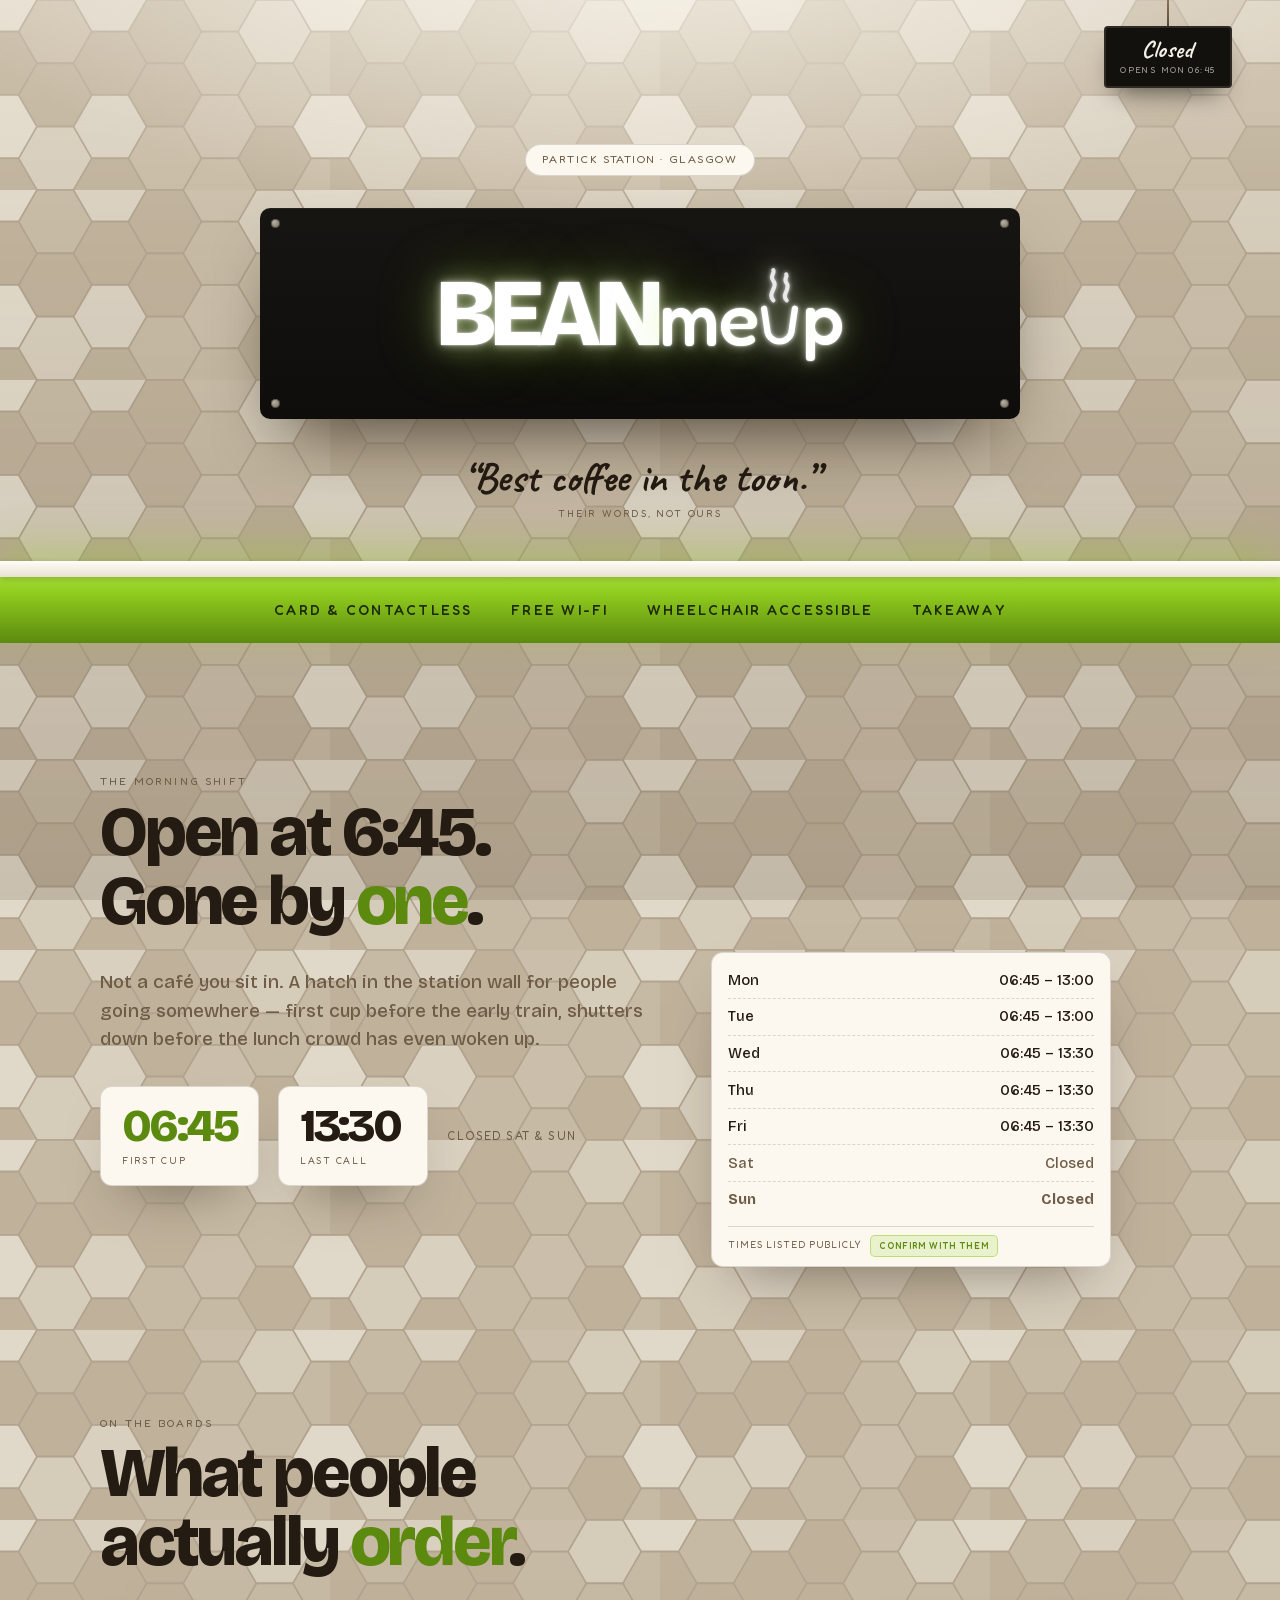
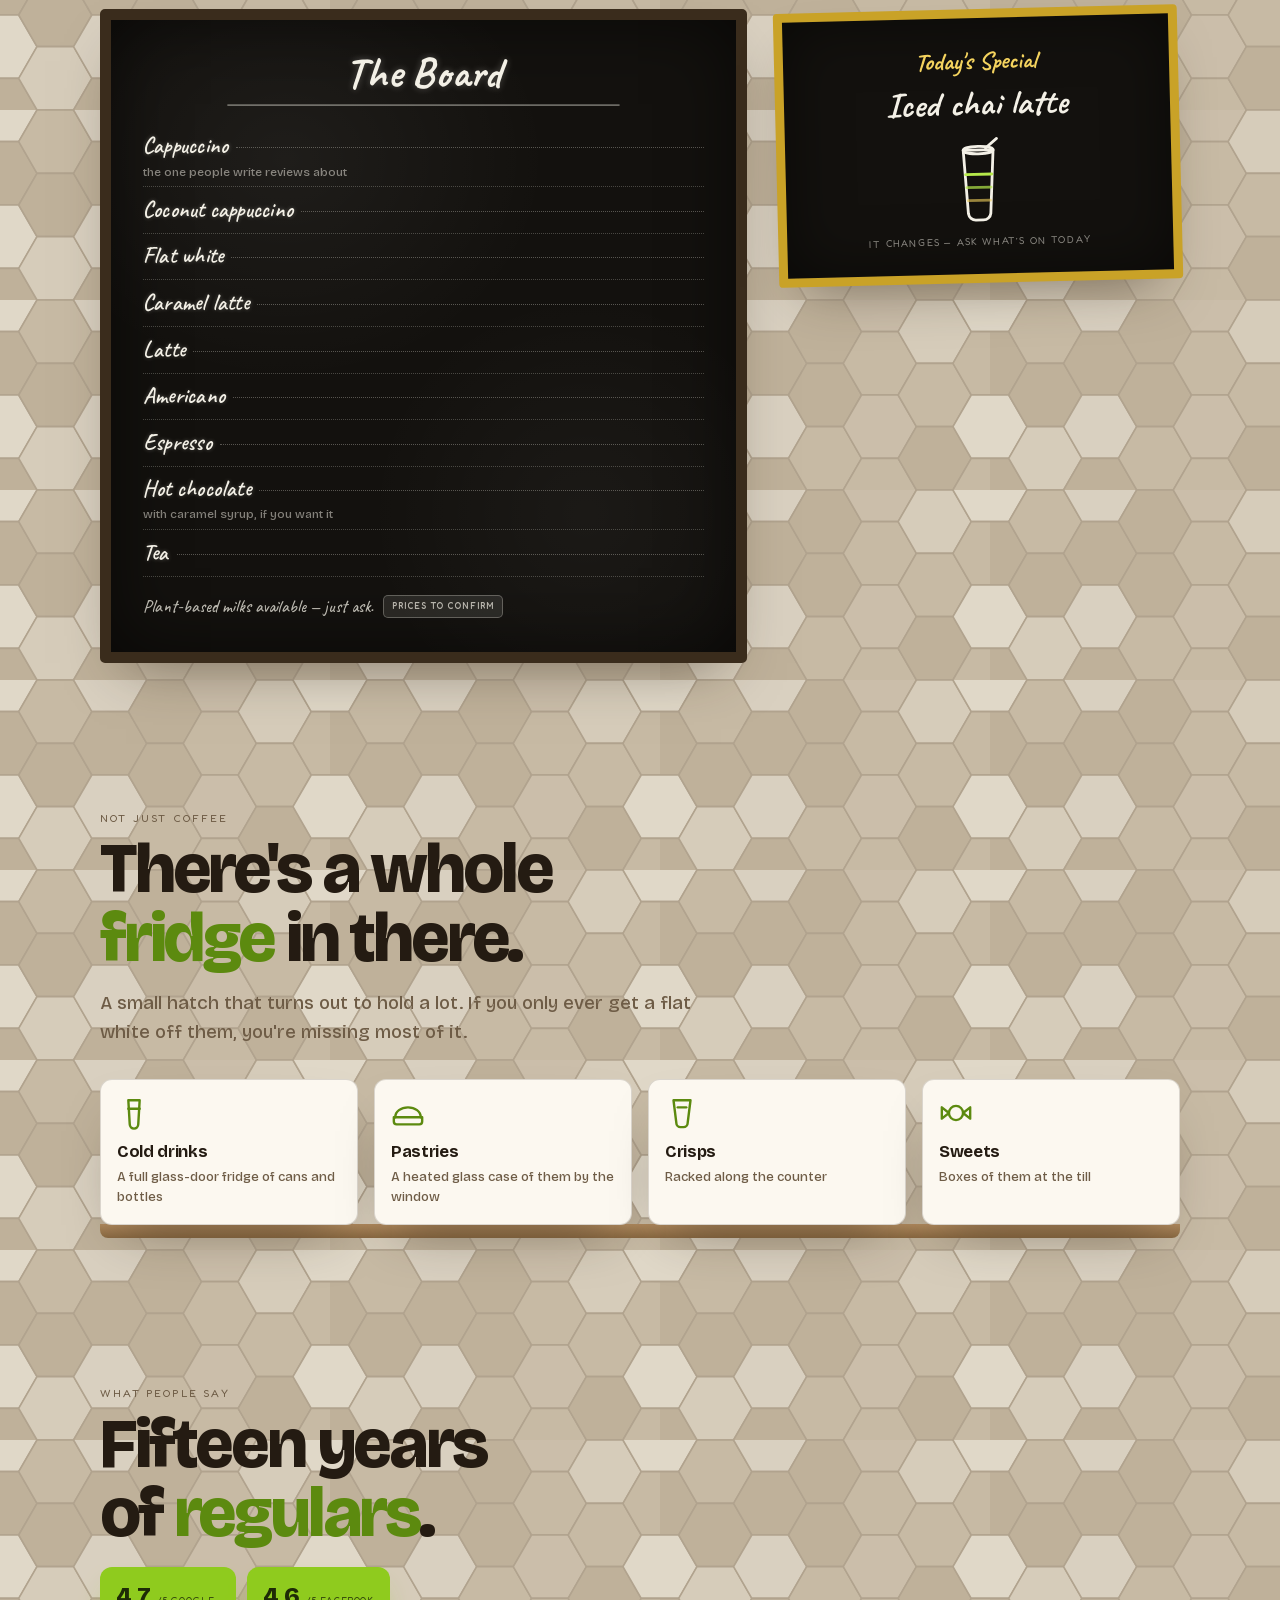
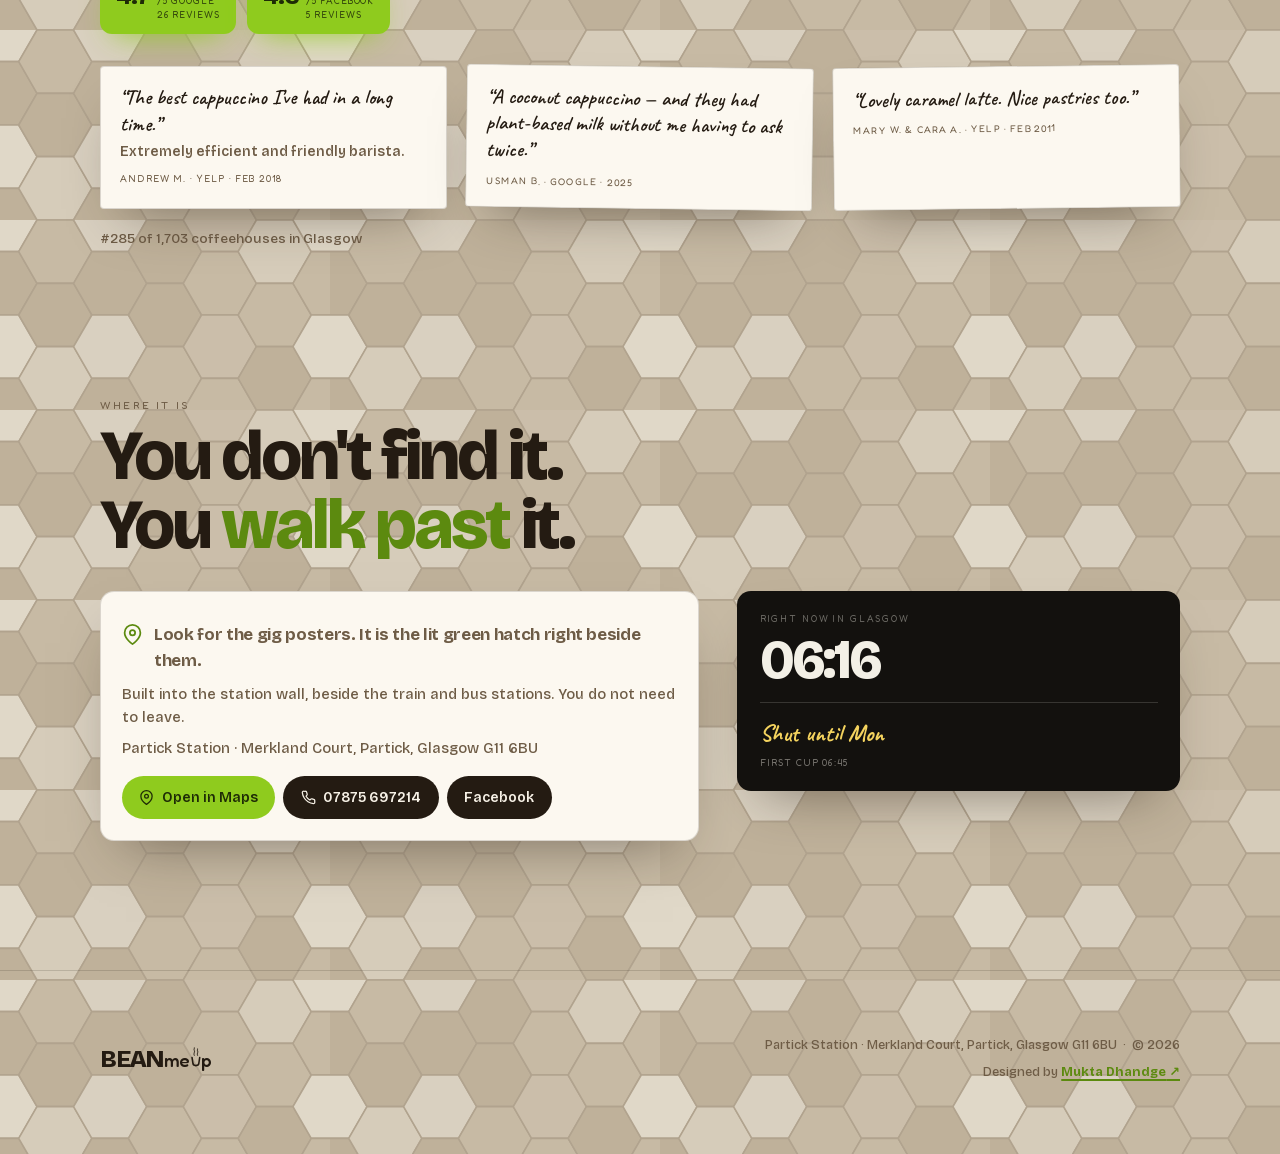
==== commit 18c92c97: "feat: her name on the wall, and the phone gets its proportions back Footer now signs off 'Designed b" ====
--- a/index.html
+++ b/index.html
@@ -368,6 +368,13 @@
 .foot .neon{--neon:1.5rem}
 .foot .neon span{color:var(--ink);text-shadow:none}
 .foot p{font-size:.8rem;color:var(--muted)}
+.footend{text-align:right}
+@media(max-width:720px){.footend{text-align:left}}
+/* the signature — same line, same link, as the other shops she's built */
+.credit{margin-top:.45rem}
+.credit a{color:var(--lime-dk);font-weight:700;text-decoration:underline;
+  text-underline-offset:3px;text-decoration-thickness:2px}
+.credit a::after{content:" ↗";text-decoration:none}
 
 .chip{
   display:inline-block;font-family:'Fredoka',sans-serif;font-size:.56rem;letter-spacing:.12em;
@@ -375,6 +382,20 @@
   background:rgba(143,203,30,.16);color:var(--lime-dk);border:1px solid rgba(143,203,30,.5);
 }
 .chalk .chip,.now .chip{background:rgba(243,240,230,.1);color:rgba(243,240,230,.7);border-color:rgba(243,240,230,.28)}
+
+/* ---------- on a phone ----------
+   Checked on a 390px screen. Three things were out of proportion:
+   the tile was drawn at desktop size so barely one hexagon fitted across;
+   the hanging Open sign was landing on top of the Partick plaque; and the
+   neon only filled 56% of its panel, so the sign read small inside a big
+   empty box. Everything here is sizing — nothing moves or disappears. */
+@media(max-width:720px){
+  body{background-size:190px 110px}
+  .hero{padding-top:6.5rem}                 /* give the sign room to swing */
+  .signbox{padding:1.7rem 1rem}
+  .neon{--neon:13.5vw}                      /* fills ~74% of the panel now */
+  .saying{font-size:clamp(1.5rem,7vw,2.2rem)}
+}
 
 /* ---------- arrive ---------- */
 .up{opacity:0;transform:translateY(20px);transition:opacity .7s cubic-bezier(.22,1,.36,1),transform .7s cubic-bezier(.22,1,.36,1)}
@@ -487,7 +508,10 @@
 <footer>
   <div class="wrap foot">
     <span class="neon" role="img" aria-label="Bean Me Up"><span class="caps">Bean</span><span class="low">me</span><span class="cupwrap"><svg class="cup" viewBox="-4 0 76 121" aria-hidden="true"><g class="steam"><path d="M22 34C9 19 33 9 21-6 15-14 25-19 22-25"/><path d="M48 34C36 21 58 12 47-1 42-8 50-12 47-17"/></g><path d="M4 50 10 90a24 24 0 0 0 48 0L64 50"/></svg></span><span class="low">p</span></span>
-    <p id="legal"></p>
+    <div class="footend">
+      <p id="legal"></p>
+      <p class="credit">Designed by <a href="https://apeq591.github.io/mukta-card/" target="_blank" rel="noopener">Mukta Dhandge</a></p>
+    </div>
   </div>
 </footer>
 
